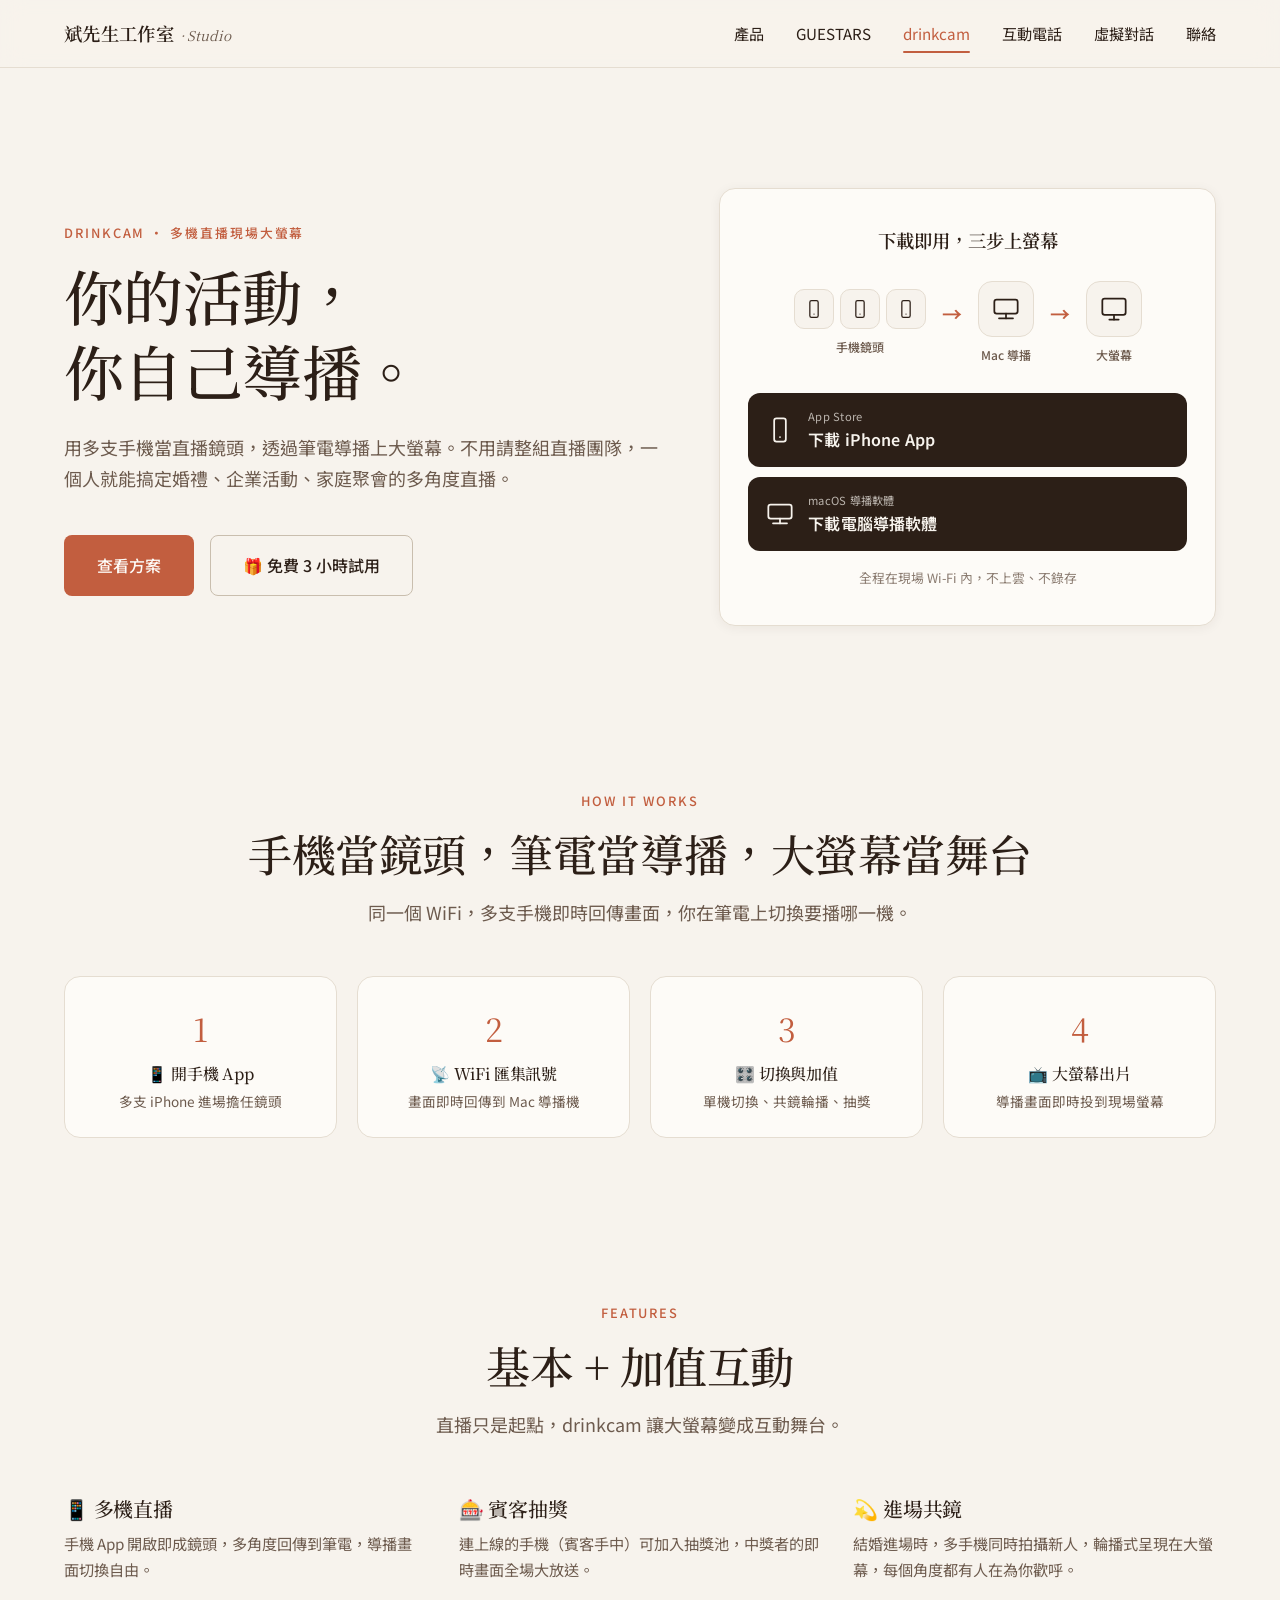
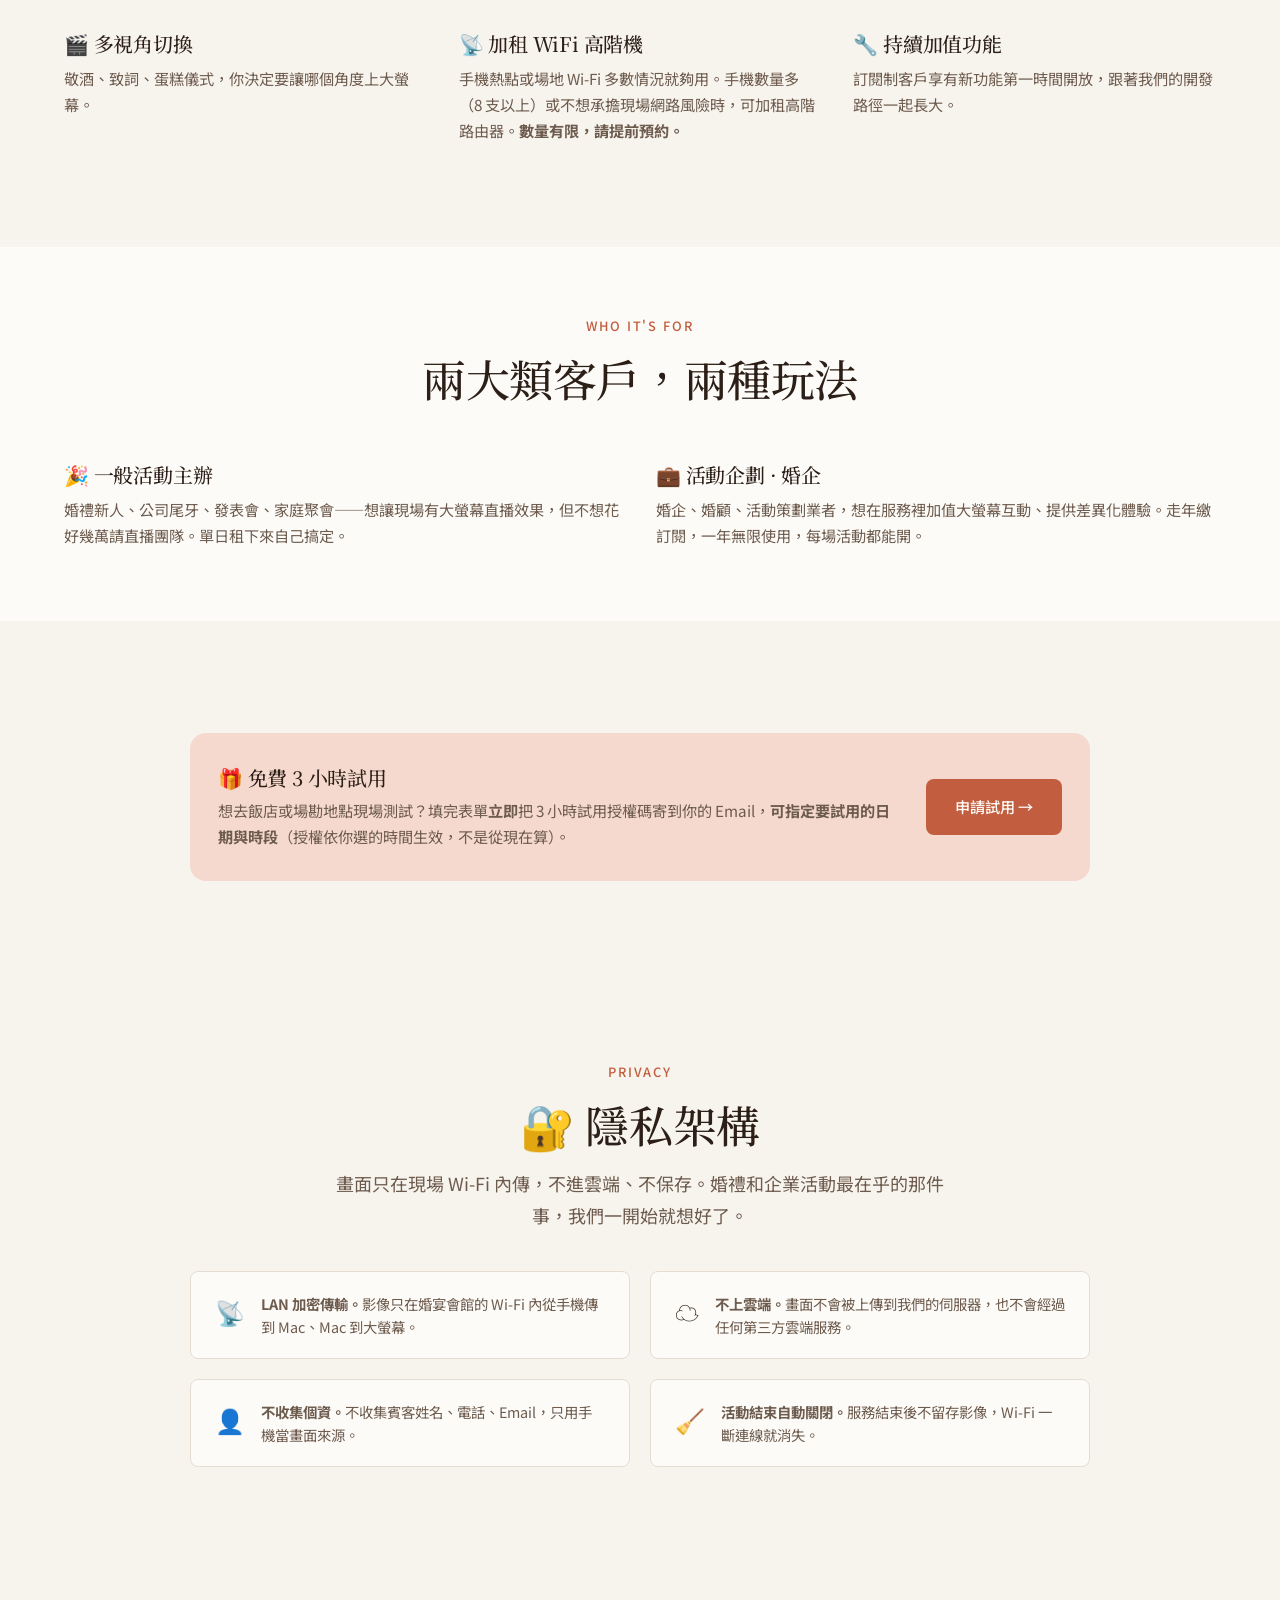
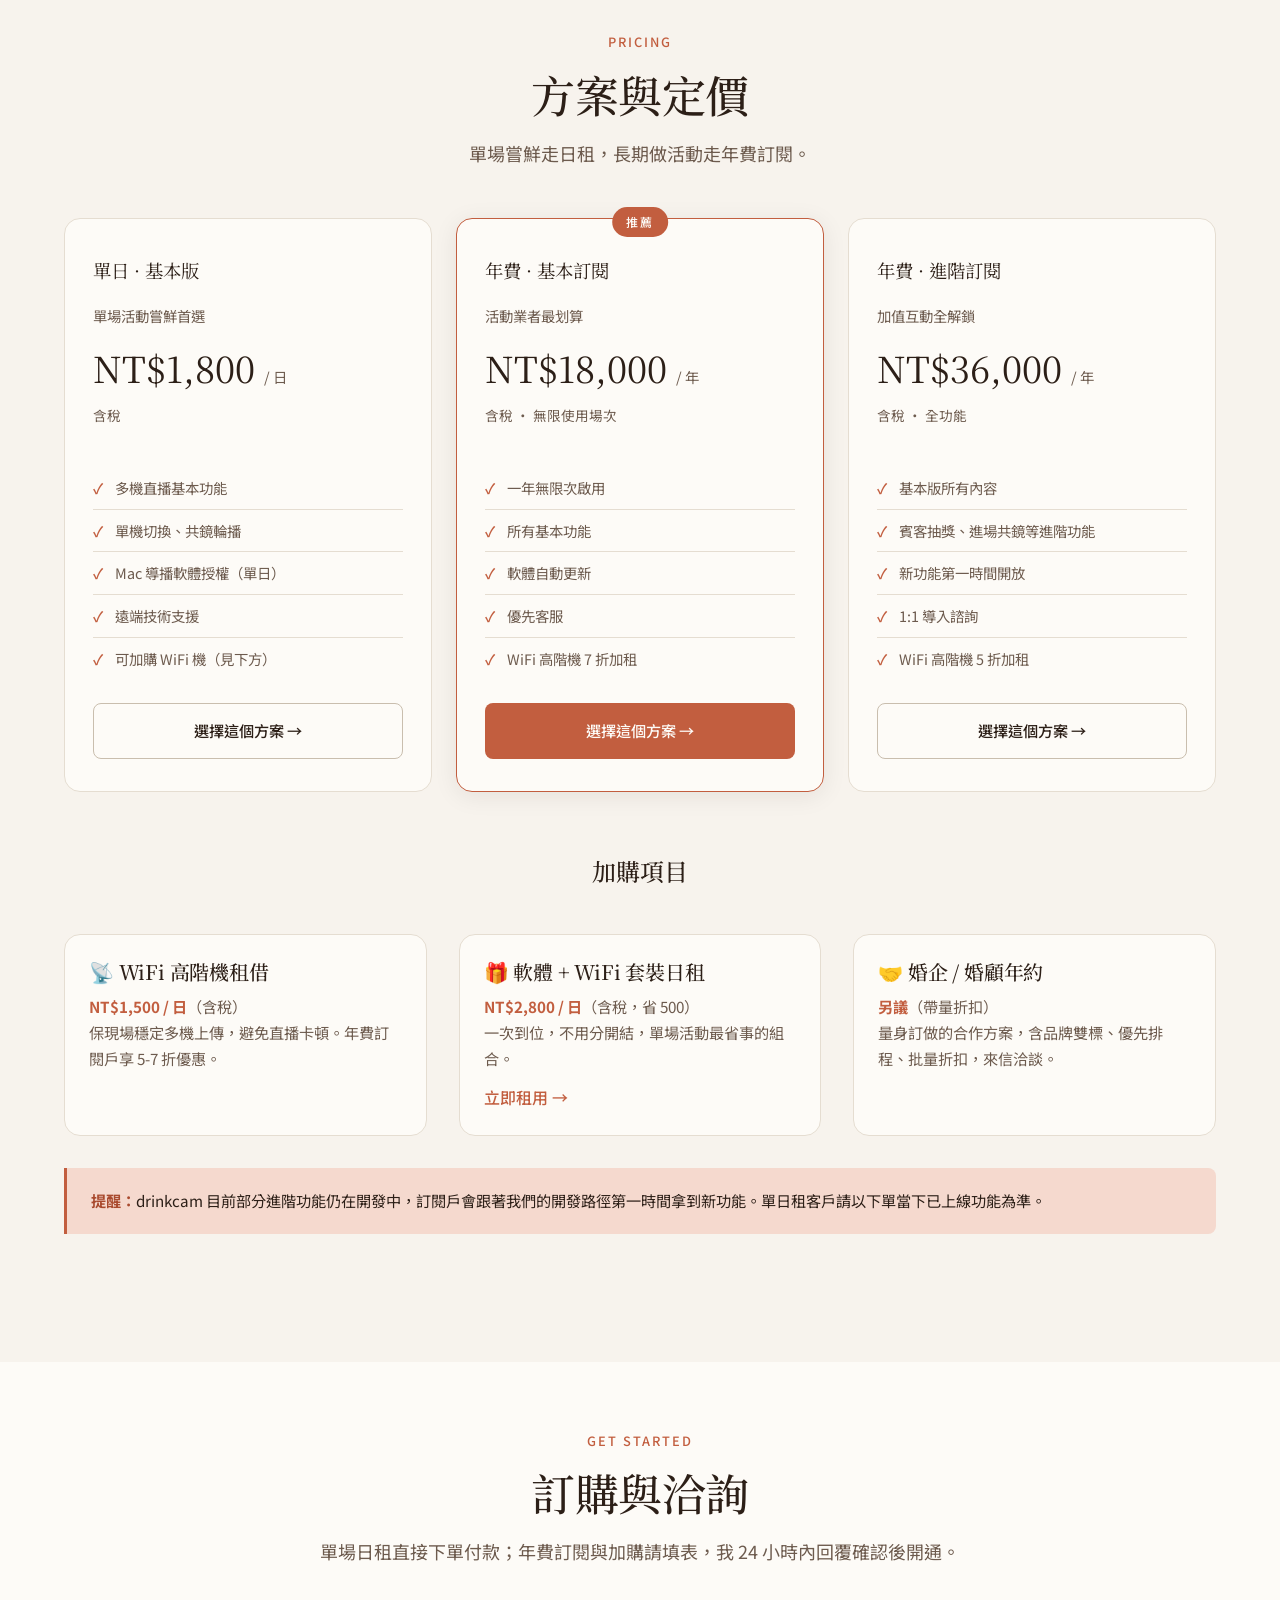
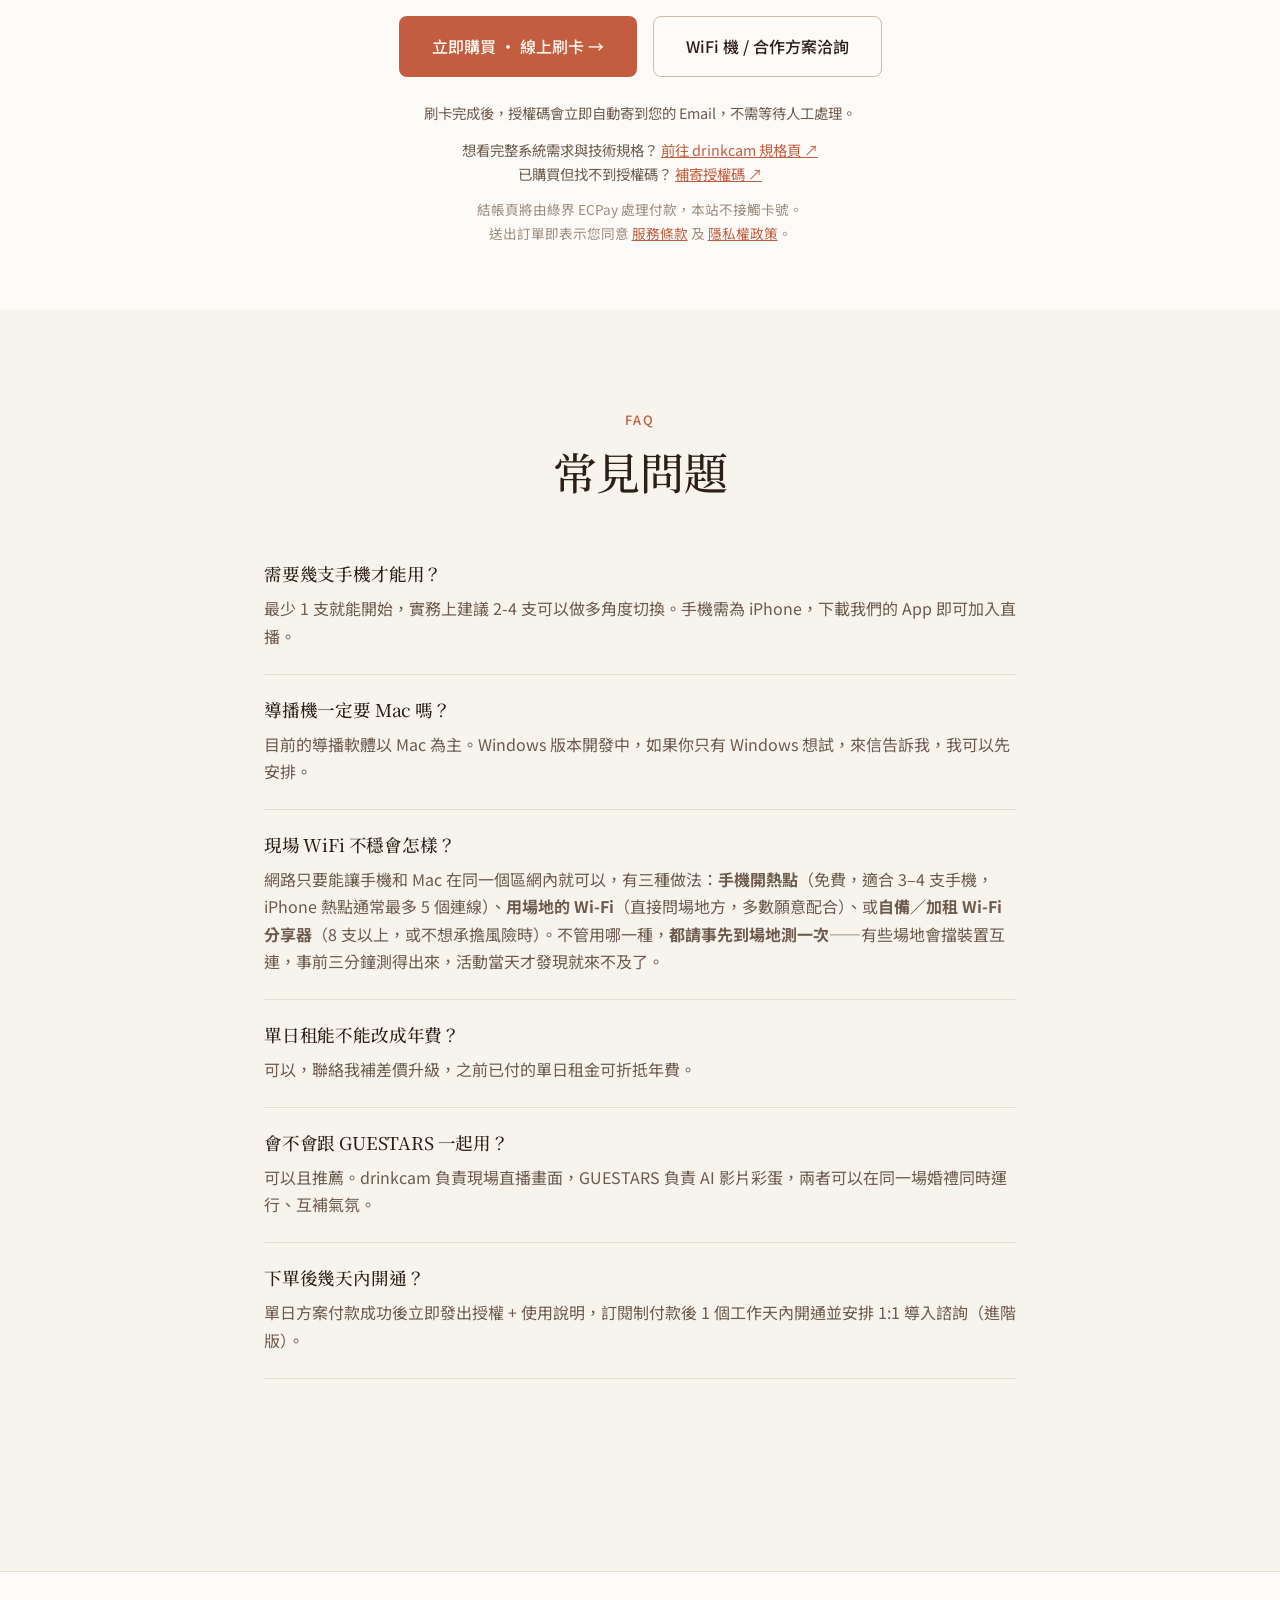
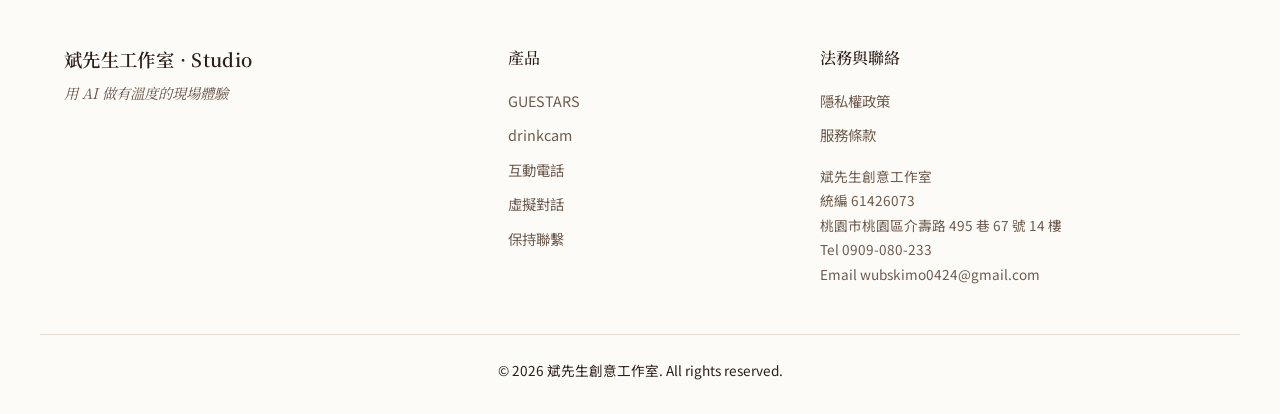
==== drinkcam.html @ 6b82c7c1 "drinkcam 加上回連 guestars.app 規格頁，llms.txt 加交叉指向 依雙方確認的差異化分工（tw=品牌與案例、app=規格與成交）完成互連： - drinkcam 頁加上「前往" ====
<!DOCTYPE html>
<html lang="zh-Hant">
<head>
  <meta charset="UTF-8">
  <meta name="viewport" content="width=device-width, initial-scale=1.0">
  <title>drinkcam — 多機直播現場大螢幕｜斌先生工作室</title>
  <meta name="description" content="drinkcam。用手機多鏡頭直播上大螢幕，不再需要昂貴的直播團隊，還能加值賓客互動。">
  <link rel="preconnect" href="https://fonts.googleapis.com">
  <link rel="preconnect" href="https://fonts.gstatic.com" crossorigin>
  <link href="https://fonts.googleapis.com/css2?family=Noto+Serif+TC:wght@500;600;700&family=Noto+Sans+TC:wght@400;500;600&family=Playfair+Display:ital,wght@0,500;0,700;1,500&family=Inter:wght@400;500;600&display=swap" rel="stylesheet">
  <link rel="stylesheet" href="styles.css">
  <style>
    /* Hero with diagram */
    .hero-with-media {
      display: grid;
      grid-template-columns: 1.1fr 0.9fr;
      gap: 48px;
      align-items: center;
    }
    /* Download card */
    .download-card {
      background: var(--surface);
      border-radius: var(--radius);
      padding: 36px 28px;
      border: 1px solid var(--border);
      box-shadow: var(--shadow-soft);
    }
    .download-card-title {
      font-family: var(--font-serif);
      font-size: 1.15rem;
      font-weight: 600;
      color: var(--text-primary);
      text-align: center;
      margin-bottom: 24px;
    }
    /* Flow diagram */
    .flow-diagram {
      display: flex;
      align-items: center;
      justify-content: center;
      gap: 12px;
      margin-bottom: 28px;
      flex-wrap: wrap;
    }
    .flow-step {
      display: flex;
      flex-direction: column;
      align-items: center;
      gap: 8px;
    }
    .flow-icon {
      width: 56px;
      height: 56px;
      border-radius: 14px;
      display: flex;
      align-items: center;
      justify-content: center;
      background: var(--bg);
      border: 1.5px solid var(--border);
    }
    .flow-icon svg {
      width: 28px;
      height: 28px;
      stroke: var(--text-primary);
      fill: none;
      stroke-width: 1.5;
      stroke-linecap: round;
      stroke-linejoin: round;
    }
    .flow-label {
      font-size: 0.75rem;
      color: var(--text-secondary);
      font-weight: 500;
    }
    .flow-phones {
      display: flex;
      gap: 6px;
    }
    .flow-phones .flow-icon {
      width: 40px;
      height: 40px;
      border-radius: 10px;
    }
    .flow-phones .flow-icon svg {
      width: 20px;
      height: 20px;
    }
    .flow-connector {
      color: var(--accent);
      font-size: 1.25rem;
      font-weight: 600;
      margin: 0 4px;
      align-self: flex-start;
      margin-top: 16px;
    }
    /* Download buttons */
    .download-buttons {
      display: flex;
      flex-direction: column;
      gap: 10px;
      margin-bottom: 16px;
    }
    .download-btn {
      display: flex;
      align-items: center;
      gap: 14px;
      padding: 14px 18px;
      border-radius: 12px;
      background: var(--text-primary);
      color: var(--bg);
      text-decoration: none;
      transition: opacity 0.2s;
    }
    .download-btn:hover { opacity: 0.88; }
    .download-btn svg {
      width: 28px;
      height: 28px;
      flex-shrink: 0;
      stroke: var(--bg);
      fill: none;
      stroke-width: 1.5;
      stroke-linecap: round;
      stroke-linejoin: round;
    }
    .download-btn-text {
      display: flex;
      flex-direction: column;
    }
    .download-sub {
      font-size: 0.7rem;
      opacity: 0.7;
      letter-spacing: 0.02em;
    }
    .download-main {
      font-size: 1rem;
      font-weight: 600;
      letter-spacing: 0.01em;
    }
    .download-note {
      text-align: center;
      color: var(--text-secondary);
      font-size: 0.8rem;
      margin: 0;
      opacity: 0.8;
    }
    /* Trial CTA */
    .trial-cta {
      background: var(--accent-soft);
      border-radius: var(--radius);
      padding: 32px 28px;
      display: grid;
      grid-template-columns: 1fr auto;
      gap: 24px;
      align-items: center;
      margin: 48px auto;
      max-width: 900px;
    }
    .trial-cta h3 { margin-bottom: 8px; font-size: 1.25rem; }
    .trial-cta p { color: var(--text-secondary); font-size: 0.95rem; }
    /* Privacy grid */
    .privacy-grid {
      display: grid;
      grid-template-columns: repeat(2, 1fr);
      gap: 20px;
      margin-top: 40px;
      max-width: 900px;
      margin-left: auto;
      margin-right: auto;
    }
    .privacy-item {
      display: flex;
      gap: 16px;
      background: var(--surface);
      padding: 20px 24px;
      border-radius: var(--radius-sm);
      border: 1px solid var(--border);
      align-items: flex-start;
    }
    .privacy-icon { font-size: 1.5rem; }
    .privacy-item p { color: var(--text-secondary); font-size: 0.9rem; margin: 0; line-height: 1.6; }
    @media (max-width: 900px) {
      .hero-with-media { grid-template-columns: 1fr; gap: 32px; }
      .trial-cta { grid-template-columns: 1fr; text-align: center; }
      .privacy-grid { grid-template-columns: 1fr; }
    }
  </style>

  <script type="application/ld+json">
{
  "@context": "https://schema.org",
  "@graph": [
    {
      "@type": "Product",
      "name": "drinkcam 多機直播導播系統",
      "description": "用多支手機當直播鏡頭，透過筆電導播上大螢幕。不需直播團隊，一人即可完成婚禮、企業活動的多角度直播。提供免費試用。",
      "category": "活動直播設備租借",
      "brand": {
        "@id": "https://guestars.tw/#org"
      },
      "url": "https://guestars.tw/drinkcam",
      "offers": {
        "@type": "AggregateOffer",
        "priceCurrency": "TWD",
        "lowPrice": "1800",
        "highPrice": "36000",
        "offerCount": 4,
        "offers": [
          {
            "@type": "Offer",
            "name": "單日 · 基本版",
            "price": "1800",
            "priceCurrency": "TWD",
            "availability": "https://schema.org/InStock",
            "url": "https://guestars.app/drinkcam/buy?plan=day",
            "description": "單場活動軟體授權"
          },
          {
            "@type": "Offer",
            "name": "單日套裝（含 WiFi 機）",
            "price": "2800",
            "priceCurrency": "TWD",
            "availability": "https://schema.org/InStock",
            "url": "https://guestars.app/drinkcam/buy?plan=bundle",
            "description": "軟體加高階 WiFi 路由器"
          },
          {
            "@type": "Offer",
            "name": "年費 · 基本訂閱",
            "price": "18000",
            "priceCurrency": "TWD",
            "availability": "https://schema.org/InStock",
            "url": "https://guestars.app/drinkcam/buy?plan=year",
            "description": "一年無限次啟用"
          },
          {
            "@type": "Offer",
            "name": "年費 · 進階訂閱",
            "price": "36000",
            "priceCurrency": "TWD",
            "availability": "https://schema.org/InStock",
            "url": "https://guestars.app/drinkcam/buy?plan=year-pro",
            "description": "含賓客抽獎等進階互動"
          }
        ]
      }
    },
    {
      "@type": "FAQPage",
      "mainEntity": [
        {
          "@type": "Question",
          "name": "需要幾支手機才能用？",
          "acceptedAnswer": {
            "@type": "Answer",
            "text": "最少 1 支就能開始，實務上建議 2-4 支可以做多角度切換。手機需為 iPhone，下載我們的 App 即可加入直播。"
          }
        },
        {
          "@type": "Question",
          "name": "導播機一定要 Mac 嗎？",
          "acceptedAnswer": {
            "@type": "Answer",
            "text": "目前的導播軟體以 Mac 為主。Windows 版本開發中，如果你只有 Windows 想試，來信告訴我，我可以先安排。"
          }
        },
        {
          "@type": "Question",
          "name": "現場 WiFi 不穩會怎樣？",
          "acceptedAnswer": {
            "@type": "Answer",
            "text": "網路只要能讓手機和 Mac 在同一個區網內就可以，有三種做法：手機開熱點（免費，適合 3–4 支手機，iPhone 熱點通常最多 5 個連線）、用場地的 Wi-Fi（直接問場地方，多數願意配合）、或自備／加租 Wi-Fi 分享器（8 支以上，或不想承擔風險時）。不管用哪一種，都請事先到場地測一次——有些場地會擋裝置互連，事前三分鐘測得出來，活動當天才發現就來不及了。"
          }
        },
        {
          "@type": "Question",
          "name": "單日租能不能改成年費？",
          "acceptedAnswer": {
            "@type": "Answer",
            "text": "可以，聯絡我補差價升級，之前已付的單日租金可折抵年費。"
          }
        },
        {
          "@type": "Question",
          "name": "會不會跟 GUESTARS 一起用？",
          "acceptedAnswer": {
            "@type": "Answer",
            "text": "可以且推薦。drinkcam 負責現場直播畫面，GUESTARS 負責 AI 影片彩蛋，兩者可以在同一場婚禮同時運行、互補氣氛。"
          }
        },
        {
          "@type": "Question",
          "name": "下單後幾天內開通？",
          "acceptedAnswer": {
            "@type": "Answer",
            "text": "單日方案付款成功後立即發出授權 + 使用說明，訂閱制付款後 1 個工作天內開通並安排 1:1 導入諮詢（進階版）。"
          }
        }
      ]
    },
    {
      "@type": "BreadcrumbList",
      "itemListElement": [
        {
          "@type": "ListItem",
          "position": 1,
          "name": "首頁",
          "item": "https://guestars.tw"
        },
        {
          "@type": "ListItem",
          "position": 2,
          "name": "drinkcam 多機直播導播系統",
          "item": "https://guestars.tw/drinkcam"
        }
      ]
    }
  ]
}
  </script>
</head>
<body>

  <header class="site-header">
    <nav>
      <a href="/" class="brand">
        <span class="brand-name">斌先生工作室</span>
        <span class="brand-sub">· Studio</span>
      </a>
      <div class="nav-links">
        <a href="/#products">產品</a>
        <a href="/guestars">GUESTARS</a>
        <a href="/drinkcam" class="active">drinkcam</a>
        <a href="/phone">互動電話</a>
        <a href="/virtualchar">虛擬對話</a>
        <a href="/#contact">聯絡</a>
      </div>
      <button class="nav-toggle" aria-label="選單" onclick="this.classList.toggle('active');this.previousElementSibling.classList.toggle('open')">
        <span></span><span></span><span></span>
      </button>
    </nav>
  </header>

  <main>

    <!-- Hero with diagram -->
    <section class="hero">
      <div class="container">
        <div class="hero-with-media">
          <div>
            <p class="eyebrow">drinkcam · 多機直播現場大螢幕</p>
            <h1>你的活動，<br>你自己導播。</h1>
            <p class="lead">用多支手機當直播鏡頭，透過筆電導播上大螢幕。不用請整組直播團隊，一個人就能搞定婚禮、企業活動、家庭聚會的多角度直播。</p>
            <div class="cta-group">
              <a href="#pricing" class="btn btn-primary btn-lg">查看方案</a>
              <a href="#trial" class="btn btn-ghost btn-lg">🎁 免費 3 小時試用</a>
            </div>
          </div>
          <div class="download-card">
            <p class="download-card-title">下載即用，三步上螢幕</p>

            <div class="flow-diagram">
              <div class="flow-step">
                <div class="flow-phones">
                  <div class="flow-icon">
                    <svg viewBox="0 0 24 24"><rect x="7" y="2" width="10" height="20" rx="2"/><line x1="12" y1="18" x2="12" y2="18.01"/></svg>
                  </div>
                  <div class="flow-icon">
                    <svg viewBox="0 0 24 24"><rect x="7" y="2" width="10" height="20" rx="2"/><line x1="12" y1="18" x2="12" y2="18.01"/></svg>
                  </div>
                  <div class="flow-icon">
                    <svg viewBox="0 0 24 24"><rect x="7" y="2" width="10" height="20" rx="2"/><line x1="12" y1="18" x2="12" y2="18.01"/></svg>
                  </div>
                </div>
                <span class="flow-label">手機鏡頭</span>
              </div>

              <span class="flow-connector">&#8594;</span>

              <div class="flow-step">
                <div class="flow-icon">
                  <svg viewBox="0 0 24 24"><rect x="2" y="4" width="20" height="12" rx="2"/><line x1="6" y1="20" x2="18" y2="20"/><line x1="12" y1="16" x2="12" y2="20"/></svg>
                </div>
                <span class="flow-label">Mac 導播</span>
              </div>

              <span class="flow-connector">&#8594;</span>

              <div class="flow-step">
                <div class="flow-icon">
                  <svg viewBox="0 0 24 24"><rect x="2" y="3" width="20" height="14" rx="2"/><polyline points="8 21 16 21"/><line x1="12" y1="17" x2="12" y2="21"/></svg>
                </div>
                <span class="flow-label">大螢幕</span>
              </div>
            </div>

            <div class="download-buttons">
              <a href="https://apps.apple.com/tw/app/drinkcam/id6775170201" class="download-btn" target="_blank" rel="noopener">
                <svg viewBox="0 0 24 24"><rect x="7" y="2" width="10" height="20" rx="2"/><line x1="12" y1="18" x2="12" y2="18.01"/></svg>
                <div class="download-btn-text">
                  <span class="download-sub">App Store</span>
                  <span class="download-main">下載 iPhone App</span>
                </div>
              </a>
              <a href="https://guestars.app/drinkcam/download" class="download-btn" target="_blank" rel="noopener">
                <svg viewBox="0 0 24 24"><rect x="2" y="4" width="20" height="12" rx="2"/><line x1="6" y1="20" x2="18" y2="20"/><line x1="12" y1="16" x2="12" y2="20"/></svg>
                <div class="download-btn-text">
                  <span class="download-sub">macOS 導播軟體</span>
                  <span class="download-main">下載電腦導播軟體</span>
                </div>
              </a>
            </div>

            <p class="download-note">全程在現場 Wi-Fi 內，不上雲、不錄存</p>
          </div>
        </div>
      </div>
    </section>

    <!-- How it works -->
    <section id="how" class="tight">
      <div class="container">
        <div class="section-header">
          <p class="eyebrow">How it works</p>
          <h2>手機當鏡頭，筆電當導播，大螢幕當舞台</h2>
          <p class="lead">同一個 WiFi，多支手機即時回傳畫面，你在筆電上切換要播哪一機。</p>
        </div>

        <div class="steps">
          <div class="step">
            <span class="step-num">1</span>
            <h4>📱 開手機 App</h4>
            <p>多支 iPhone 進場擔任鏡頭</p>
          </div>
          <div class="step">
            <span class="step-num">2</span>
            <h4>📡 WiFi 匯集訊號</h4>
            <p>畫面即時回傳到 Mac 導播機</p>
          </div>
          <div class="step">
            <span class="step-num">3</span>
            <h4>🎛️ 切換與加值</h4>
            <p>單機切換、共鏡輪播、抽獎</p>
          </div>
          <div class="step">
            <span class="step-num">4</span>
            <h4>📺 大螢幕出片</h4>
            <p>導播畫面即時投到現場螢幕</p>
          </div>
        </div>
      </div>
    </section>

    <!-- Features -->
    <section>
      <div class="container">
        <div class="section-header">
          <p class="eyebrow">Features</p>
          <h2>基本 + 加值互動</h2>
          <p class="lead">直播只是起點，drinkcam 讓大螢幕變成互動舞台。</p>
        </div>

        <div class="feature-list">
          <div class="feature">
            <h4>📱 多機直播</h4>
            <p>手機 App 開啟即成鏡頭，多角度回傳到筆電，導播畫面切換自由。</p>
          </div>
          <div class="feature">
            <h4>🎰 賓客抽獎</h4>
            <p>連上線的手機（賓客手中）可加入抽獎池，中獎者的即時畫面全場大放送。</p>
          </div>
          <div class="feature">
            <h4>💫 進場共鏡</h4>
            <p>結婚進場時，多手機同時拍攝新人，輪播式呈現在大螢幕，每個角度都有人在為你歡呼。</p>
          </div>
          <div class="feature">
            <h4>🎬 多視角切換</h4>
            <p>敬酒、致詞、蛋糕儀式，你決定要讓哪個角度上大螢幕。</p>
          </div>
          <div class="feature">
            <h4>📡 加租 WiFi 高階機</h4>
            <p>手機熱點或場地 Wi-Fi 多數情況就夠用。手機數量多（8 支以上）或不想承擔現場網路風險時，可加租高階路由器。<strong>數量有限，請提前預約。</strong></p>
          </div>
          <div class="feature">
            <h4>🔧 持續加值功能</h4>
            <p>訂閱制客戶享有新功能第一時間開放，跟著我們的開發路徑一起長大。</p>
          </div>
        </div>
      </div>
    </section>

    <!-- Who it's for -->
    <section class="tight" style="background:var(--surface);">
      <div class="container">
        <div class="section-header">
          <p class="eyebrow">Who it's for</p>
          <h2>兩大類客戶，兩種玩法</h2>
        </div>

        <div class="feature-list" style="grid-template-columns:repeat(2, 1fr);">
          <div class="feature">
            <h4>🎉 一般活動主辦</h4>
            <p>婚禮新人、公司尾牙、發表會、家庭聚會——想讓現場有大螢幕直播效果，但不想花好幾萬請直播團隊。單日租下來自己搞定。</p>
          </div>
          <div class="feature">
            <h4>💼 活動企劃 · 婚企</h4>
            <p>婚企、婚顧、活動策劃業者，想在服務裡加值大螢幕互動、提供差異化體驗。走年繳訂閱，一年無限使用，每場活動都能開。</p>
          </div>
        </div>
      </div>
    </section>

    <!-- Trial CTA -->
    <section id="trial" class="tight">
      <div class="container">
        <div class="trial-cta">
          <div>
            <h3>🎁 免費 3 小時試用</h3>
            <p>想去飯店或場勘地點現場測試？填完表單<strong>立即</strong>把 3 小時試用授權碼寄到你的 Email，<strong>可指定要試用的日期與時段</strong>（授權依你選的時間生效，不是從現在算）。</p>
          </div>
          <a href="https://guestars.app/drinkcam/trial" class="btn btn-primary">申請試用 →</a>
        </div>
      </div>
    </section>

    <!-- Privacy architecture -->
    <section class="tight">
      <div class="container">
        <div class="section-header">
          <p class="eyebrow">Privacy</p>
          <h2>🔐 隱私架構</h2>
          <p class="lead">畫面只在現場 Wi-Fi 內傳，不進雲端、不保存。婚禮和企業活動最在乎的那件事，我們一開始就想好了。</p>
        </div>

        <div class="privacy-grid">
          <div class="privacy-item">
            <span class="privacy-icon">📡</span>
            <p><strong>LAN 加密傳輸。</strong>影像只在婚宴會館的 Wi-Fi 內從手機傳到 Mac、Mac 到大螢幕。</p>
          </div>
          <div class="privacy-item">
            <span class="privacy-icon">☁️</span>
            <p><strong>不上雲端。</strong>畫面不會被上傳到我們的伺服器，也不會經過任何第三方雲端服務。</p>
          </div>
          <div class="privacy-item">
            <span class="privacy-icon">👤</span>
            <p><strong>不收集個資。</strong>不收集賓客姓名、電話、Email，只用手機當畫面來源。</p>
          </div>
          <div class="privacy-item">
            <span class="privacy-icon">🧹</span>
            <p><strong>活動結束自動關閉。</strong>服務結束後不留存影像，Wi-Fi 一斷連線就消失。</p>
          </div>
        </div>
      </div>
    </section>

    <!-- Pricing -->
    <section id="pricing">
      <div class="container">
        <div class="section-header">
          <p class="eyebrow">Pricing</p>
          <h2>方案與定價</h2>
          <p class="lead">單場嘗鮮走日租，長期做活動走年費訂閱。</p>
        </div>

        <div class="pricing-plans">

          <div class="pricing-plan">
            <p class="plan-name">單日 · 基本版</p>
            <p class="plan-desc">單場活動嘗鮮首選</p>
            <p class="plan-price">NT$1,800 <small>/ 日</small></p>
            <p class="plan-unit">含稅</p>
            <ul class="plan-features">
              <li>多機直播基本功能</li>
              <li>單機切換、共鏡輪播</li>
              <li>Mac 導播軟體授權（單日）</li>
              <li>遠端技術支援</li>
              <li>可加購 WiFi 機（見下方）</li>
            </ul>
            <a href="https://guestars.app/drinkcam/buy?plan=day" class="btn btn-ghost">選擇這個方案 →</a>
          </div>

          <div class="pricing-plan recommended">
            <p class="plan-name">年費 · 基本訂閱</p>
            <p class="plan-desc">活動業者最划算</p>
            <p class="plan-price">NT$18,000 <small>/ 年</small></p>
            <p class="plan-unit">含稅 · 無限使用場次</p>
            <ul class="plan-features">
              <li>一年無限次啟用</li>
              <li>所有基本功能</li>
              <li>軟體自動更新</li>
              <li>優先客服</li>
              <li>WiFi 高階機 7 折加租</li>
            </ul>
            <a href="https://guestars.app/drinkcam/buy?plan=year" class="btn btn-primary">選擇這個方案 →</a>
          </div>

          <div class="pricing-plan">
            <p class="plan-name">年費 · 進階訂閱</p>
            <p class="plan-desc">加值互動全解鎖</p>
            <p class="plan-price">NT$36,000 <small>/ 年</small></p>
            <p class="plan-unit">含稅 · 全功能</p>
            <ul class="plan-features">
              <li>基本版所有內容</li>
              <li>賓客抽獎、進場共鏡等進階功能</li>
              <li>新功能第一時間開放</li>
              <li>1:1 導入諮詢</li>
              <li>WiFi 高階機 5 折加租</li>
            </ul>
            <a href="https://guestars.app/drinkcam/buy?plan=year-pro" class="btn btn-ghost">選擇這個方案 →</a>
          </div>

        </div>

        <!-- Add-ons -->
        <div style="margin-top:64px;">
          <h3 style="text-align:center; margin-bottom:32px;">加購項目</h3>
          <div class="feature-list">
            <div class="feature" style="background:var(--surface); padding:24px; border-radius:var(--radius); border:1px solid var(--border);">
              <h4>📡 WiFi 高階機租借</h4>
              <p><strong style="color:var(--accent);">NT$1,500 / 日</strong>（含稅）<br>
              保現場穩定多機上傳，避免直播卡頓。年費訂閱戶享 5-7 折優惠。</p>
            </div>
            <div class="feature" style="background:var(--surface); padding:24px; border-radius:var(--radius); border:1px solid var(--border);">
              <h4>🎁 軟體 + WiFi 套裝日租</h4>
              <p><strong style="color:var(--accent);">NT$2,800 / 日</strong>（含稅，省 500）<br>
              一次到位，不用分開結，單場活動最省事的組合。</p>
              <a href="https://guestars.app/drinkcam/buy?plan=bundle" class="card-link" style="margin-top:12px;">立即租用 →</a>
            </div>
            <div class="feature" style="background:var(--surface); padding:24px; border-radius:var(--radius); border:1px solid var(--border);">
              <h4>🤝 婚企 / 婚顧年約</h4>
              <p><strong style="color:var(--accent);">另議</strong>（帶量折扣）<br>
              量身訂做的合作方案，含品牌雙標、優先排程、批量折扣，來信洽談。</p>
            </div>
          </div>
        </div>

        <div class="callout">
          <strong>提醒：</strong>drinkcam 目前部分進階功能仍在開發中，訂閱戶會跟著我們的開發路徑第一時間拿到新功能。單日租客戶請以下單當下已上線功能為準。
        </div>
      </div>
    </section>

    <!-- Order -->
    <section id="order" class="tight" style="background:var(--surface);">
      <div class="container">
        <div class="section-header">
          <p class="eyebrow">Get Started</p>
          <h2>訂購與洽詢</h2>
          <p class="lead">單場日租直接下單付款；年費訂閱與加購請填表，我 24 小時內回覆確認後開通。</p>
        </div>

        <!-- 前往結帳頁（填資料與付款於 guestars.app 完成，同網域處理金流） -->
        <div style="text-align:center; margin-top:48px;">
          <div class="cta-group" style="justify-content:center; margin-top:0;">
            <a href="https://guestars.app/drinkcam/buy" class="btn btn-primary btn-lg">
              立即購買 · 線上刷卡 →
            </a>
            <a href="/#contact" class="btn btn-ghost btn-lg">WiFi 機 / 合作方案洽詢</a>
          </div>
          <p style="font-size:0.9rem; color:var(--text-secondary); margin-top:24px;">
            刷卡完成後，授權碼會立即自動寄到您的 Email，不需等待人工處理。
          </p>
          <p style="font-size:0.9rem; color:var(--text-secondary); margin-top:12px;">
            想看完整系統需求與技術規格？
            <a href="https://guestars.app/drinkcam" style="color:var(--accent);">前往 drinkcam 規格頁 ↗</a><br>
            已購買但找不到授權碼？
            <a href="https://guestars.app/drinkcam/my-license" style="color:var(--accent);">補寄授權碼 ↗</a>
          </p>
          <p style="font-size:0.85rem; color:var(--text-muted); margin-top:12px;">
            結帳頁將由綠界 ECPay 處理付款，本站不接觸卡號。<br>
            送出訂單即表示您同意
            <a href="/terms" style="color:var(--accent);">服務條款</a> 及
            <a href="/privacy" style="color:var(--accent);">隱私權政策</a>。
          </p>
        </div>
      </div>
    </section>

    <!-- FAQ -->
    <section>
      <div class="container-narrow">
        <div class="section-header">
          <p class="eyebrow">FAQ</p>
          <h2>常見問題</h2>
        </div>

        <div class="faq-list">
          <div class="faq-item">
            <h4>需要幾支手機才能用？</h4>
            <p>最少 1 支就能開始，實務上建議 2-4 支可以做多角度切換。手機需為 iPhone，下載我們的 App 即可加入直播。</p>
          </div>
          <div class="faq-item">
            <h4>導播機一定要 Mac 嗎？</h4>
            <p>目前的導播軟體以 Mac 為主。Windows 版本開發中，如果你只有 Windows 想試，來信告訴我，我可以先安排。</p>
          </div>
          <div class="faq-item">
            <h4>現場 WiFi 不穩會怎樣？</h4>
            <p>網路只要能讓手機和 Mac 在同一個區網內就可以，有三種做法：<strong>手機開熱點</strong>（免費，適合 3–4 支手機，iPhone 熱點通常最多 5 個連線）、<strong>用場地的 Wi-Fi</strong>（直接問場地方，多數願意配合）、或<strong>自備／加租 Wi-Fi 分享器</strong>（8 支以上，或不想承擔風險時）。不管用哪一種，<strong>都請事先到場地測一次</strong>——有些場地會擋裝置互連，事前三分鐘測得出來，活動當天才發現就來不及了。</p>
          </div>
          <div class="faq-item">
            <h4>單日租能不能改成年費？</h4>
            <p>可以，聯絡我補差價升級，之前已付的單日租金可折抵年費。</p>
          </div>
          <div class="faq-item">
            <h4>會不會跟 GUESTARS 一起用？</h4>
            <p>可以且推薦。drinkcam 負責現場直播畫面，GUESTARS 負責 AI 影片彩蛋，兩者可以在同一場婚禮同時運行、互補氣氛。</p>
          </div>
          <div class="faq-item">
            <h4>下單後幾天內開通？</h4>
            <p>單日方案付款成功後立即發出授權 + 使用說明，訂閱制付款後 1 個工作天內開通並安排 1:1 導入諮詢（進階版）。</p>
          </div>
        </div>
      </div>
    </section>

  </main>

  <footer class="site-footer">
    <div class="container footer-grid">
      <div class="footer-brand">
        <p class="brand-name">斌先生工作室 · Studio</p>
        <p class="tagline">用 AI 做有溫度的現場體驗</p>
      </div>
      <div class="footer-products">
        <p class="footer-heading">產品</p>
        <a href="/guestars">GUESTARS</a>
        <a href="/drinkcam">drinkcam</a>
        <a href="/phone">互動電話</a>
        <a href="/virtualchar">虛擬對話</a>
        <a href="/#contact">保持聯繫</a>
      </div>
      <div class="footer-legal">
        <p class="footer-heading">法務與聯絡</p>
        <a href="/privacy">隱私權政策</a>
        <a href="/terms">服務條款</a>
        <address class="contact-info">
          斌先生創意工作室<br>
          統編 61426073<br>
          桃園市桃園區介壽路 495 巷 67 號 14 樓<br>
          Tel 0909-080-233<br>
          Email wubskimo0424@gmail.com
        </address>
      </div>
    </div>
    <div class="container footer-bottom">
      <p>© 2026 斌先生創意工作室. All rights reserved.</p>
    </div>
  </footer>

</body>
</html>
---- styles.css ----
/* ==========================================================================
   斌先生工作室 · Studio — Design System
   Claude 米色暖橘 × 文青職人
   ========================================================================== */

:root {
  /* Colors */
  --bg: #F7F3ED;
  --surface: #FDFBF7;
  --text-primary: #2C1F17;
  --text-secondary: #6D5B4E;
  --text-muted: #9B8A7C;
  --accent: #C25E3F;
  --accent-hover: #A94A2E;
  --accent-soft: #F5D9CE;
  --border: #E5DDD1;
  --border-strong: #C9BEAE;
  --success: #6B8B4D;

  /* GUESTARS 品牌沿用色 (子頁點綴用) */
  --gs-navy: #1C1725;
  --gs-coral: #C4819A;
  --gs-gold: #C9A87C;
  --gs-cream: #F5F0EB;

  /* Shadows */
  --shadow-soft: 0 2px 12px rgba(44, 31, 23, 0.06);
  --shadow-med: 0 4px 24px rgba(44, 31, 23, 0.08);
  --shadow-strong: 0 8px 32px rgba(44, 31, 23, 0.12);

  /* Typography */
  --font-serif: "Noto Serif TC", "Playfair Display", "EB Garamond", Georgia, serif;
  --font-sans: "Noto Sans TC", "Inter", -apple-system, BlinkMacSystemFont, "Segoe UI", sans-serif;
  --font-mono: "JetBrains Mono", "Fira Code", ui-monospace, monospace;

  /* Layout */
  --container-max: 1200px;
  --container-narrow: 800px;
  --section-py: 96px;
  --radius-sm: 8px;
  --radius: 16px;
  --radius-lg: 24px;
}

/* Reset */
*, *::before, *::after { box-sizing: border-box; margin: 0; padding: 0; }
html { scroll-behavior: smooth; scroll-padding-top: 80px; }
body {
  font-family: var(--font-sans);
  background: var(--bg);
  color: var(--text-primary);
  line-height: 1.7;
  -webkit-font-smoothing: antialiased;
  -moz-osx-font-smoothing: grayscale;
}
img, video { max-width: 100%; height: auto; display: block; }

/* Container */
.container {
  max-width: var(--container-max);
  margin: 0 auto;
  padding: 0 24px;
}
.container-narrow {
  max-width: var(--container-narrow);
  margin: 0 auto;
  padding: 0 24px;
}

/* Typography */
h1, h2, h3, h4, h5 {
  font-family: var(--font-serif);
  font-weight: 500;
  line-height: 1.25;
  color: var(--text-primary);
  letter-spacing: -0.01em;
}
h1 { font-size: clamp(2.25rem, 5vw, 3.75rem); }
h2 { font-size: clamp(1.75rem, 3.5vw, 2.75rem); }
h3 { font-size: 1.5rem; }
h4 { font-size: 1.25rem; }
h5 { font-size: 1.05rem; }

p, li { color: var(--text-primary); }
p + p { margin-top: 12px; }

.eyebrow {
  display: inline-block;
  font-size: 0.8rem;
  font-weight: 500;
  letter-spacing: 0.15em;
  text-transform: uppercase;
  color: var(--accent);
  margin-bottom: 14px;
}
.lead {
  font-size: 1.125rem;
  color: var(--text-secondary);
  max-width: 640px;
  margin-top: 24px;
  line-height: 1.75;
}
.tagline {
  font-family: var(--font-serif);
  font-style: italic;
  color: var(--text-secondary);
}
.text-muted { color: var(--text-secondary); }
.text-center { text-align: center; }
.text-center .lead { margin-left: auto; margin-right: auto; }

/* Site header */
.site-header {
  background: rgba(247, 243, 237, 0.85);
  backdrop-filter: saturate(180%) blur(12px);
  -webkit-backdrop-filter: saturate(180%) blur(12px);
  border-bottom: 1px solid var(--border);
  position: sticky;
  top: 0;
  z-index: 100;
}
.site-header nav {
  display: flex;
  justify-content: space-between;
  align-items: center;
  padding: 18px 24px;
  max-width: var(--container-max);
  margin: 0 auto;
}
.brand {
  text-decoration: none;
  color: var(--text-primary);
  display: inline-flex;
  align-items: baseline;
  gap: 6px;
}
.brand-name {
  font-family: var(--font-serif);
  font-size: 1.15rem;
  font-weight: 600;
  letter-spacing: 0.02em;
}
.brand-sub {
  font-family: var(--font-serif);
  font-style: italic;
  font-size: 0.85rem;
  color: var(--text-secondary);
}
.nav-links {
  display: flex;
  gap: 32px;
  align-items: center;
}
.nav-links a {
  color: var(--text-primary);
  text-decoration: none;
  font-size: 0.95rem;
  transition: color 0.2s;
  position: relative;
}
.nav-links a:hover { color: var(--accent); }
.nav-links a.active { color: var(--accent); }
.nav-links a.active::after {
  content: "";
  position: absolute;
  bottom: -6px; left: 0; right: 0;
  height: 2px;
  background: var(--accent);
  border-radius: 2px;
}

/* Sections */
section { padding: var(--section-py) 0; }
section.tight { padding: 64px 0; }

/* Hero */
.hero { padding: calc(var(--section-py) + 24px) 0 var(--section-py); }
.hero h1 { max-width: 900px; }

/* Buttons */
.btn {
  display: inline-flex;
  align-items: center;
  justify-content: center;
  gap: 6px;
  padding: 14px 28px;
  border-radius: var(--radius-sm);
  text-decoration: none;
  font-weight: 500;
  transition: all 0.2s;
  font-size: 0.95rem;
  cursor: pointer;
  border: 1px solid transparent;
  font-family: var(--font-sans);
  white-space: nowrap;
}
.btn-primary {
  background: var(--accent);
  color: var(--surface);
}
.btn-primary:hover {
  background: var(--accent-hover);
  transform: translateY(-1px);
}
.btn-ghost {
  background: transparent;
  color: var(--text-primary);
  border-color: var(--border-strong);
}
.btn-ghost:hover {
  border-color: var(--accent);
  color: var(--accent);
}
.btn-lg { padding: 16px 32px; font-size: 1rem; }
.cta-group {
  display: flex;
  gap: 16px;
  margin-top: 40px;
  flex-wrap: wrap;
}

/* Cards / Product grid */
.product-grid {
  display: grid;
  grid-template-columns: repeat(3, 1fr);
  gap: 28px;
  margin-top: 48px;
}
.product-card {
  background: var(--surface);
  padding: 40px 32px;
  border-radius: var(--radius);
  border: 1px solid var(--border);
  box-shadow: var(--shadow-soft);
  transition: transform 0.25s, box-shadow 0.25s;
  display: flex;
  flex-direction: column;
}
.product-card:hover {
  transform: translateY(-3px);
  box-shadow: var(--shadow-med);
}
.tag {
  display: inline-block;
  font-size: 0.75rem;
  color: var(--accent);
  text-transform: uppercase;
  letter-spacing: 0.15em;
  margin-bottom: 14px;
  font-weight: 500;
}
.product-card h3 { margin-bottom: 8px; }
.product-card .tagline { margin-bottom: 16px; font-size: 0.95rem; }
.product-card p.desc {
  color: var(--text-secondary);
  flex-grow: 1;
  margin-bottom: 24px;
  font-size: 0.95rem;
}
.price {
  font-family: var(--font-serif);
  font-size: 1.2rem;
  color: var(--text-primary);
  margin-bottom: 20px;
}
.card-link {
  color: var(--accent);
  text-decoration: none;
  font-weight: 500;
  margin-top: auto;
  display: inline-flex;
  align-items: center;
  gap: 4px;
  transition: gap 0.2s;
}
.card-link:hover { gap: 8px; }
.product-placeholder {
  background: transparent;
  border: 1px dashed var(--border-strong);
}
.product-placeholder h3 { color: var(--text-secondary); }

/* About */
.about-grid {
  display: grid;
  grid-template-columns: 1fr 1.5fr;
  gap: 64px;
  align-items: center;
}
.about-image img {
  border-radius: var(--radius);
  box-shadow: var(--shadow-med);
  aspect-ratio: 4/5;
  object-fit: cover;
  background: var(--border);
}
.about-text p + p { margin-top: 16px; color: var(--text-secondary); line-height: 1.8; }
.about-text > p:first-of-type { color: var(--text-primary); }

/* Who We Serve */
.who-grid {
  display: grid;
  grid-template-columns: repeat(4, 1fr);
  gap: 20px;
  margin-top: 48px;
}
.who-item {
  padding: 24px;
  border-left: 3px solid var(--accent);
  background: var(--surface);
  border-radius: 0 var(--radius-sm) var(--radius-sm) 0;
}
.who-item h4 { margin-bottom: 8px; font-size: 1.05rem; }
.who-item p { color: var(--text-secondary); font-size: 0.9rem; line-height: 1.6; }

/* Contact form */
.contact-form {
  max-width: 640px;
  margin-top: 40px;
}
.form-row { margin-bottom: 24px; }
.form-row label {
  display: block;
  margin-bottom: 8px;
  font-size: 0.9rem;
  color: var(--text-secondary);
  font-weight: 500;
}
.form-row input,
.form-row select,
.form-row textarea {
  width: 100%;
  padding: 12px 16px;
  border: 1px solid var(--border-strong);
  border-radius: var(--radius-sm);
  background: var(--surface);
  font-family: var(--font-sans);
  font-size: 1rem;
  color: var(--text-primary);
  transition: border-color 0.2s, box-shadow 0.2s;
}
.form-row input:focus,
.form-row select:focus,
.form-row textarea:focus {
  outline: none;
  border-color: var(--accent);
  box-shadow: 0 0 0 3px var(--accent-soft);
}
.form-row textarea { resize: vertical; min-height: 120px; }

/* Footer */
.site-footer {
  background: var(--surface);
  border-top: 1px solid var(--border);
  padding: 72px 0 32px;
  margin-top: 96px;
}
.footer-grid {
  display: grid;
  grid-template-columns: 1.5fr 1fr 1.5fr;
  gap: 48px;
  margin-bottom: 48px;
}
.footer-brand .brand-name { font-size: 1.15rem; }
.footer-brand .tagline { margin-top: 6px; font-size: 0.9rem; }
.footer-heading {
  font-family: var(--font-serif);
  font-weight: 500;
  font-size: 1rem;
  color: var(--text-primary);
  margin-bottom: 18px;
}
.site-footer a {
  color: var(--text-secondary);
  text-decoration: none;
  display: block;
  margin-bottom: 10px;
  font-size: 0.9rem;
  transition: color 0.2s;
}
.site-footer a:hover { color: var(--accent); }
.contact-info {
  color: var(--text-secondary);
  font-size: 0.85rem;
  margin-top: 16px;
  line-height: 1.8;
  font-style: normal;
}
.footer-bottom {
  border-top: 1px solid var(--border);
  padding-top: 24px;
  text-align: center;
  color: var(--text-muted);
  font-size: 0.85rem;
}

/* --------------------------------------------------------
   Product page specifics — 定價表、方案、FAQ
   -------------------------------------------------------- */
.section-header { text-align: center; margin-bottom: 40px; }
.section-header p.lead { margin: 16px auto 0; }

.pricing-plans {
  display: grid;
  grid-template-columns: repeat(3, 1fr);
  gap: 24px;
  margin-top: 48px;
}
.pricing-plan {
  background: var(--surface);
  border: 1px solid var(--border);
  border-radius: var(--radius);
  padding: 36px 28px 32px;
  display: flex;
  flex-direction: column;
  transition: transform 0.2s, box-shadow 0.2s;
}
.pricing-plan:hover { box-shadow: var(--shadow-soft); }
.pricing-plan.recommended {
  border-color: var(--accent);
  background: var(--surface);
  position: relative;
  box-shadow: var(--shadow-med);
}
.pricing-plan.recommended::before {
  content: "推薦";
  position: absolute;
  top: -12px;
  left: 50%;
  transform: translateX(-50%);
  background: var(--accent);
  color: var(--surface);
  padding: 5px 14px;
  border-radius: 999px;
  font-size: 0.75rem;
  letter-spacing: 0.15em;
  font-weight: 500;
}
.plan-name {
  font-family: var(--font-serif);
  font-size: 1.15rem;
  color: var(--text-primary);
  margin-bottom: 6px;
}
.plan-desc {
  color: var(--text-secondary);
  font-size: 0.9rem;
  margin-bottom: 20px;
}
.plan-price {
  font-family: var(--font-serif);
  font-size: 2.25rem;
  color: var(--text-primary);
  margin: 0 0 4px;
  line-height: 1.1;
}
.plan-price small {
  font-size: 0.9rem;
  color: var(--text-secondary);
  font-family: var(--font-sans);
  font-weight: normal;
}
.plan-unit { font-size: 0.85rem; color: var(--text-secondary); margin-bottom: 20px; }
.plan-features {
  list-style: none;
  padding: 0;
  margin: 20px 0 24px;
  flex-grow: 1;
}
.plan-features li {
  padding: 10px 0;
  border-bottom: 1px solid var(--border);
  color: var(--text-secondary);
  font-size: 0.9rem;
  padding-left: 22px;
  position: relative;
  line-height: 1.5;
}
.plan-features li:last-child { border-bottom: none; }
.plan-features li::before {
  content: "✓";
  position: absolute;
  left: 0;
  color: var(--accent);
  font-weight: 600;
}

/* FAQ */
.faq-list { margin-top: 40px; }
.faq-item {
  border-bottom: 1px solid var(--border);
  padding: 24px 0;
}
.faq-item h4 { margin-bottom: 10px; color: var(--text-primary); font-size: 1.1rem; }
.faq-item p { color: var(--text-secondary); line-height: 1.7; }

/* Feature list (drinkcam) */
.feature-list {
  display: grid;
  grid-template-columns: repeat(3, 1fr);
  gap: 32px;
  margin-top: 48px;
}
.feature {
  padding: 8px 0;
}
.feature h4 { margin-bottom: 10px; }
.feature p { color: var(--text-secondary); font-size: 0.95rem; }

/* How it works step blocks */
.steps {
  display: grid;
  grid-template-columns: repeat(4, 1fr);
  gap: 20px;
  margin-top: 48px;
}
.step {
  text-align: center;
  padding: 24px 16px;
  background: var(--surface);
  border-radius: var(--radius);
  border: 1px solid var(--border);
}
.step-num {
  font-family: var(--font-serif);
  font-size: 2rem;
  color: var(--accent);
  display: block;
  margin-bottom: 8px;
}
.step h4 { font-size: 1rem; margin-bottom: 6px; }
.step p { font-size: 0.85rem; color: var(--text-secondary); }

/* Note / callout */
.callout {
  background: var(--accent-soft);
  border-left: 3px solid var(--accent);
  padding: 20px 24px;
  border-radius: 0 var(--radius-sm) var(--radius-sm) 0;
  margin: 32px 0;
  color: var(--text-primary);
  font-size: 0.95rem;
}
.callout strong { color: var(--accent-hover); }

/* Legal pages */
.legal-content { padding: 64px 0 96px; }
.legal-content h1 { margin-bottom: 8px; }
.legal-content .updated {
  color: var(--text-muted);
  font-size: 0.9rem;
  margin-bottom: 40px;
}
.legal-content h2 { margin: 40px 0 12px; font-size: 1.35rem; }
.legal-content p { margin-bottom: 12px; color: var(--text-secondary); line-height: 1.85; }
.legal-content ol, .legal-content ul {
  margin: 12px 0 20px 24px;
  color: var(--text-secondary);
}
.legal-content li { margin-bottom: 6px; line-height: 1.75; }

/* Responsive */
/* Hamburger menu button (hidden on desktop) */
.nav-toggle {
  display: none;
  background: none;
  border: none;
  cursor: pointer;
  padding: 8px;
  z-index: 110;
}
.nav-toggle span {
  display: block;
  width: 24px;
  height: 2px;
  background: var(--text-primary);
  margin: 5px 0;
  border-radius: 2px;
  transition: transform 0.3s, opacity 0.3s;
}
.nav-toggle.active span:nth-child(1) { transform: translateY(7px) rotate(45deg); }
.nav-toggle.active span:nth-child(2) { opacity: 0; }
.nav-toggle.active span:nth-child(3) { transform: translateY(-7px) rotate(-45deg); }

@media (max-width: 900px) {
  :root { --section-py: 72px; }
  .about-grid { grid-template-columns: 1fr; gap: 32px; }
  .product-grid { grid-template-columns: 1fr; }
  .who-grid { grid-template-columns: repeat(2, 1fr); }
  .pricing-plans { grid-template-columns: 1fr; }
  .feature-list { grid-template-columns: 1fr; }
  .steps { grid-template-columns: repeat(2, 1fr); }
  .footer-grid { grid-template-columns: 1fr; gap: 32px; }
  .site-header nav { padding: 14px 20px; }

  .nav-toggle { display: block; }
  .nav-links {
    display: none;
    position: absolute;
    top: 100%;
    left: 0;
    right: 0;
    background: var(--surface);
    flex-direction: column;
    gap: 0;
    border-bottom: 1px solid var(--border);
    box-shadow: var(--shadow-med);
  }
  .nav-links.open { display: flex; }
  .nav-links a {
    padding: 16px 24px;
    border-top: 1px solid var(--border);
    font-size: 1rem;
  }
  .nav-links a.active::after { display: none; }
}
@media (max-width: 600px) {
  :root { --section-py: 56px; }
  .who-grid { grid-template-columns: 1fr; }
  .steps { grid-template-columns: 1fr; }
  .cta-group .btn { width: 100%; }
}
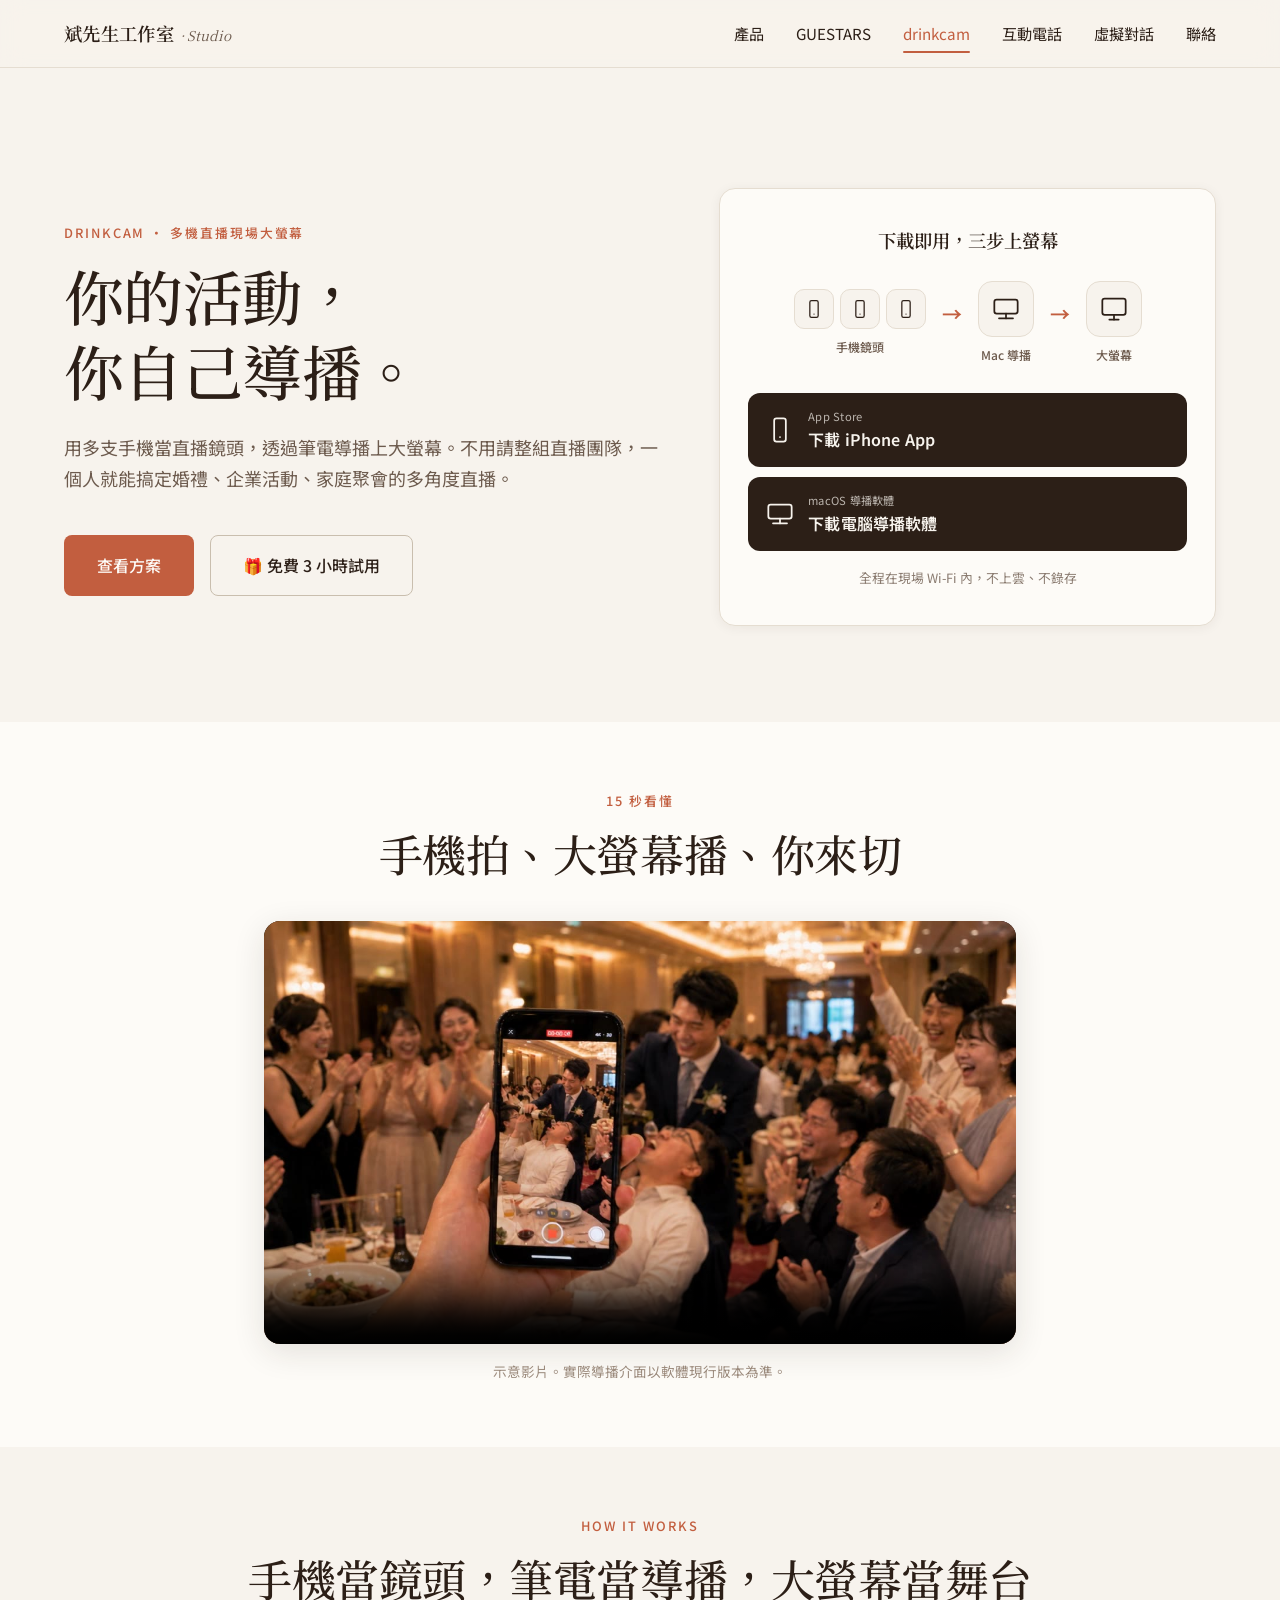
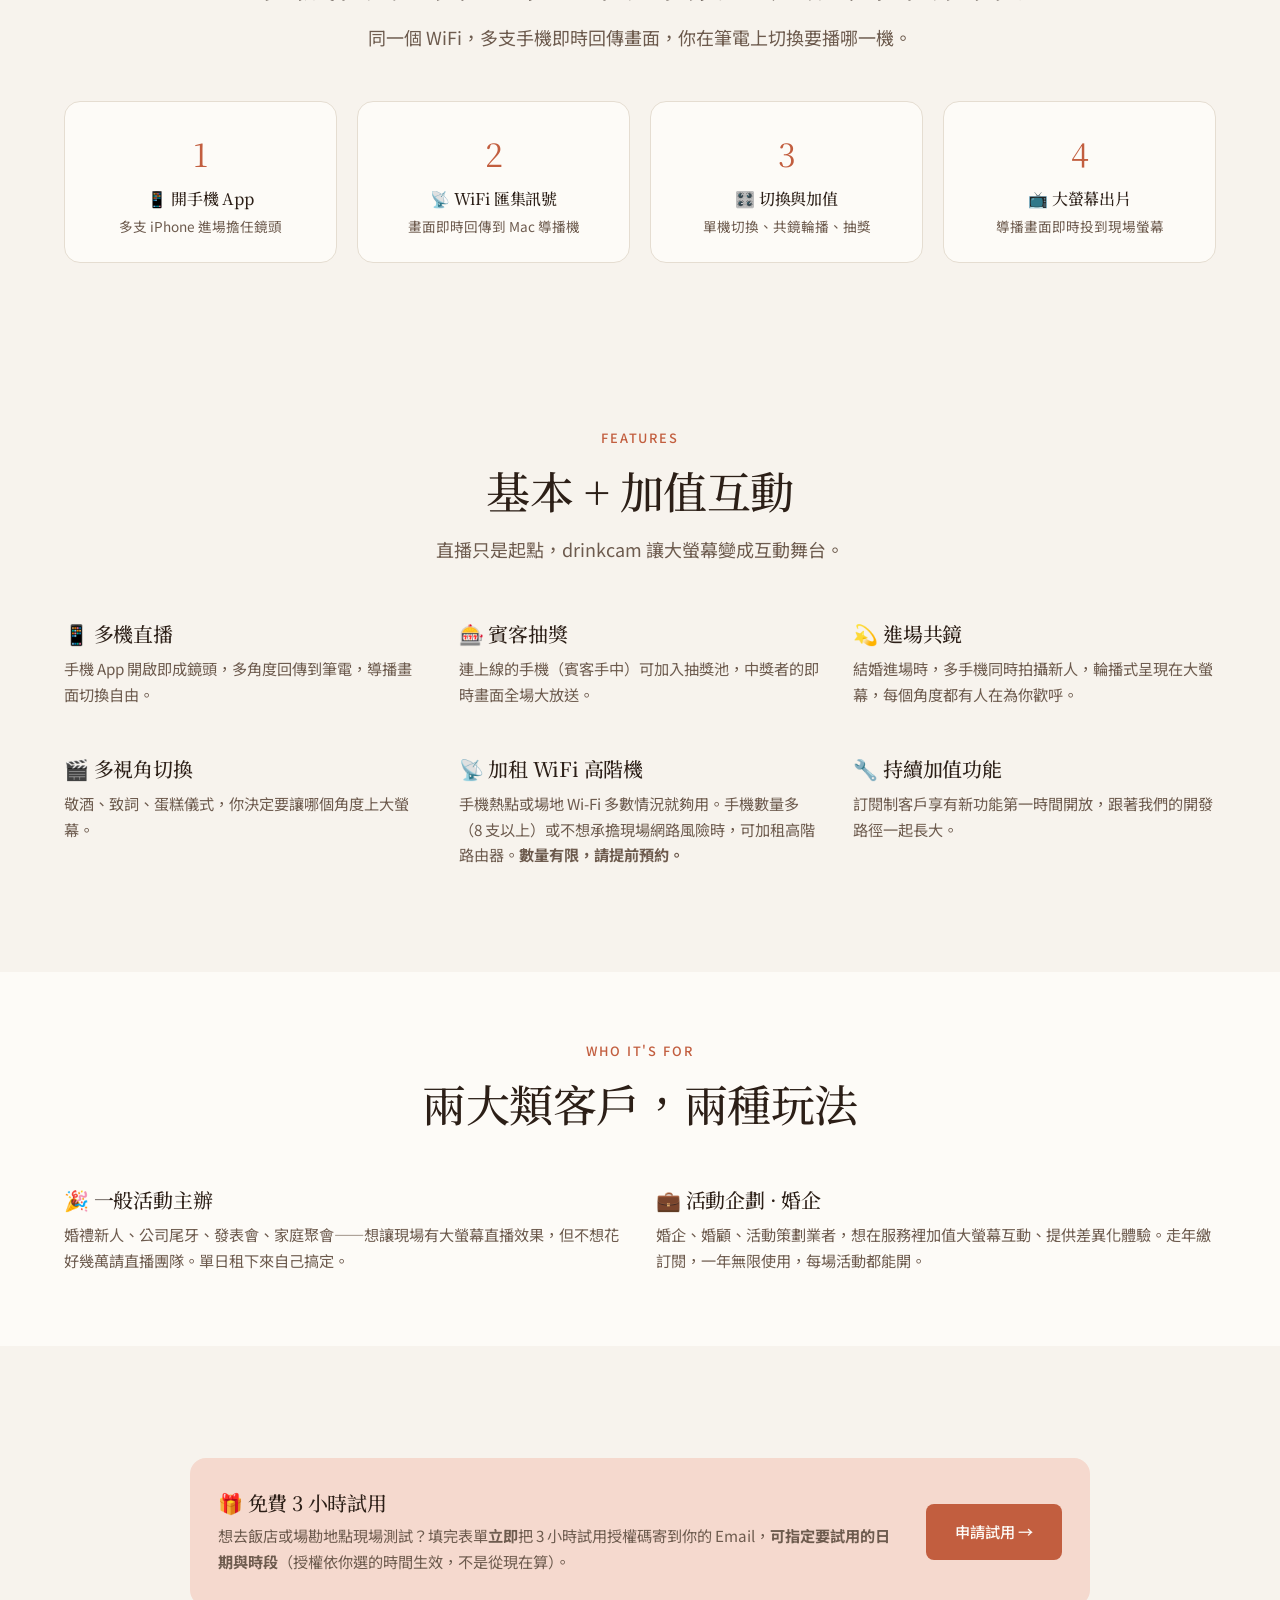
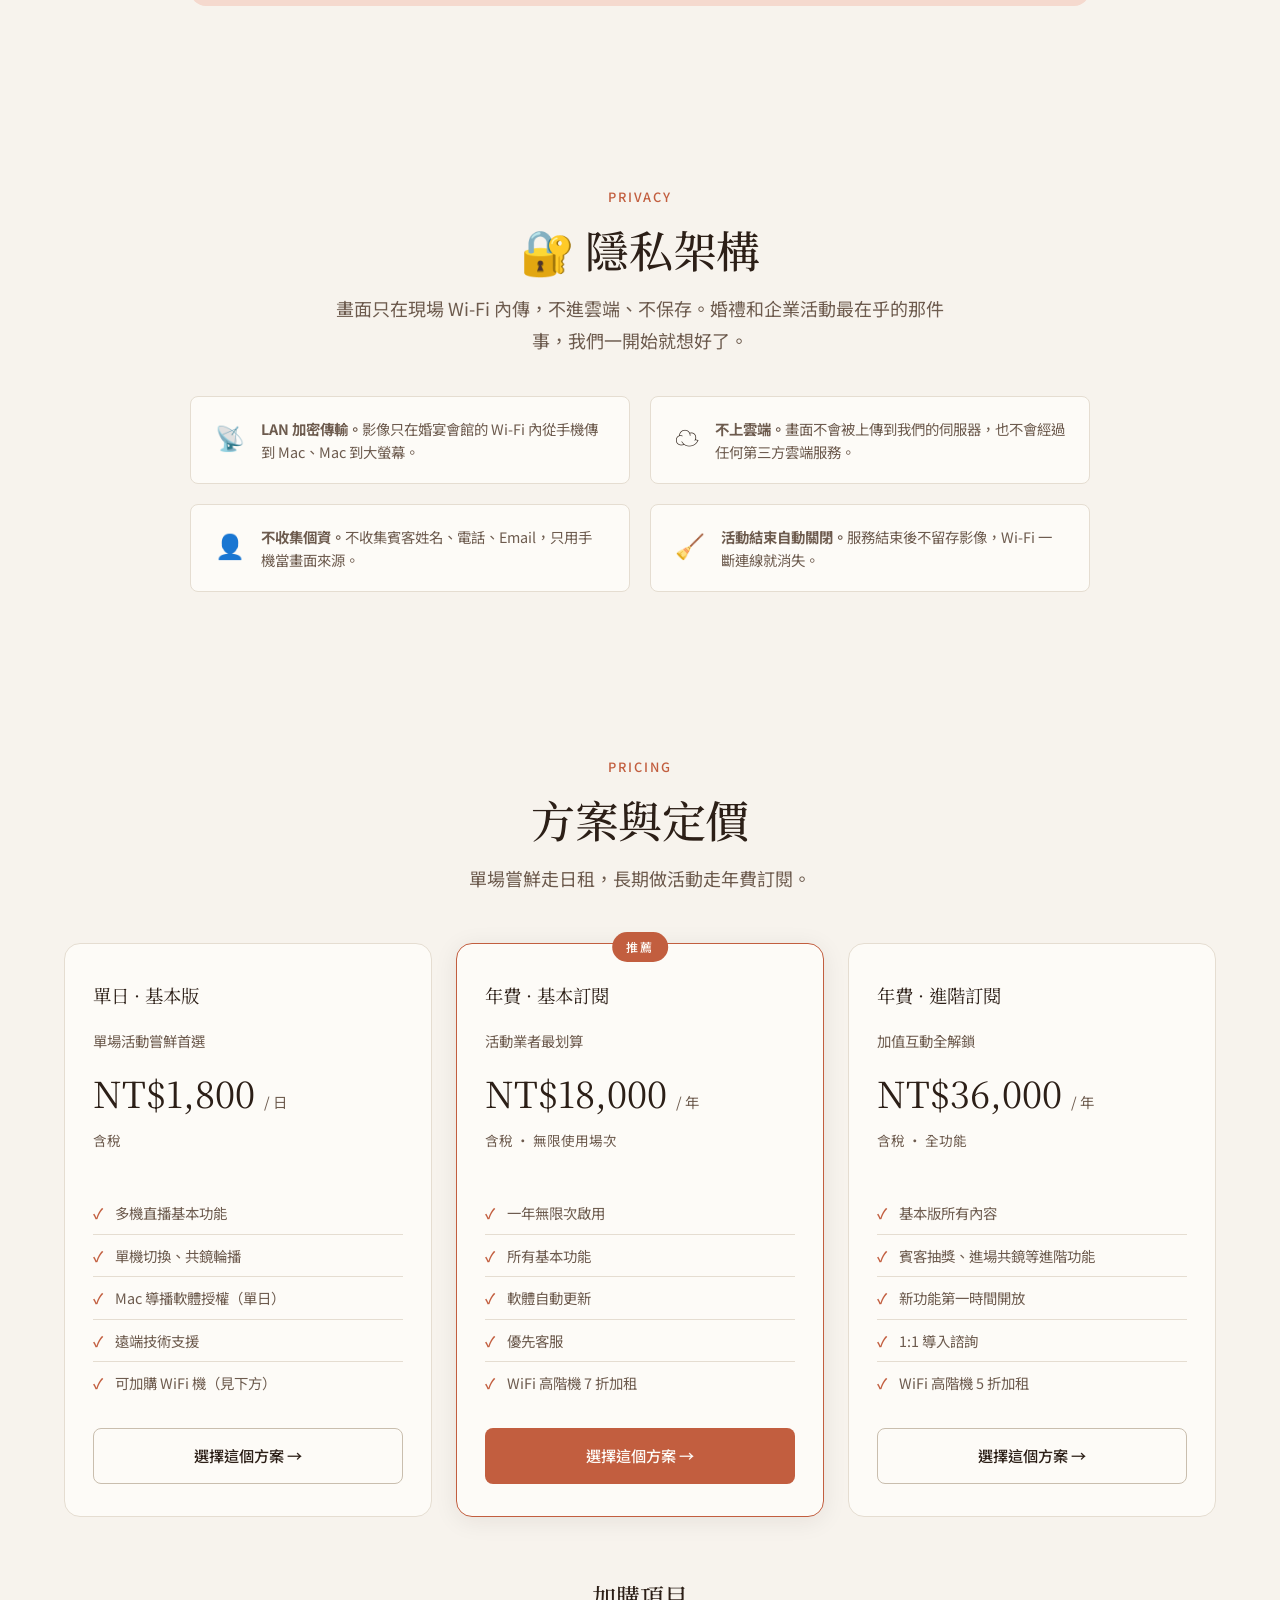
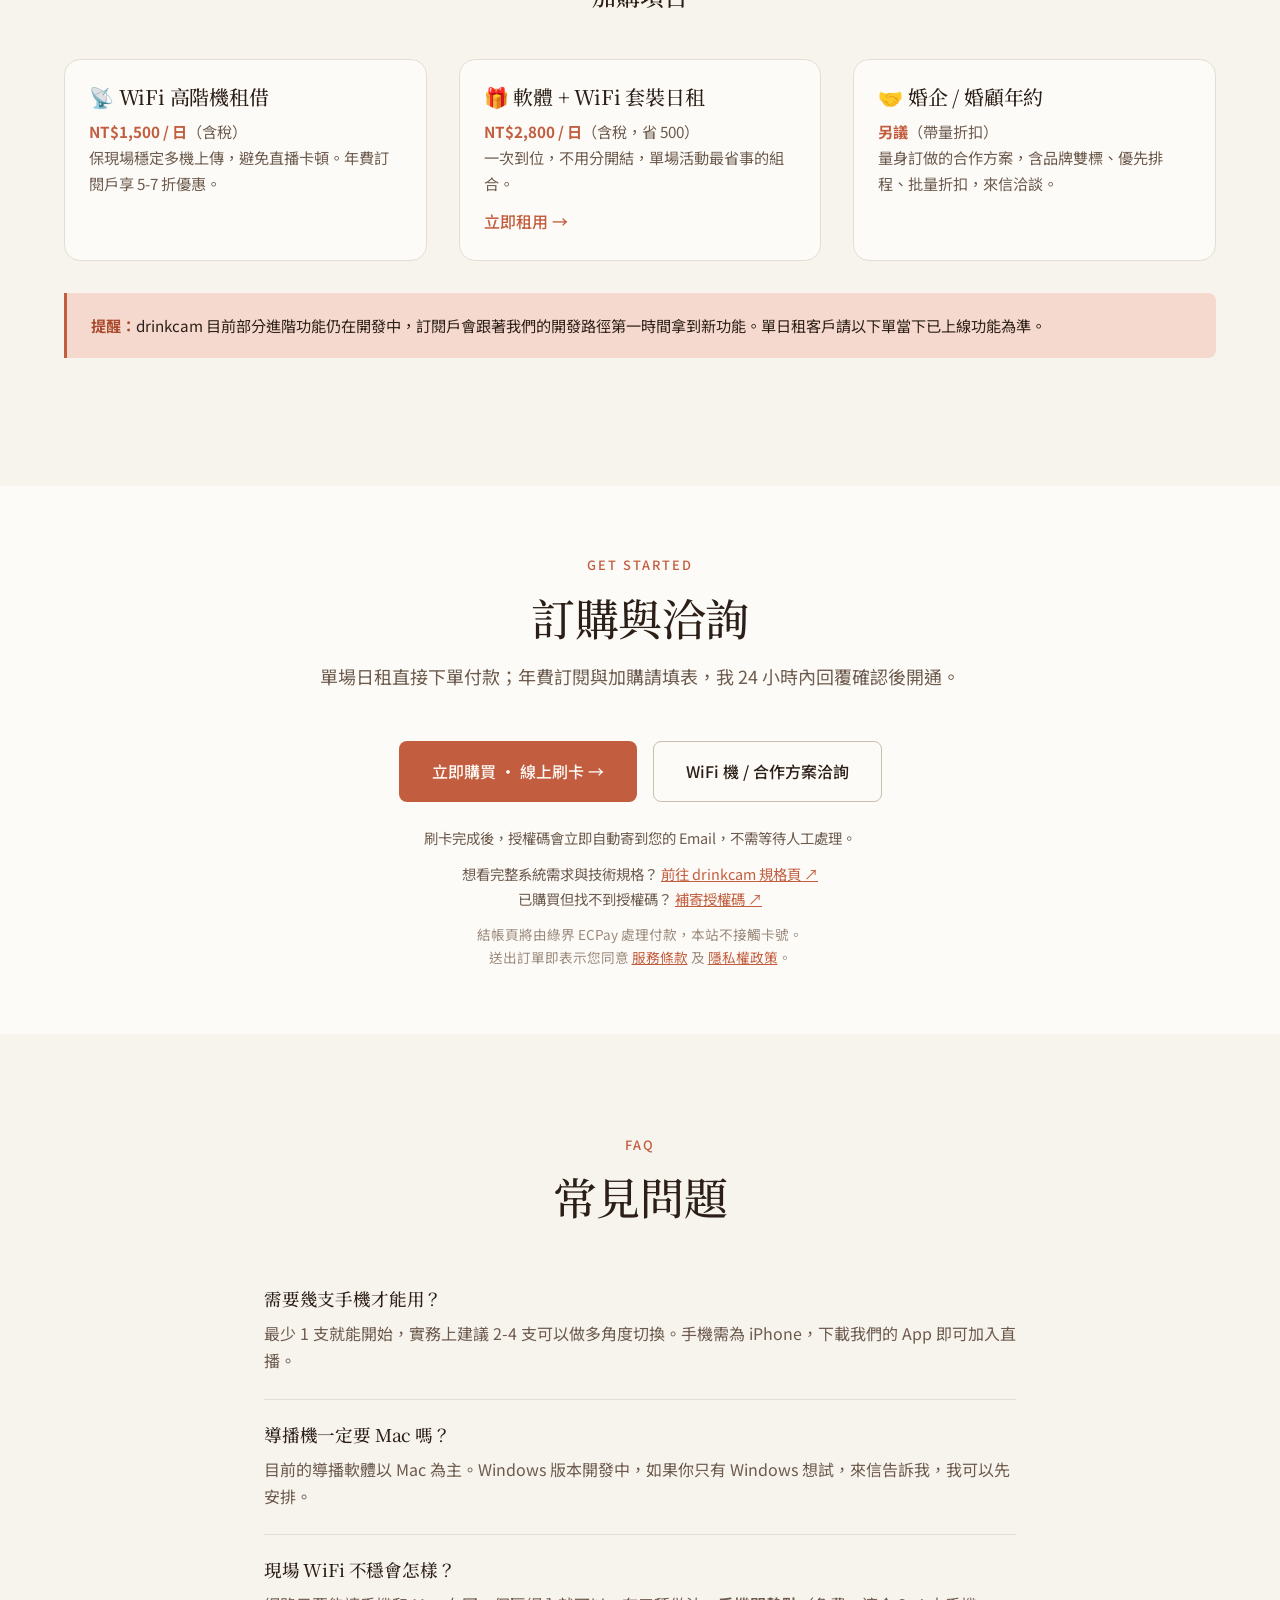
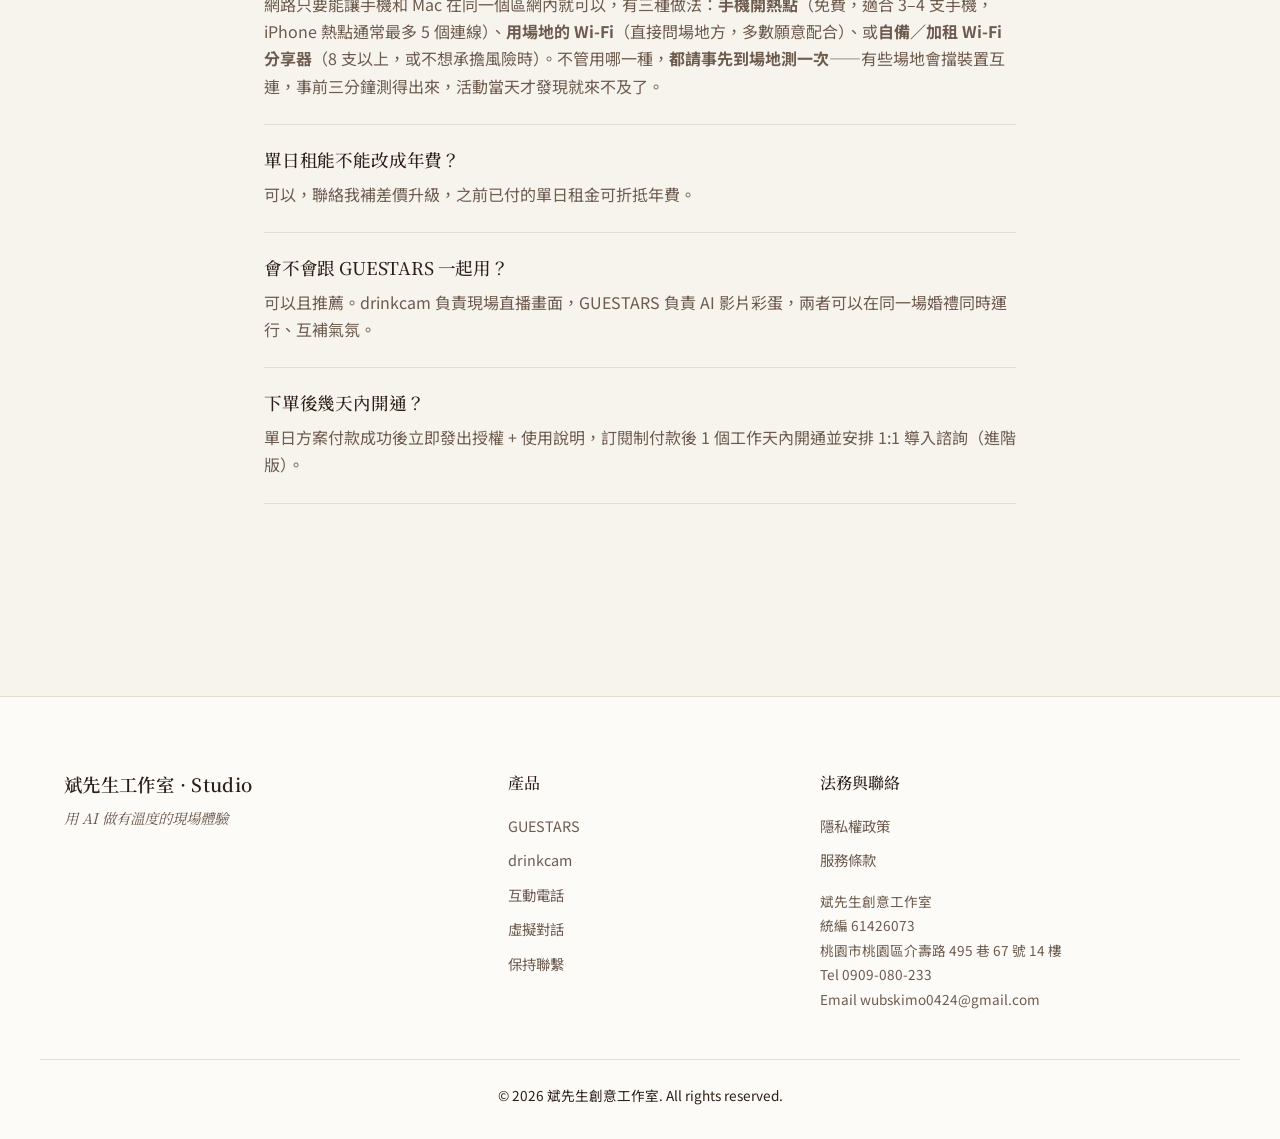
==== commit 34ea6864: "drinkcam 加入 15 秒產品影片與參考視覺 - 新增「15 秒看懂」影片區塊(hero 之後)：手機拍敬酒→上大螢幕→   導播機切換，AI 生成示意片，並註明實際介面以軟體現行版本為準 - " ====
--- a/drinkcam.html
+++ b/drinkcam.html
@@ -5,6 +5,10 @@
   <meta name="viewport" content="width=device-width, initial-scale=1.0">
   <title>drinkcam — 多機直播現場大螢幕｜斌先生工作室</title>
   <meta name="description" content="drinkcam。用手機多鏡頭直播上大螢幕，不再需要昂貴的直播團隊，還能加值賓客互動。">
+  <meta property="og:title" content="drinkcam — 你的活動，你自己導播">
+  <meta property="og:description" content="手機拍、大螢幕播、你來切。15 秒看懂。">
+  <meta property="og:image" content="https://guestars.tw/images/drinkcam-pov.jpg">
+  <meta name="twitter:card" content="summary_large_image">
   <link rel="preconnect" href="https://fonts.googleapis.com">
   <link rel="preconnect" href="https://fonts.gstatic.com" crossorigin>
   <link href="https://fonts.googleapis.com/css2?family=Noto+Serif+TC:wght@500;600;700&family=Noto+Sans+TC:wght@400;500;600&family=Playfair+Display:ital,wght@0,500;0,700;1,500&family=Inter:wght@400;500;600&display=swap" rel="stylesheet">
@@ -416,6 +420,24 @@
       </div>
     </section>
 
+    <!-- 15 秒產品影片 -->
+    <section class="tight" style="background:var(--surface);">
+      <div class="container-narrow">
+        <div class="section-header text-center">
+          <p class="eyebrow">15 秒看懂</p>
+          <h2>手機拍、大螢幕播、你來切</h2>
+        </div>
+        <video controls preload="metadata" playsinline
+          poster="/videos/drinkcam-intro-poster.jpg"
+          style="width:100%; max-width:860px; display:block; margin:40px auto 0; border-radius:var(--radius); box-shadow:var(--shadow-strong); background:#000;">
+          <source src="/videos/drinkcam-intro.mp4" type="video/mp4">
+        </video>
+        <p style="text-align:center; font-size:0.85rem; color:var(--text-muted); margin-top:16px;">
+          示意影片。實際導播介面以軟體現行版本為準。
+        </p>
+      </div>
+    </section>
+
     <!-- How it works -->
     <section id="how" class="tight">
       <div class="container">
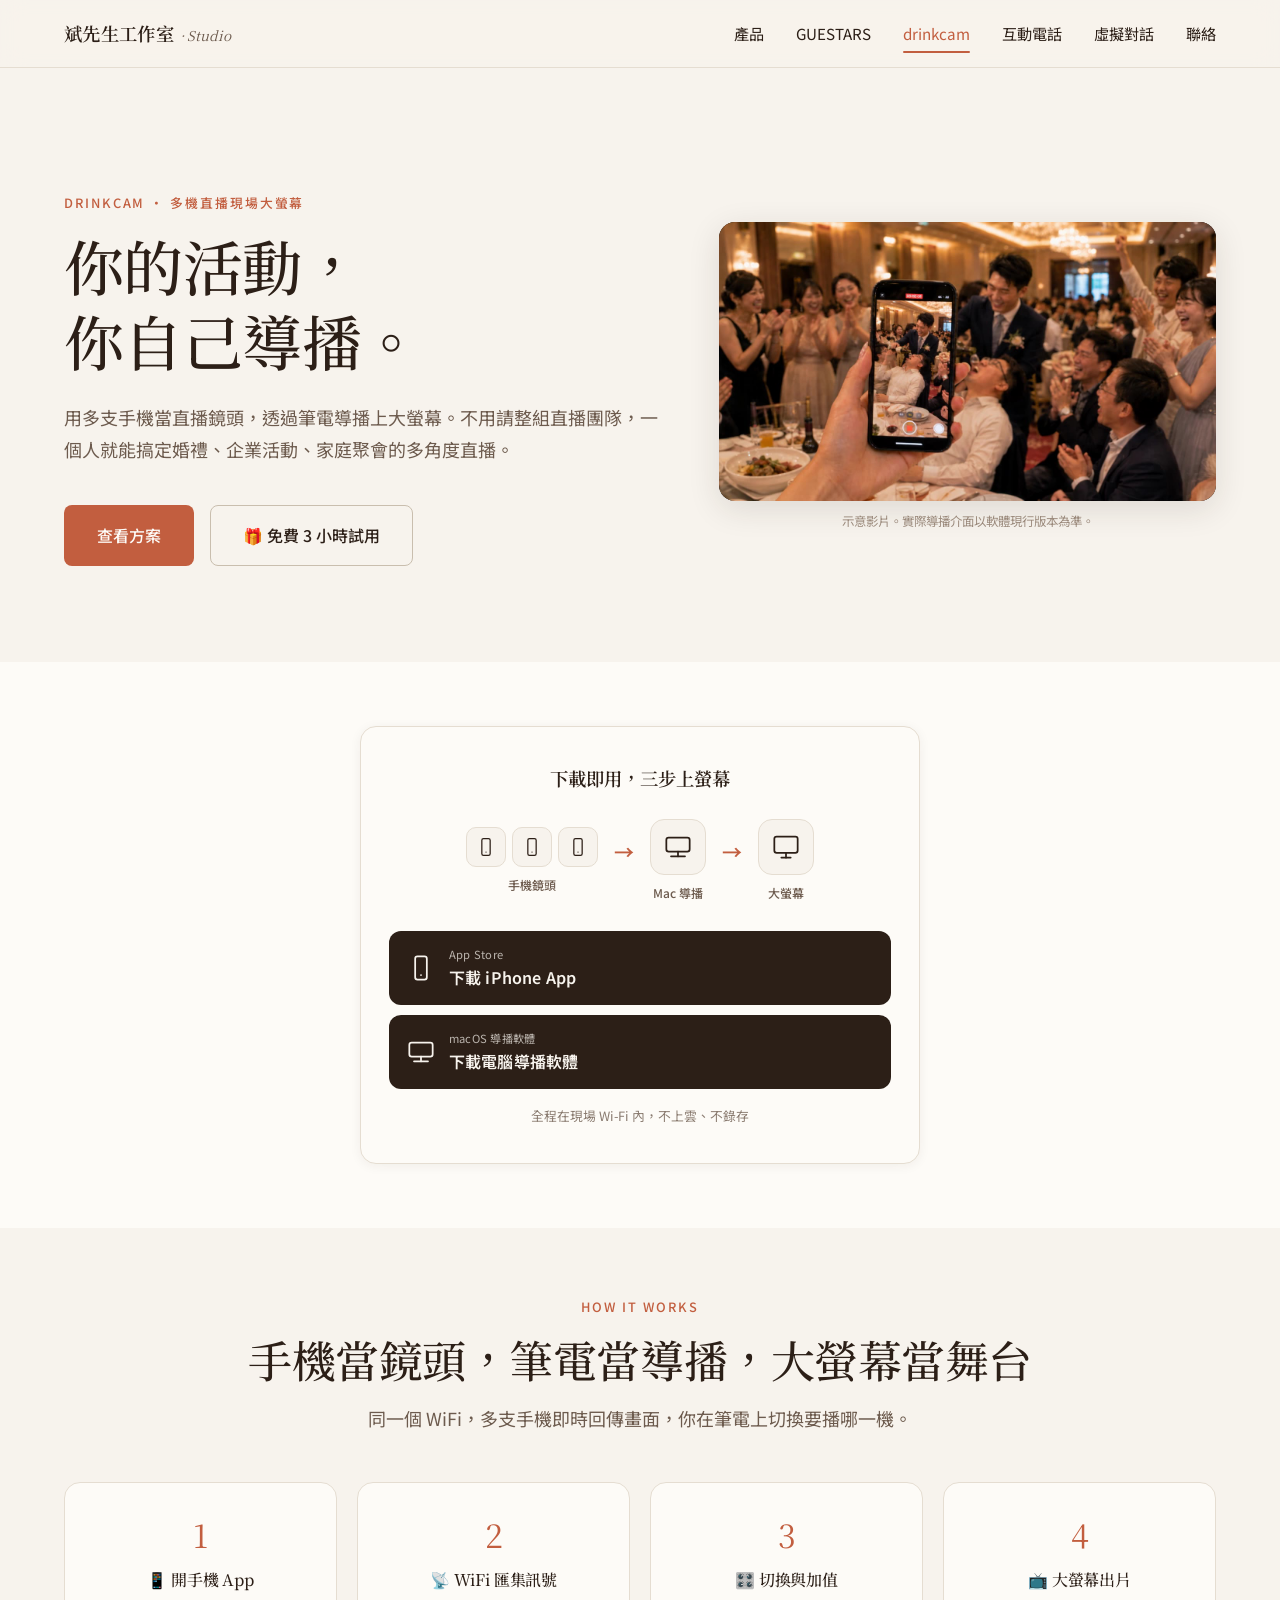
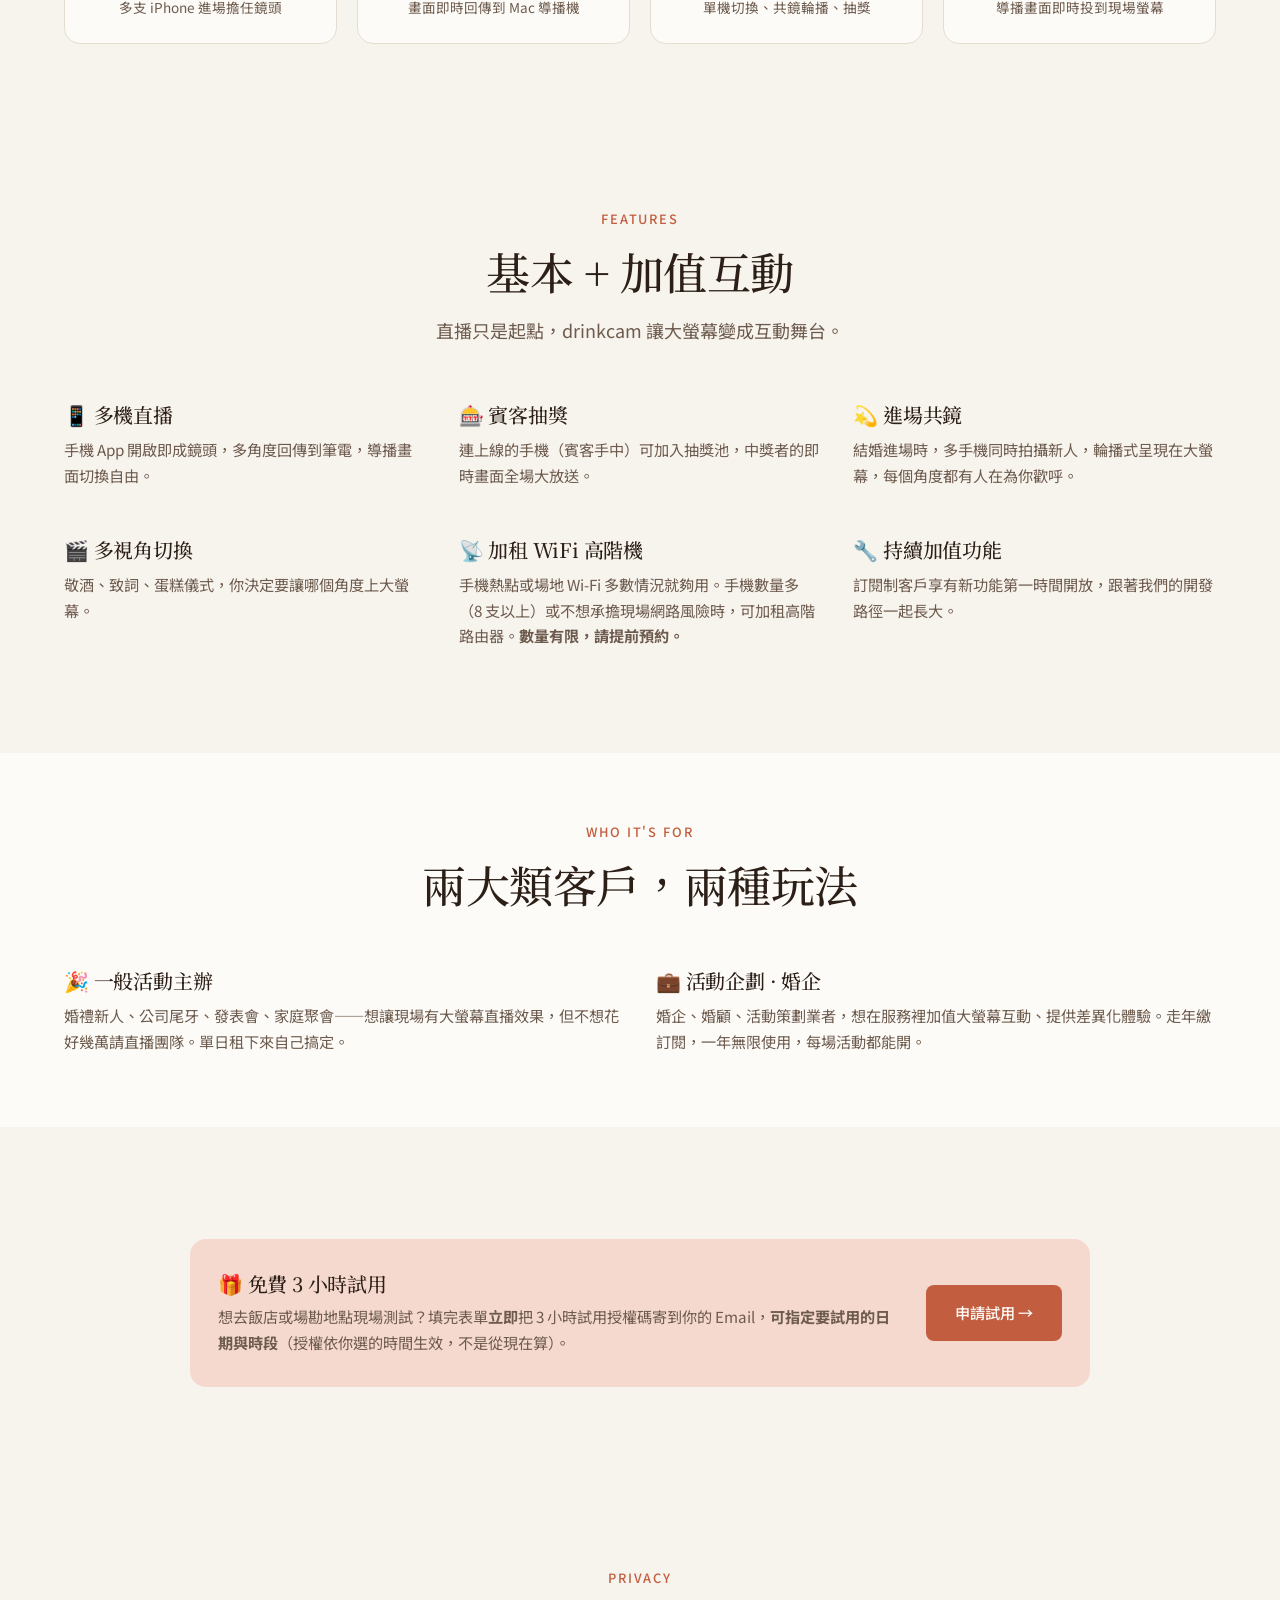
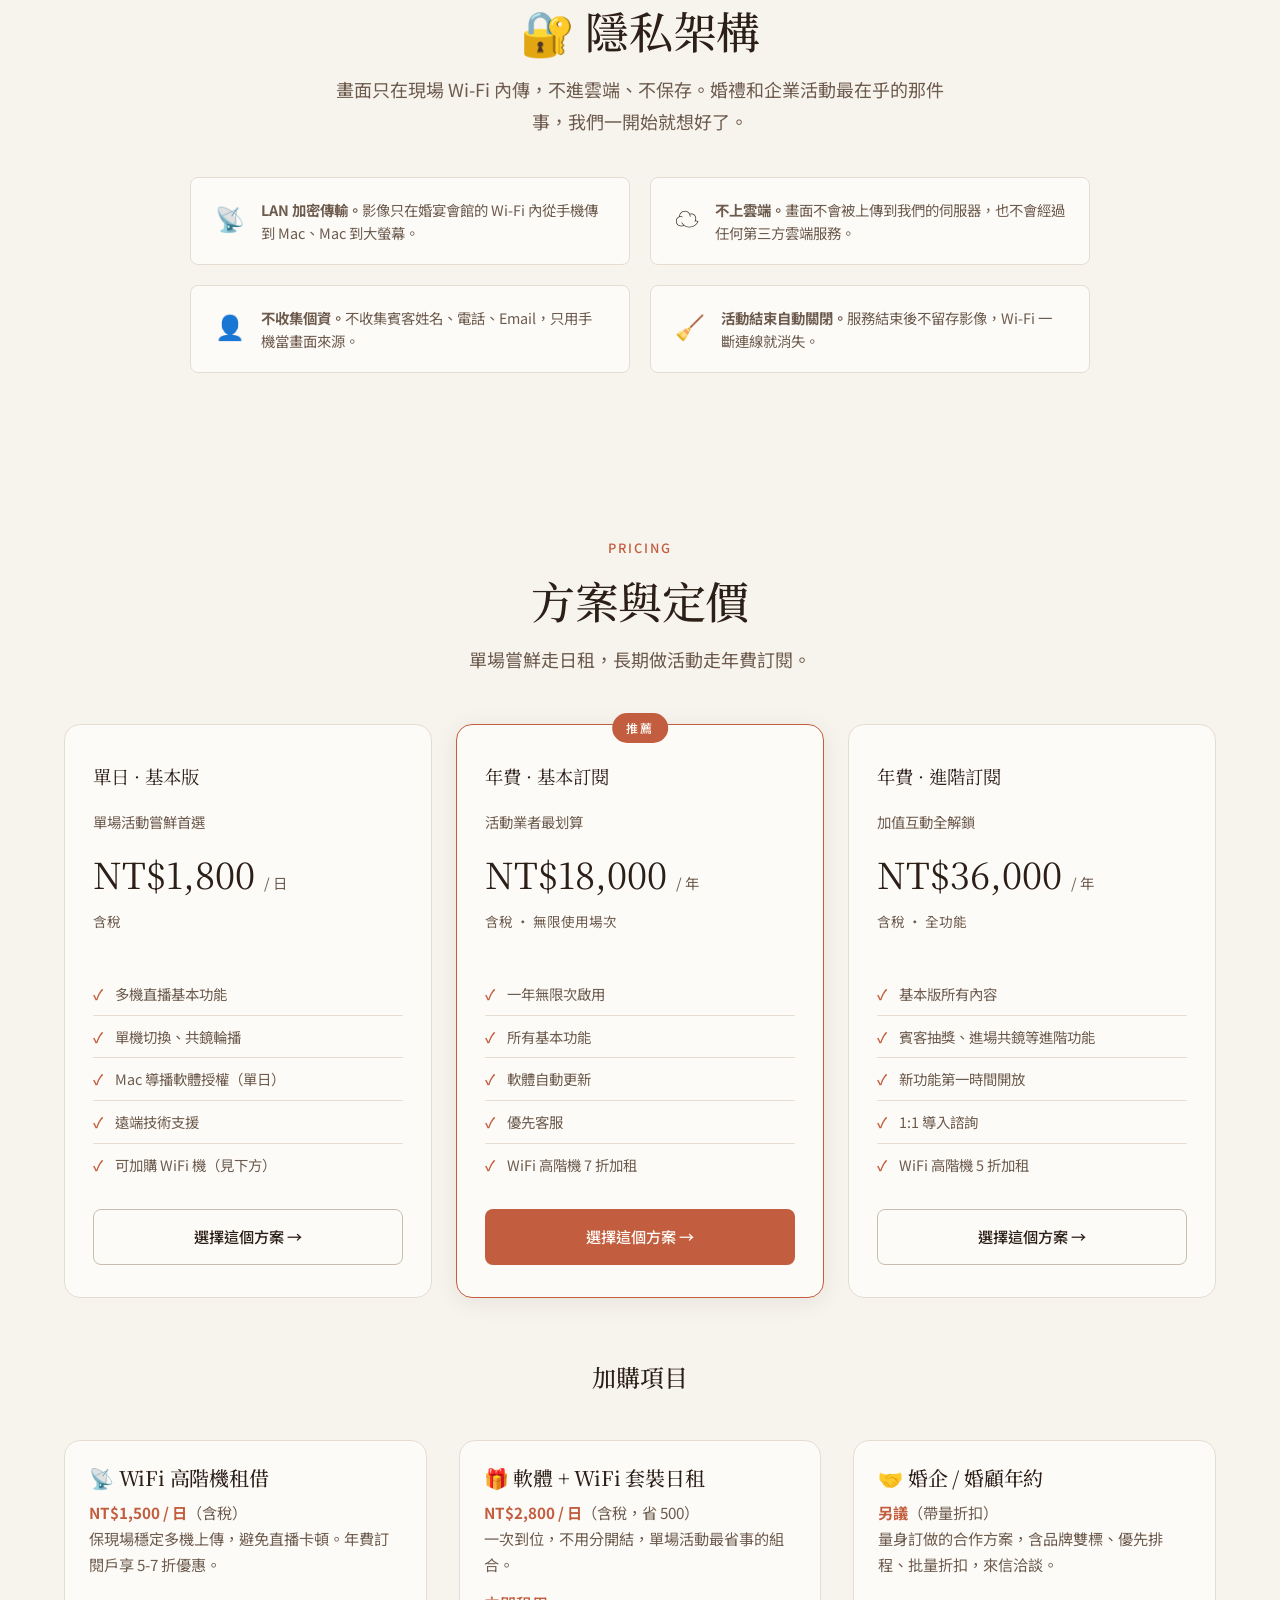
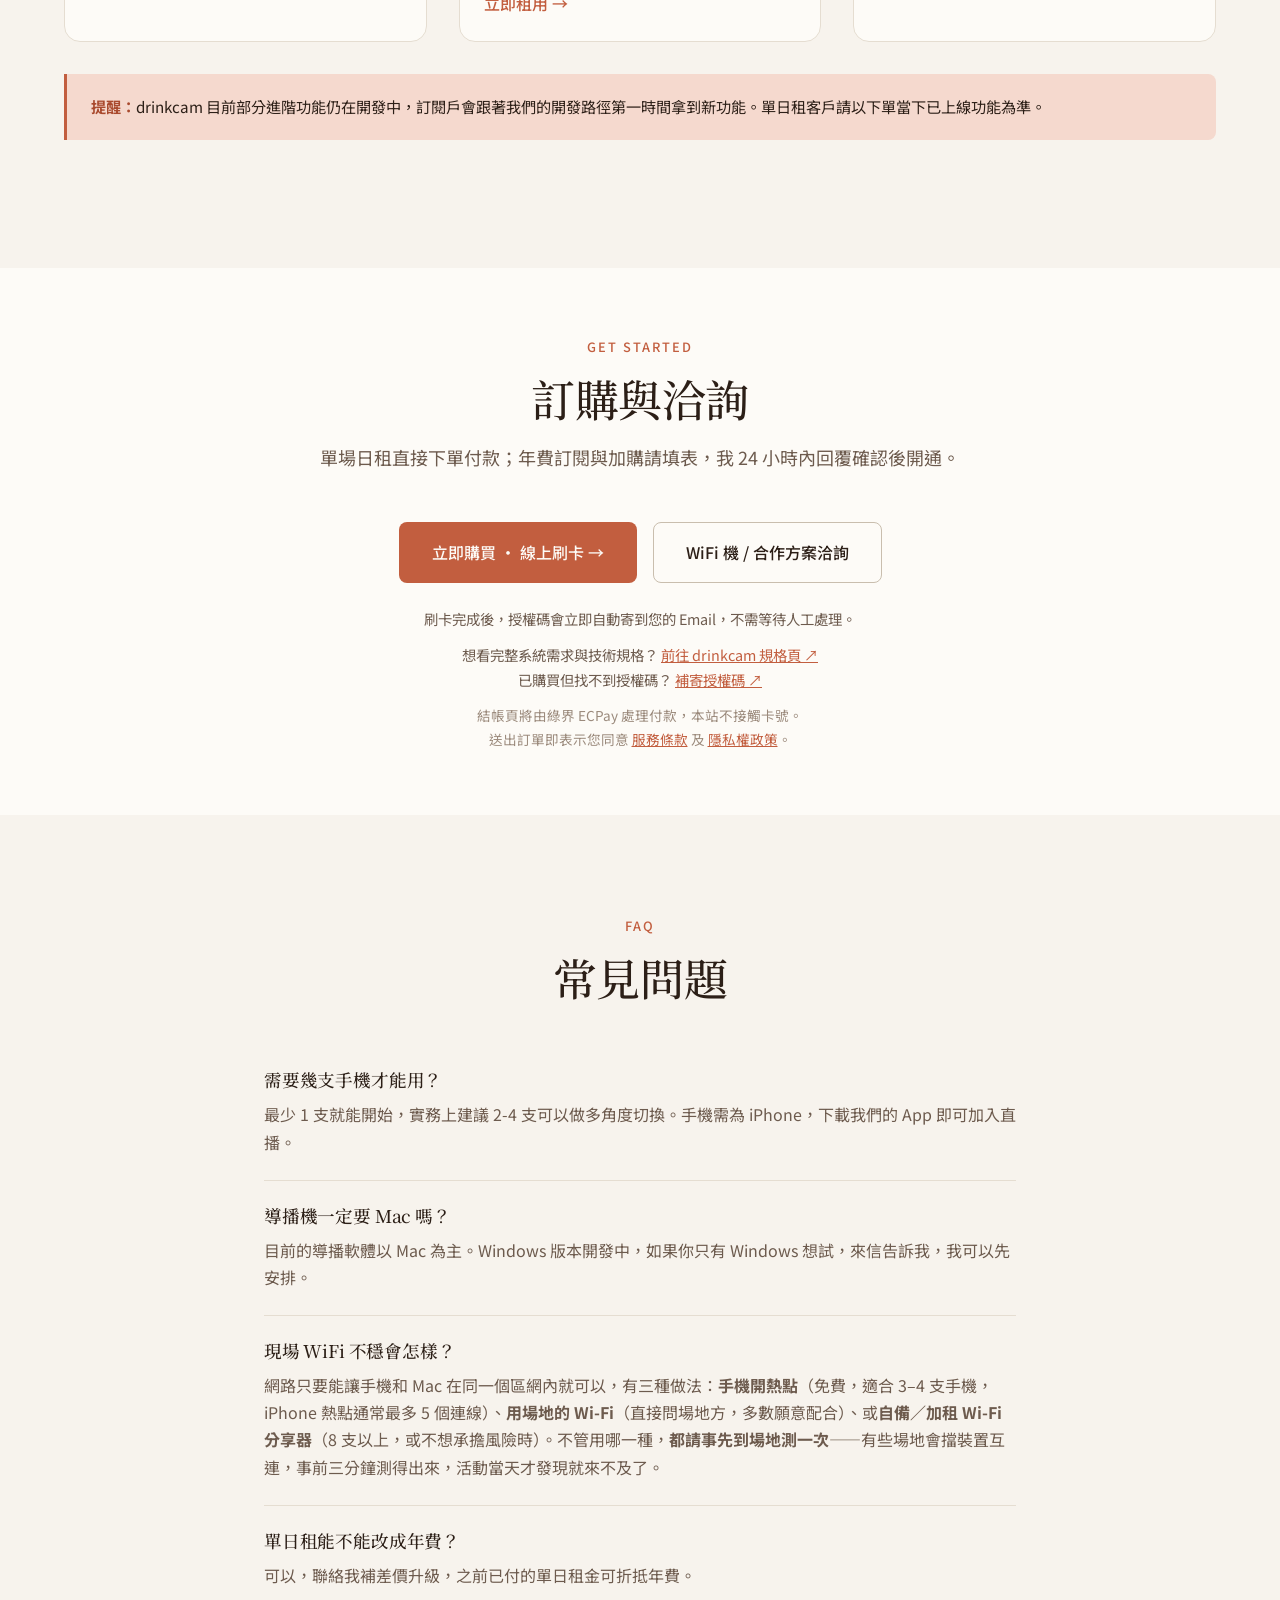
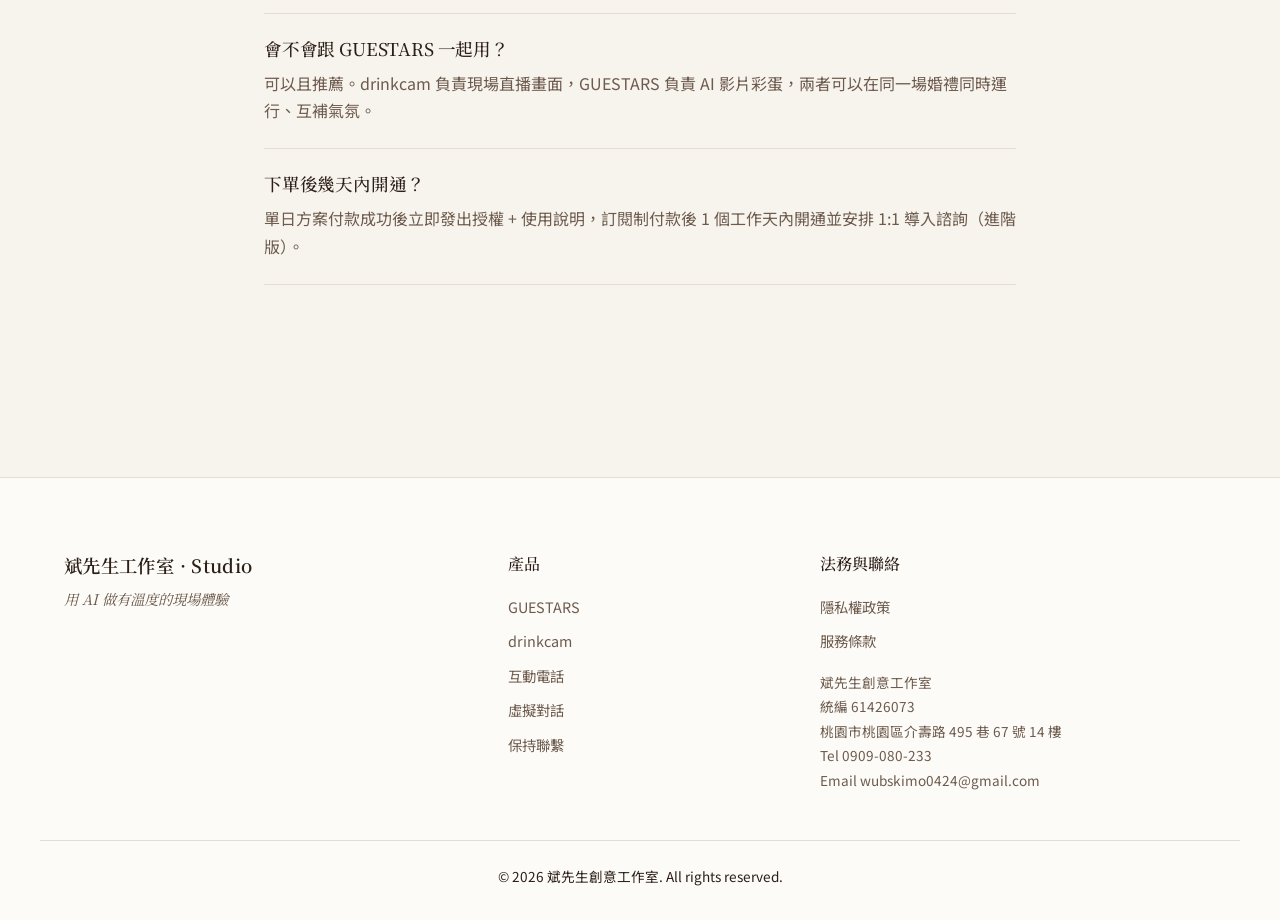
==== commit 777faed5: "drinkcam 影片移至 hero，下載卡移至下方區塊 與 GUESTARS 頁面配置一致：hero 右側為自動靜音循環的產品影片 (訪客一進頁就看到動態畫面)，原 hero 的下載卡(流程圖+下載" ====
--- a/drinkcam.html
+++ b/drinkcam.html
@@ -20,6 +20,20 @@
       grid-template-columns: 1.1fr 0.9fr;
       gap: 48px;
       align-items: center;
+    }
+    .hero-media {
+      border-radius: var(--radius);
+      overflow: hidden;
+      box-shadow: var(--shadow-strong);
+      aspect-ratio: 16/9;
+      background: #000;
+    }
+    .hero-media video { width: 100%; height: 100%; object-fit: cover; display: block; }
+    .hero-media-note {
+      font-size: 0.78rem;
+      color: var(--text-muted);
+      text-align: center;
+      margin-top: 10px;
     }
     /* Download card */
     .download-card {
@@ -359,7 +373,23 @@
               <a href="#trial" class="btn btn-ghost btn-lg">🎁 免費 3 小時試用</a>
             </div>
           </div>
-          <div class="download-card">
+          <div>
+            <div class="hero-media">
+              <video autoplay muted loop playsinline
+                poster="/videos/drinkcam-intro-poster.jpg"
+                src="/videos/drinkcam-intro.mp4">
+              </video>
+            </div>
+            <p class="hero-media-note">示意影片。實際導播介面以軟體現行版本為準。</p>
+          </div>
+        </div>
+      </div>
+    </section>
+
+    <!-- 下載 -->
+    <section class="tight" style="background:var(--surface);">
+      <div class="container-narrow">
+        <div class="download-card" style="max-width:560px; margin:0 auto;">
             <p class="download-card-title">下載即用，三步上螢幕</p>
 
             <div class="flow-diagram">
@@ -415,26 +445,7 @@
             </div>
 
             <p class="download-note">全程在現場 Wi-Fi 內，不上雲、不錄存</p>
-          </div>
-        </div>
-      </div>
-    </section>
-
-    <!-- 15 秒產品影片 -->
-    <section class="tight" style="background:var(--surface);">
-      <div class="container-narrow">
-        <div class="section-header text-center">
-          <p class="eyebrow">15 秒看懂</p>
-          <h2>手機拍、大螢幕播、你來切</h2>
-        </div>
-        <video controls preload="metadata" playsinline
-          poster="/videos/drinkcam-intro-poster.jpg"
-          style="width:100%; max-width:860px; display:block; margin:40px auto 0; border-radius:var(--radius); box-shadow:var(--shadow-strong); background:#000;">
-          <source src="/videos/drinkcam-intro.mp4" type="video/mp4">
-        </video>
-        <p style="text-align:center; font-size:0.85rem; color:var(--text-muted); margin-top:16px;">
-          示意影片。實際導播介面以軟體現行版本為準。
-        </p>
+        </div>
       </div>
     </section>
 
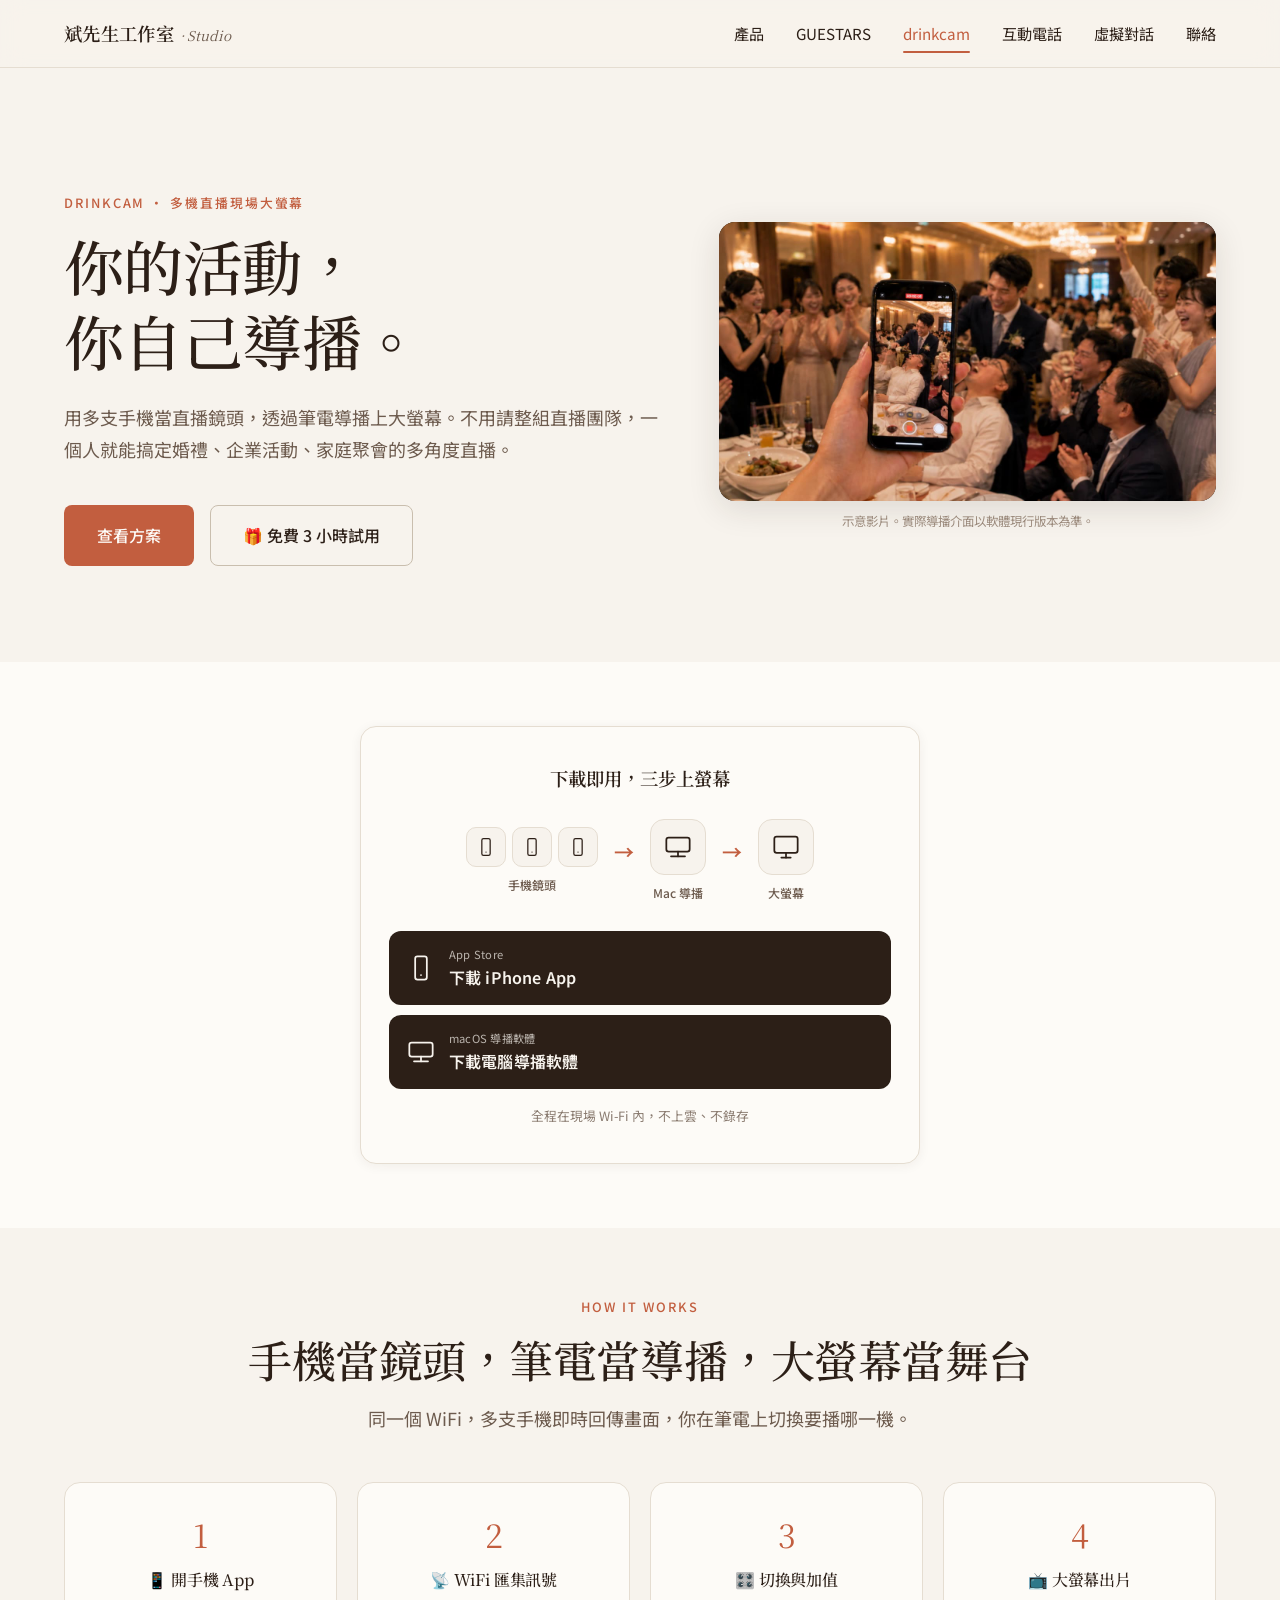
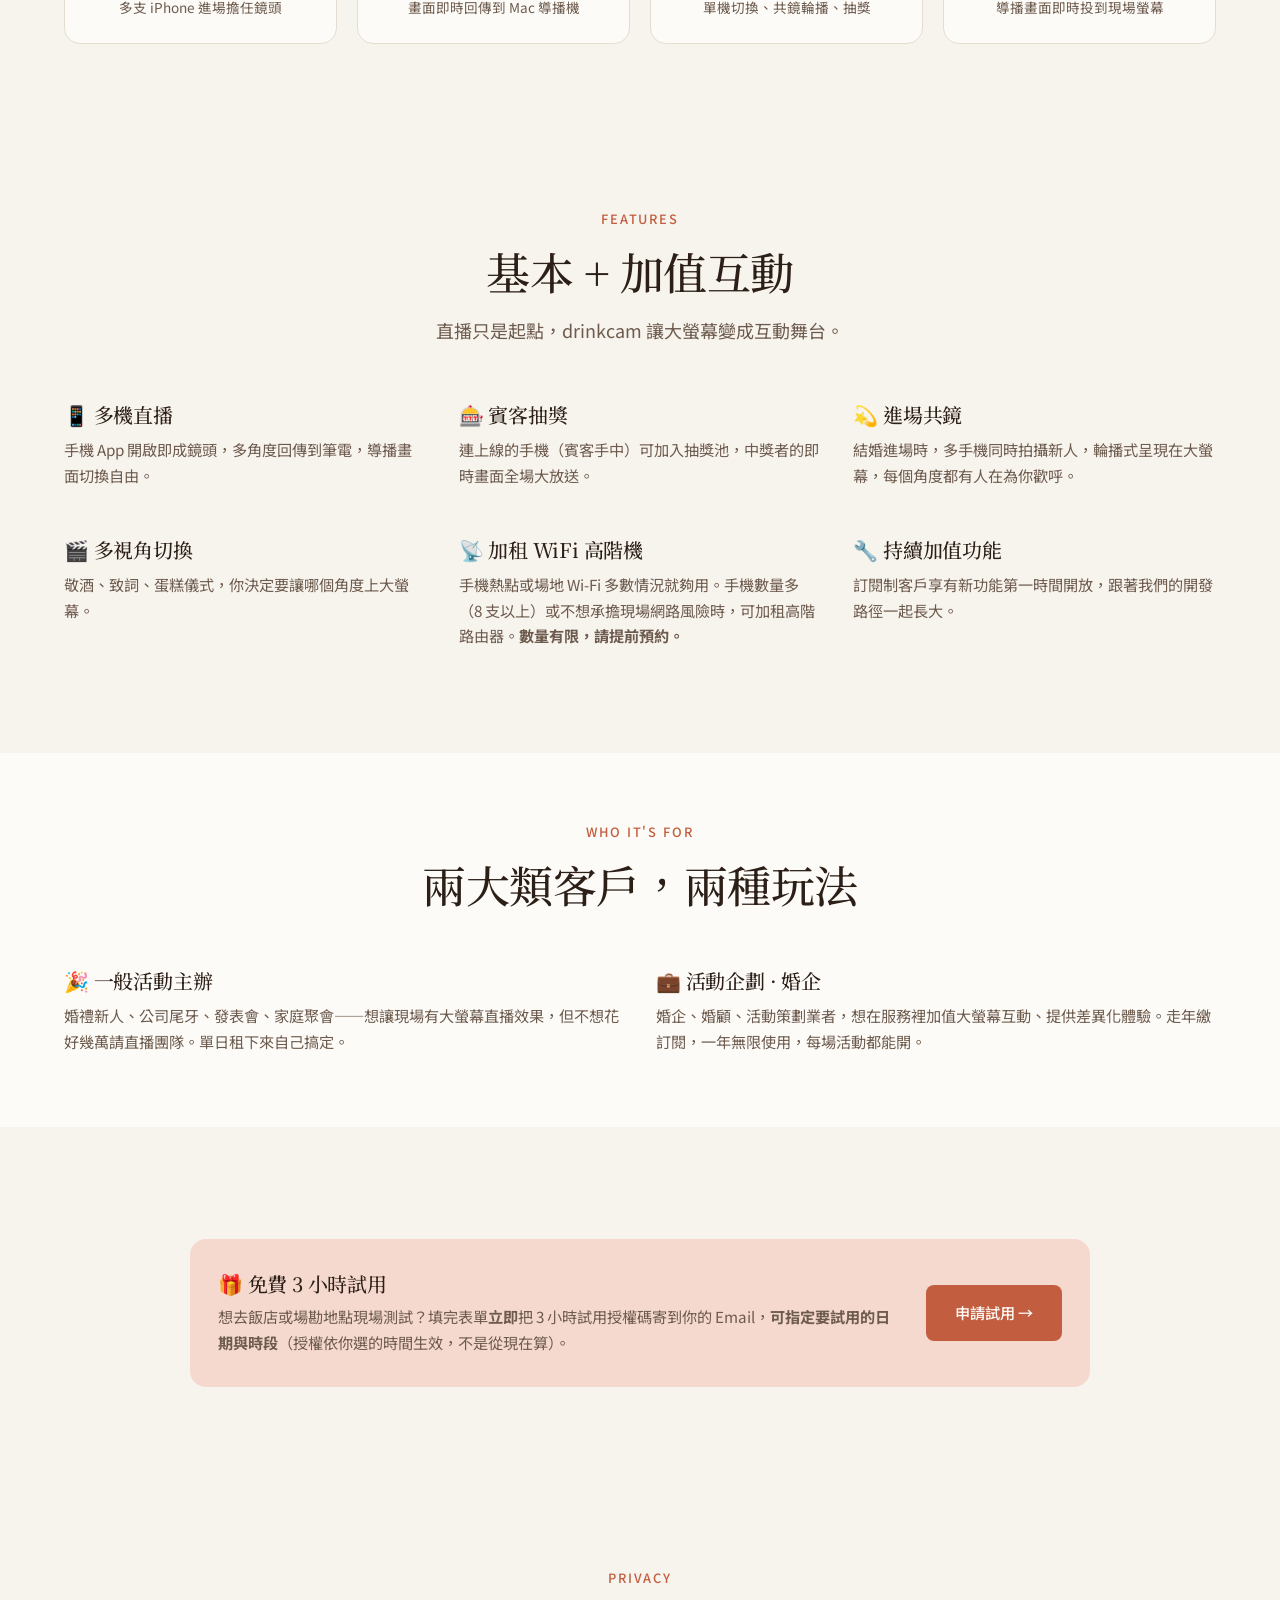
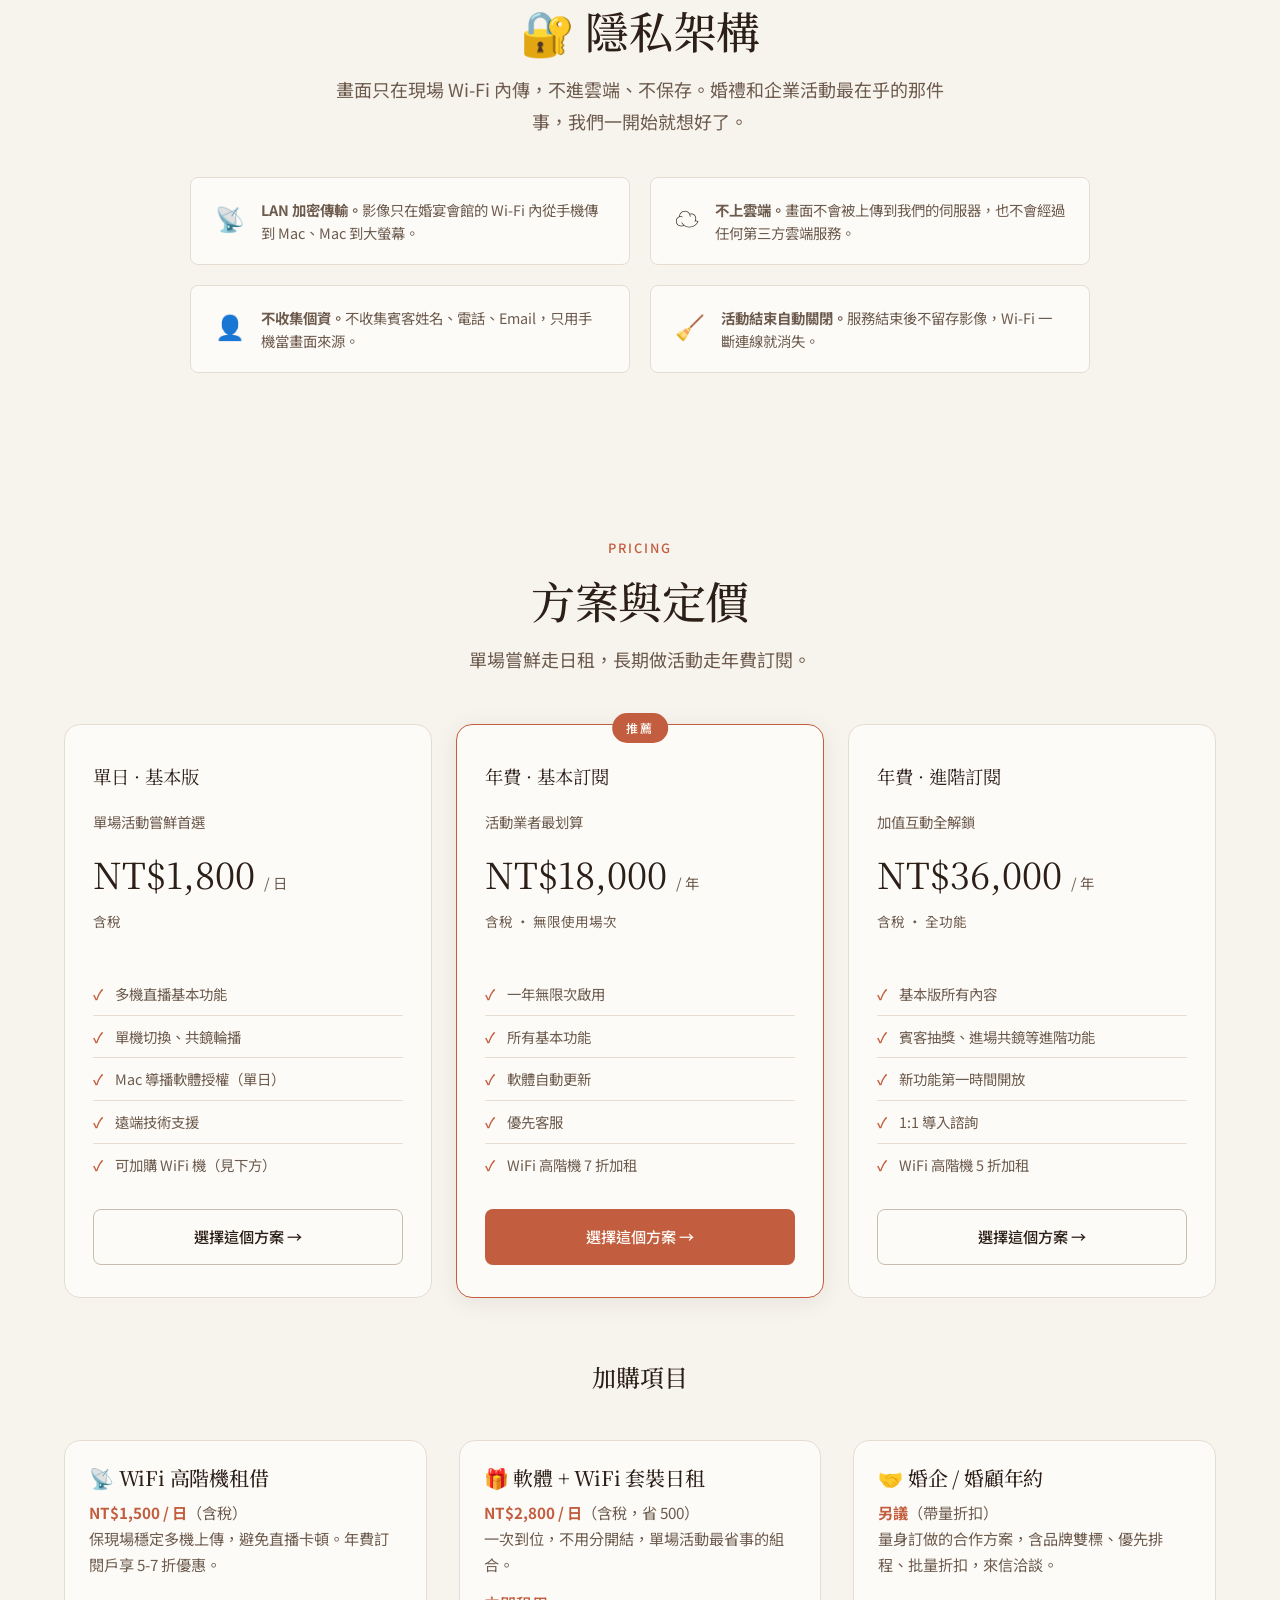
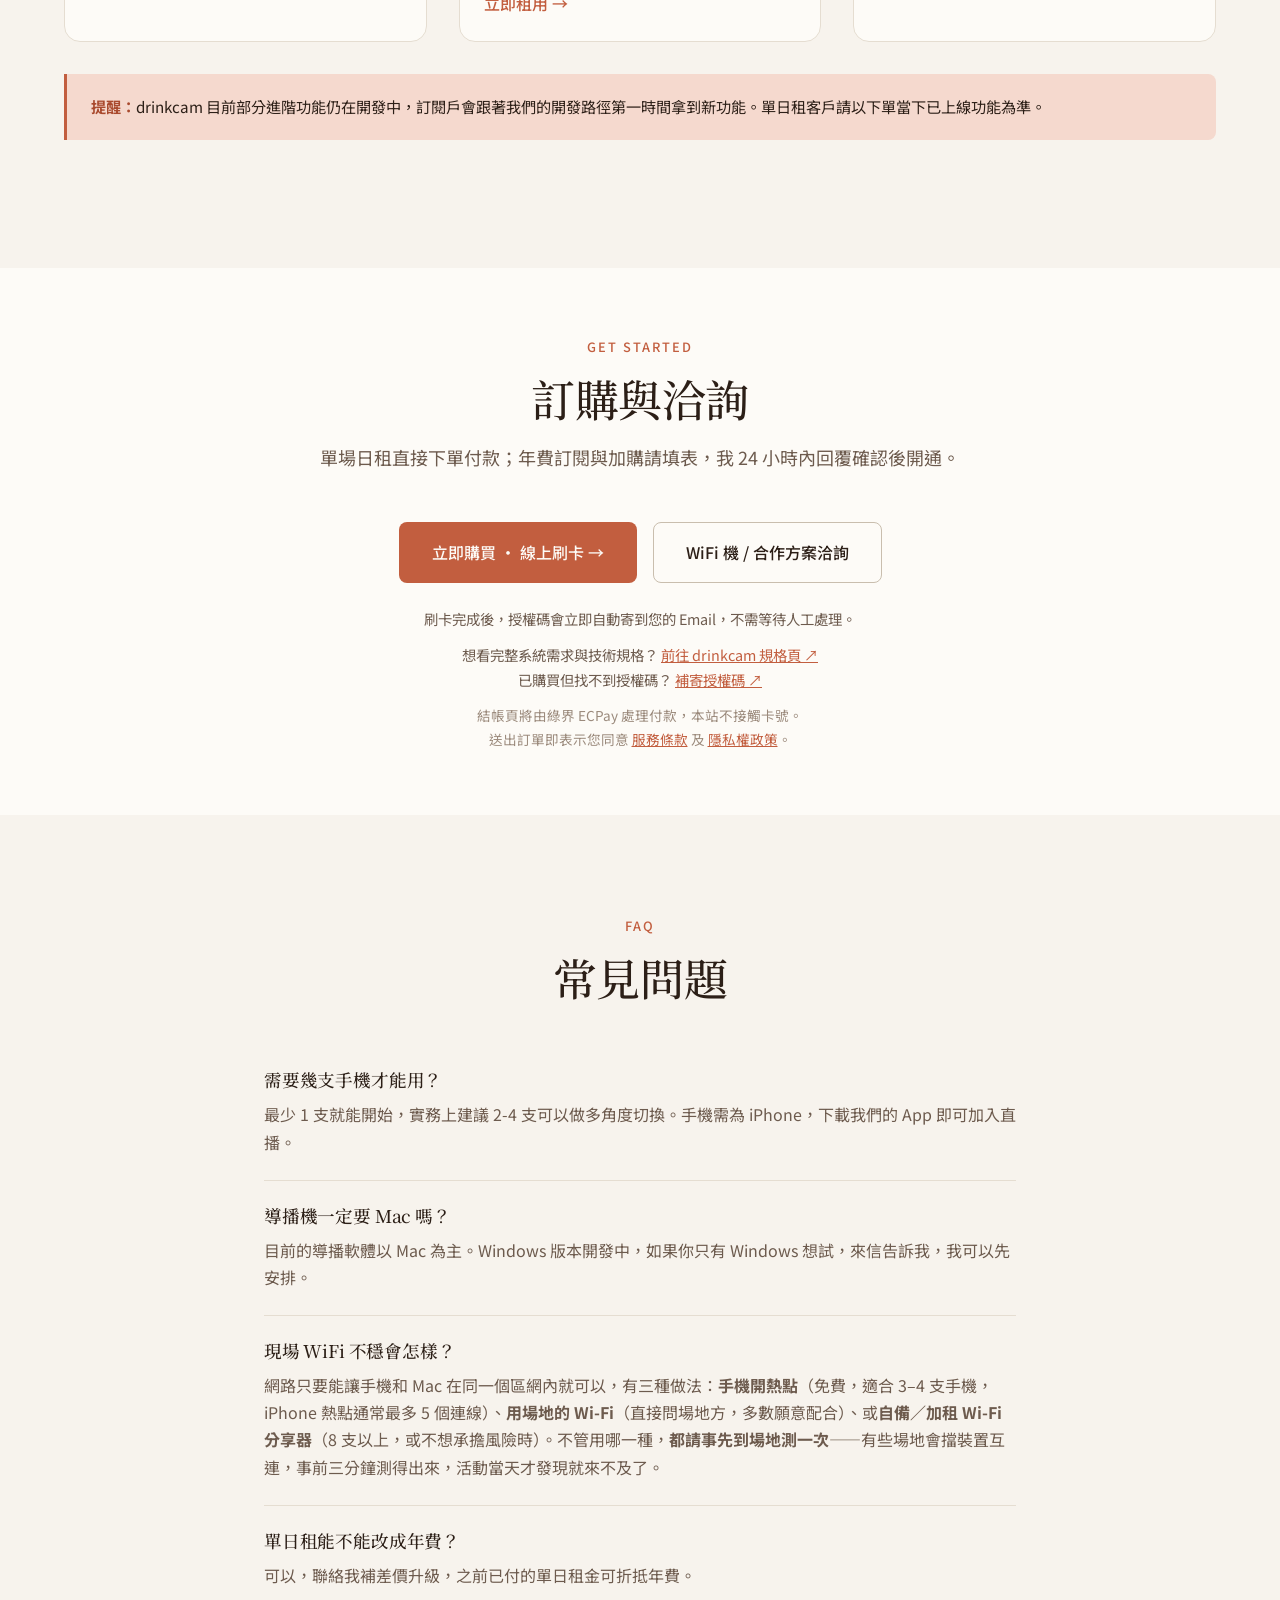
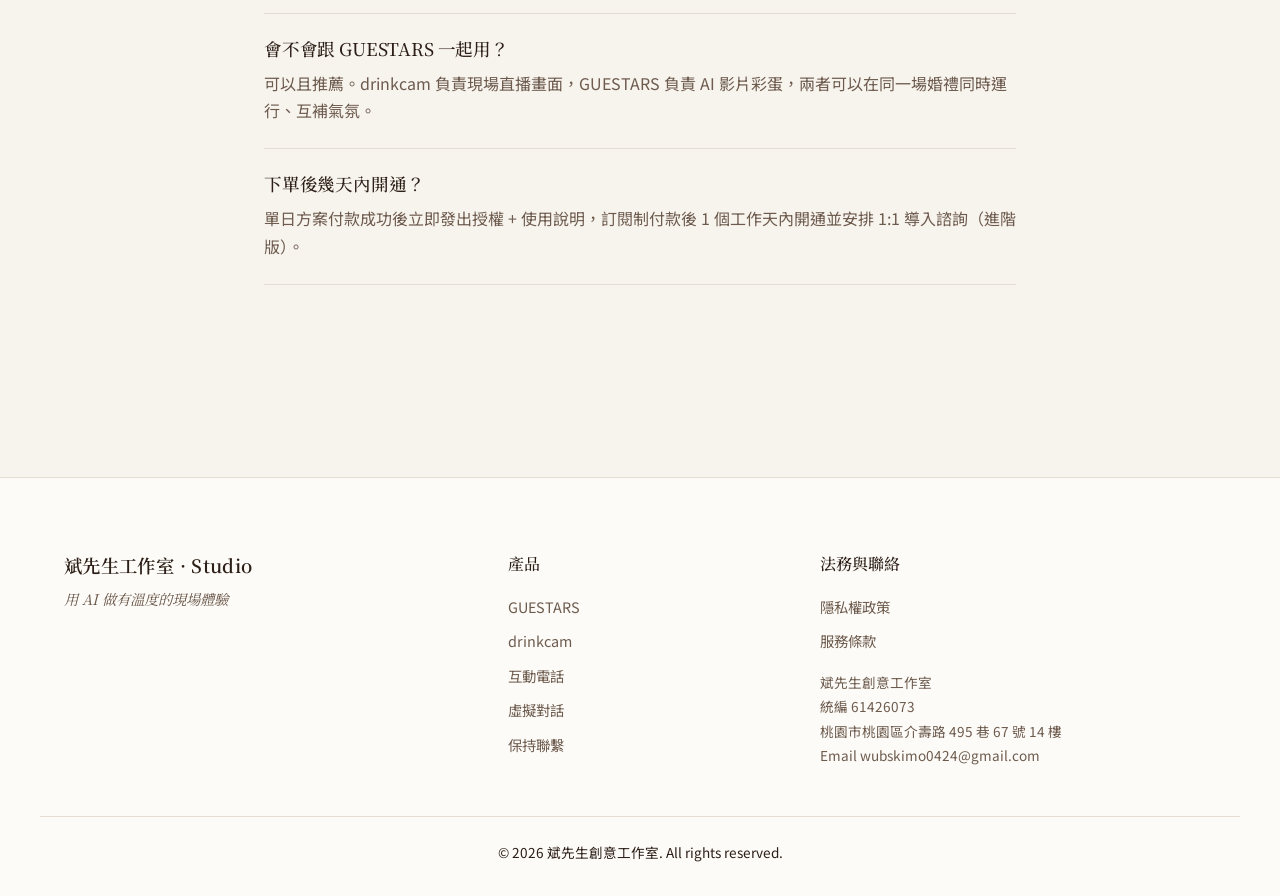
==== commit 22b543fd: "全站移除電話號碼 綠界審查已通過，電話號碼公開後接到大量廣告電話， 自頁尾、隱私/條款頁、ecpay-review、結構化資料(Organization telephone) 與 llms.txt 全" ====
--- a/drinkcam.html
+++ b/drinkcam.html
@@ -769,7 +769,6 @@
           斌先生創意工作室<br>
           統編 61426073<br>
           桃園市桃園區介壽路 495 巷 67 號 14 樓<br>
-          Tel 0909-080-233<br>
           Email wubskimo0424@gmail.com
         </address>
       </div>
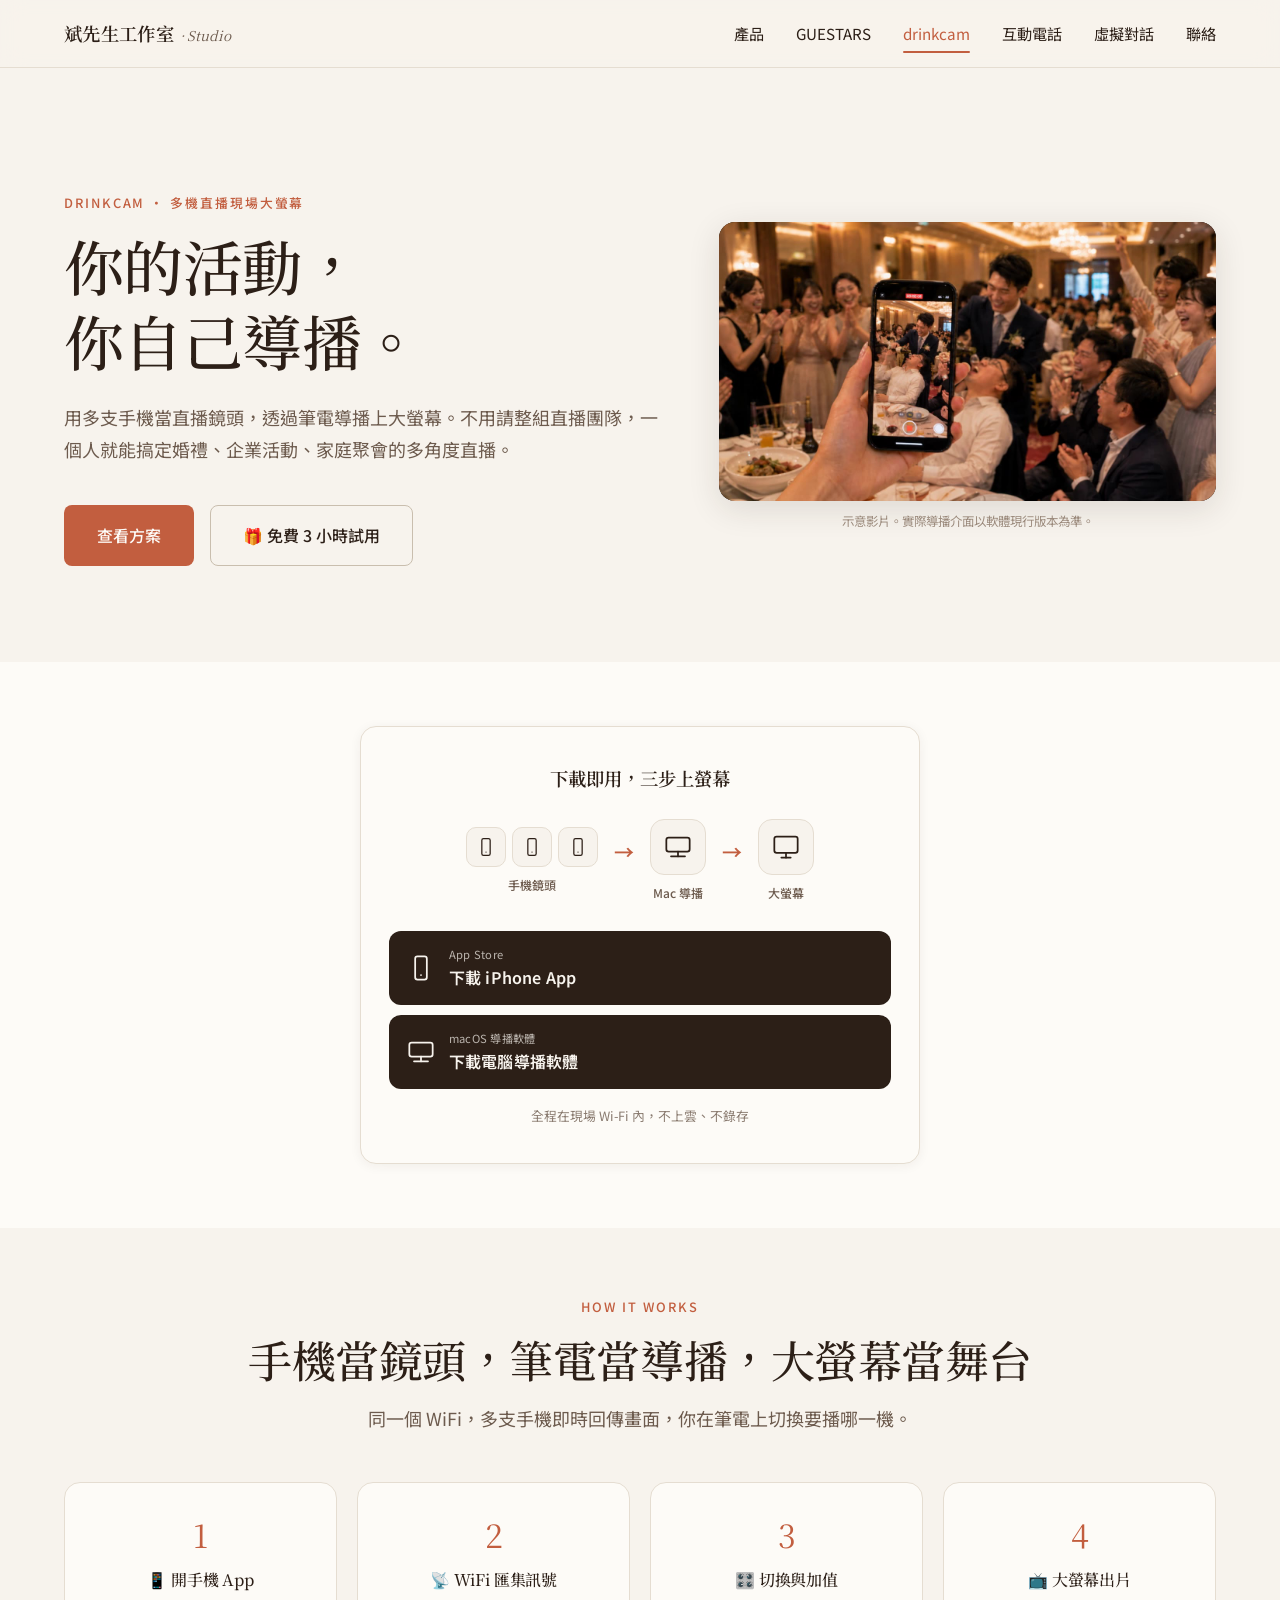
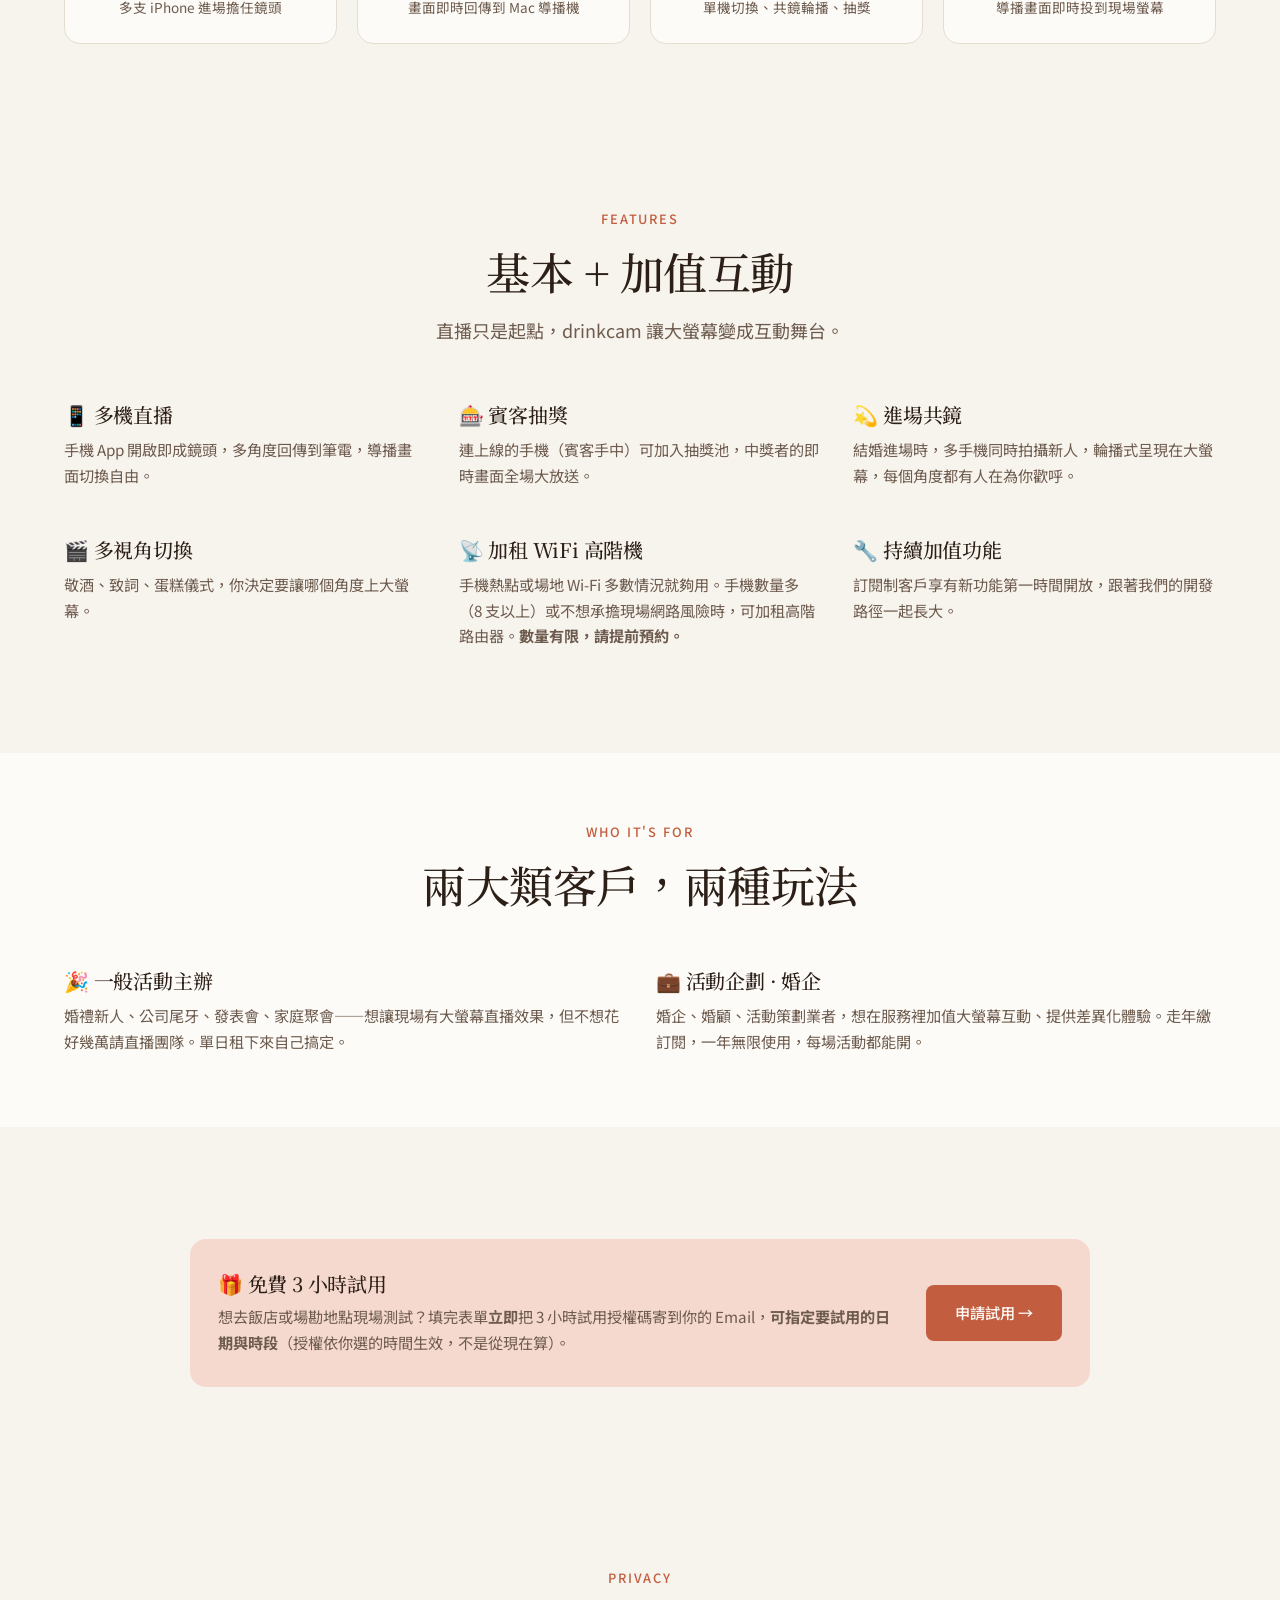
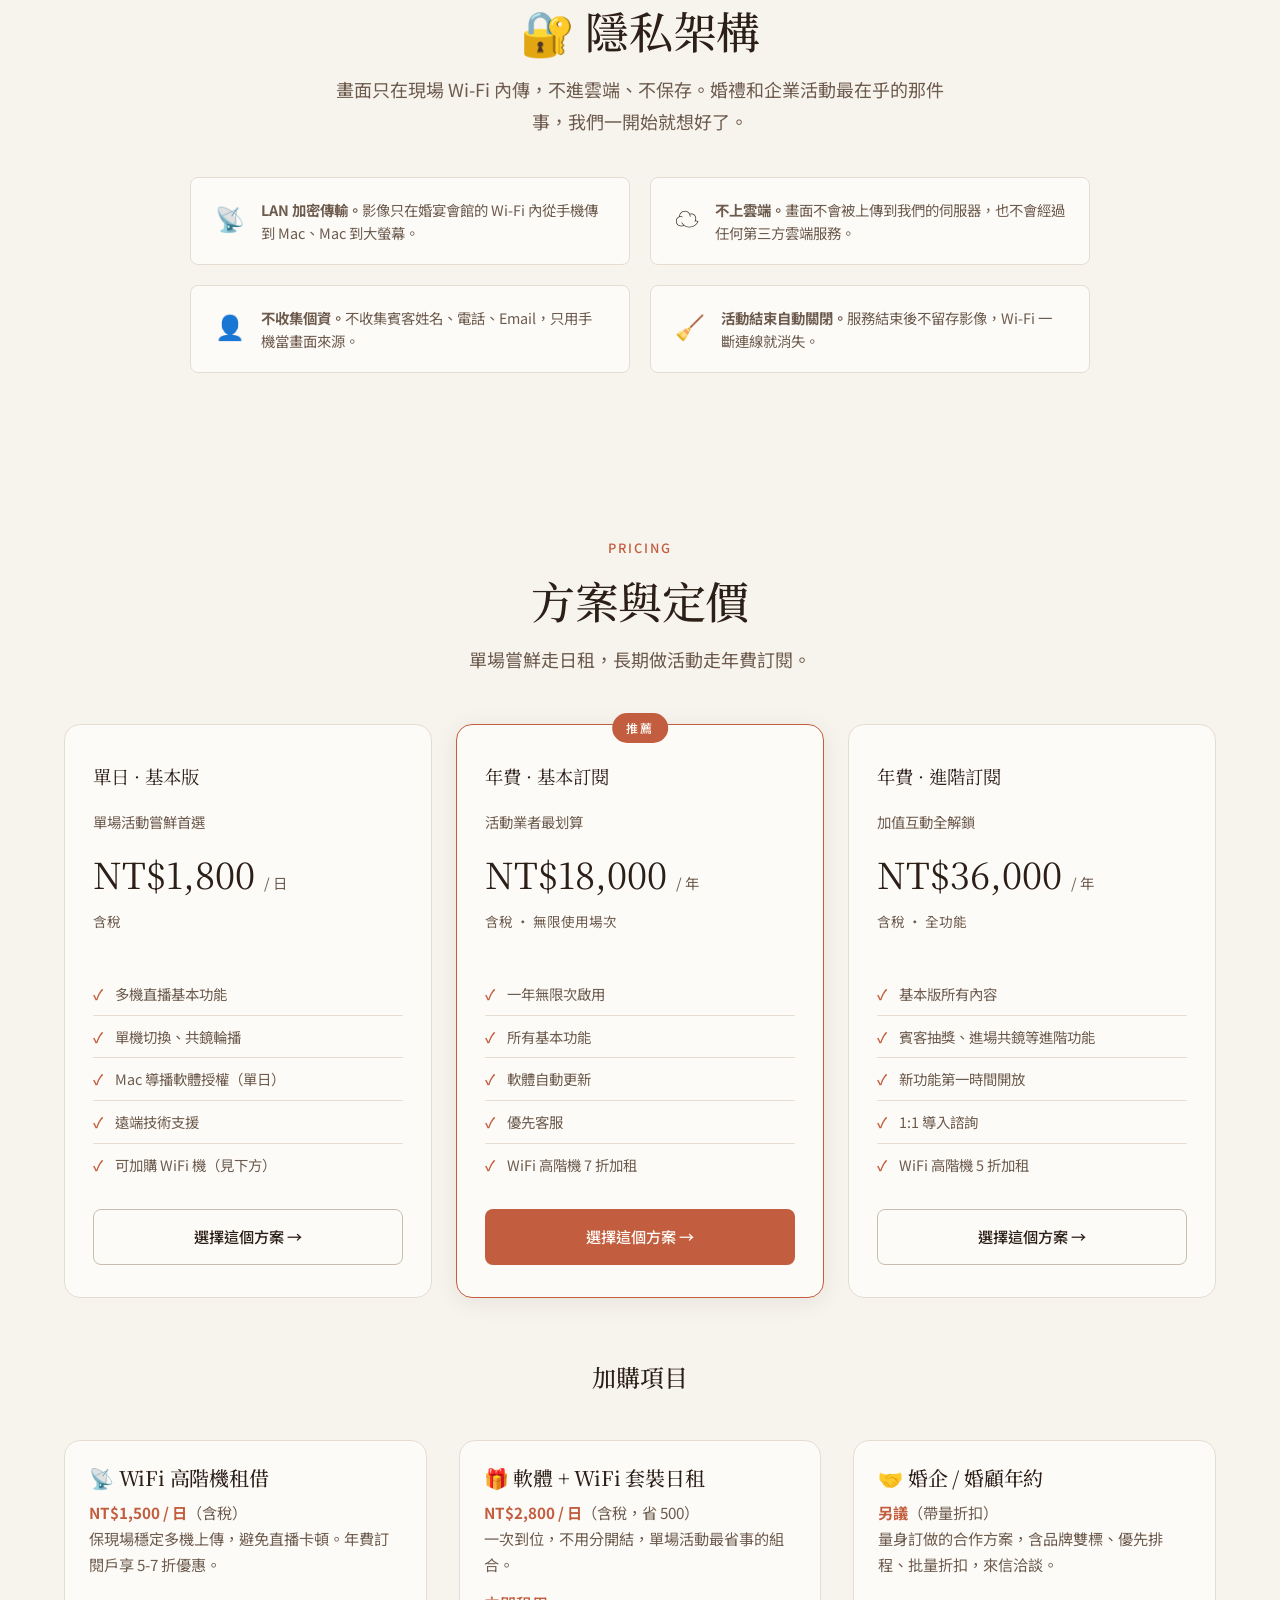
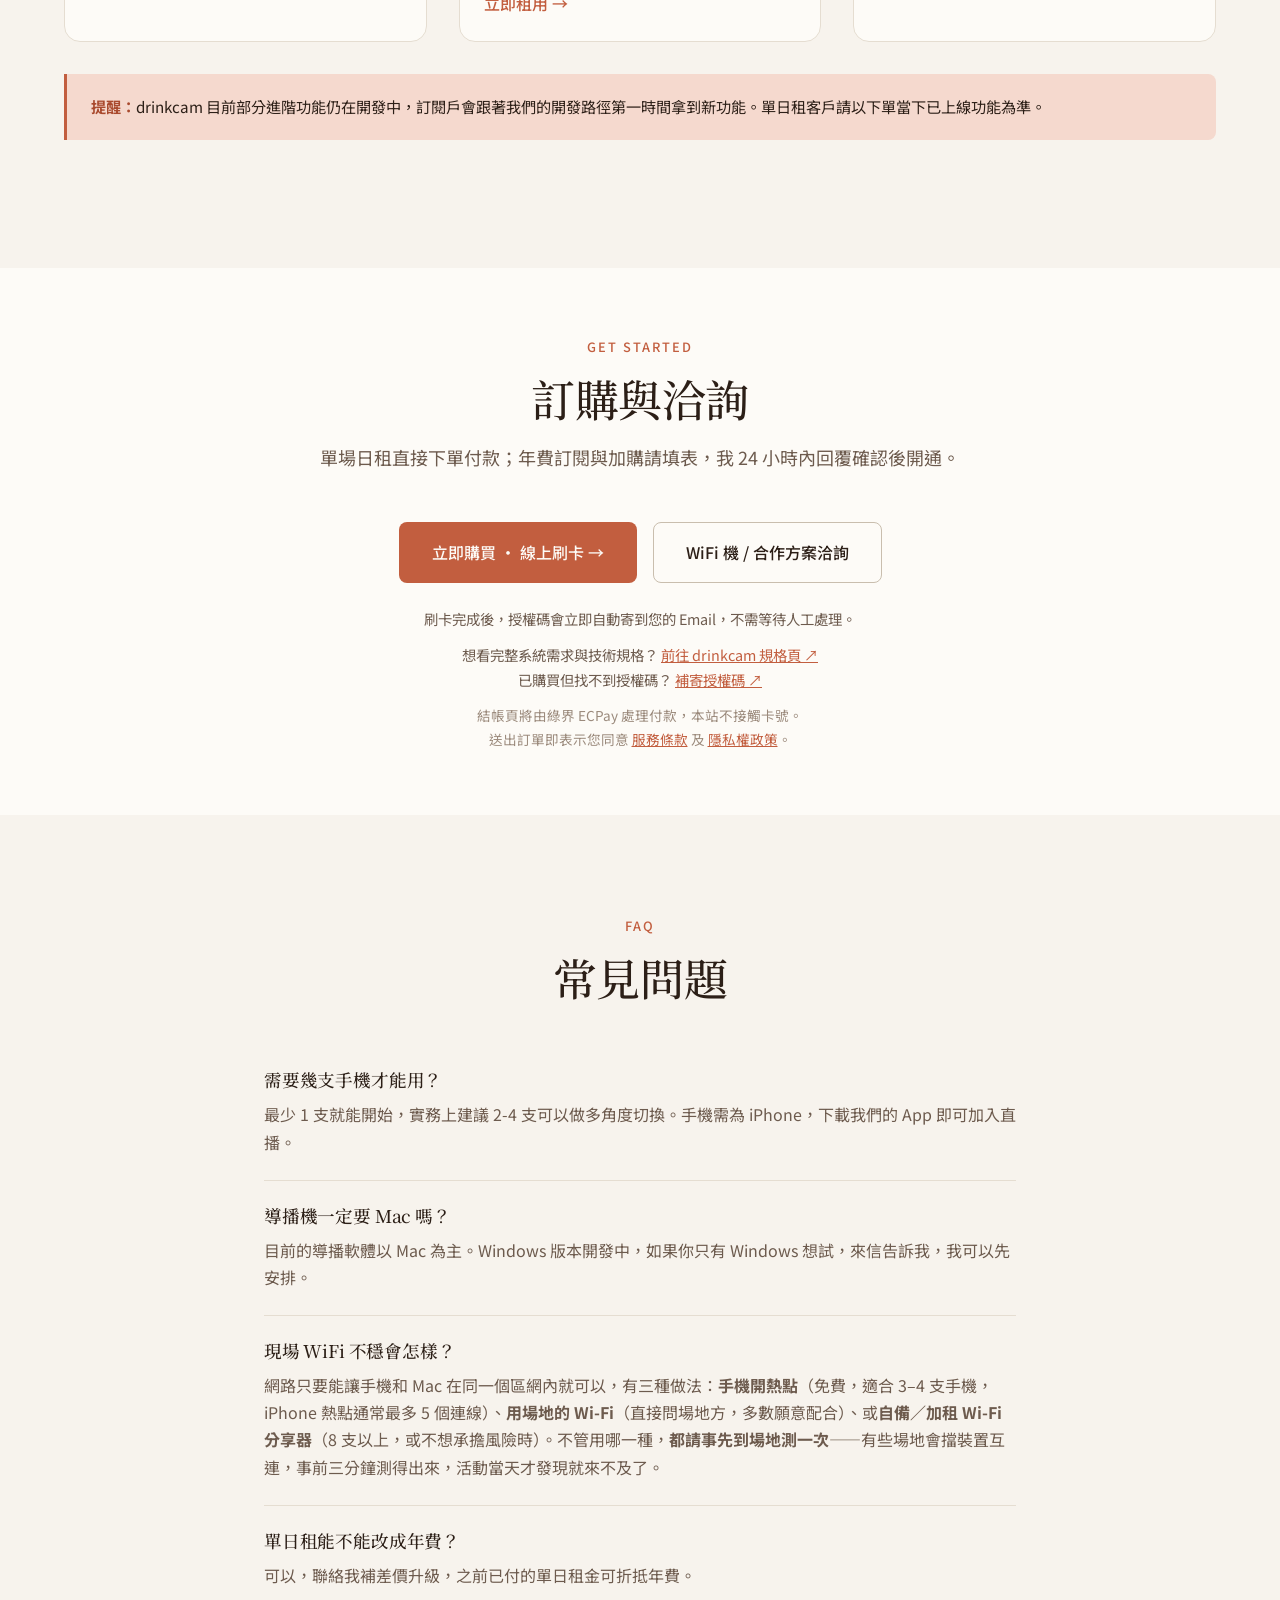
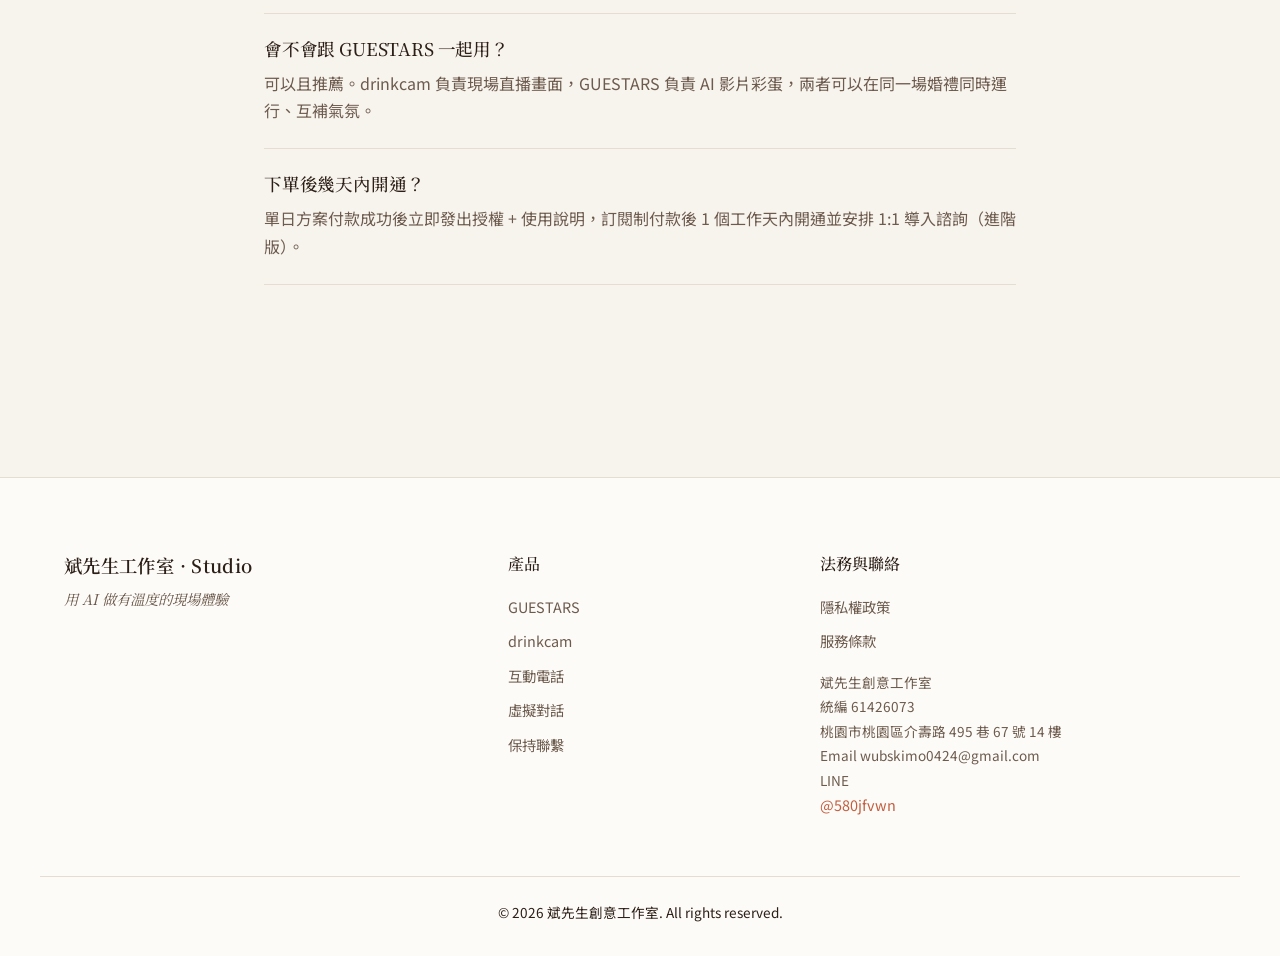
==== commit 033196ed: "全站加入 LINE 官方帳號 (@580jfvwn) - 七個頁面頁尾聯絡資訊加 LINE 連結 - 首頁聯絡區加綠色「加入 LINE 好友」按鈕(LINE 品牌色) - llms.txt 公司資訊補" ====
--- a/drinkcam.html
+++ b/drinkcam.html
@@ -769,7 +769,8 @@
           斌先生創意工作室<br>
           統編 61426073<br>
           桃園市桃園區介壽路 495 巷 67 號 14 樓<br>
-          Email wubskimo0424@gmail.com
+          Email wubskimo0424@gmail.com<br>
+          LINE <a href="https://line.me/R/ti/p/@580jfvwn" target="_blank" rel="noopener" style="color:var(--accent);">@580jfvwn</a>
         </address>
       </div>
     </div>
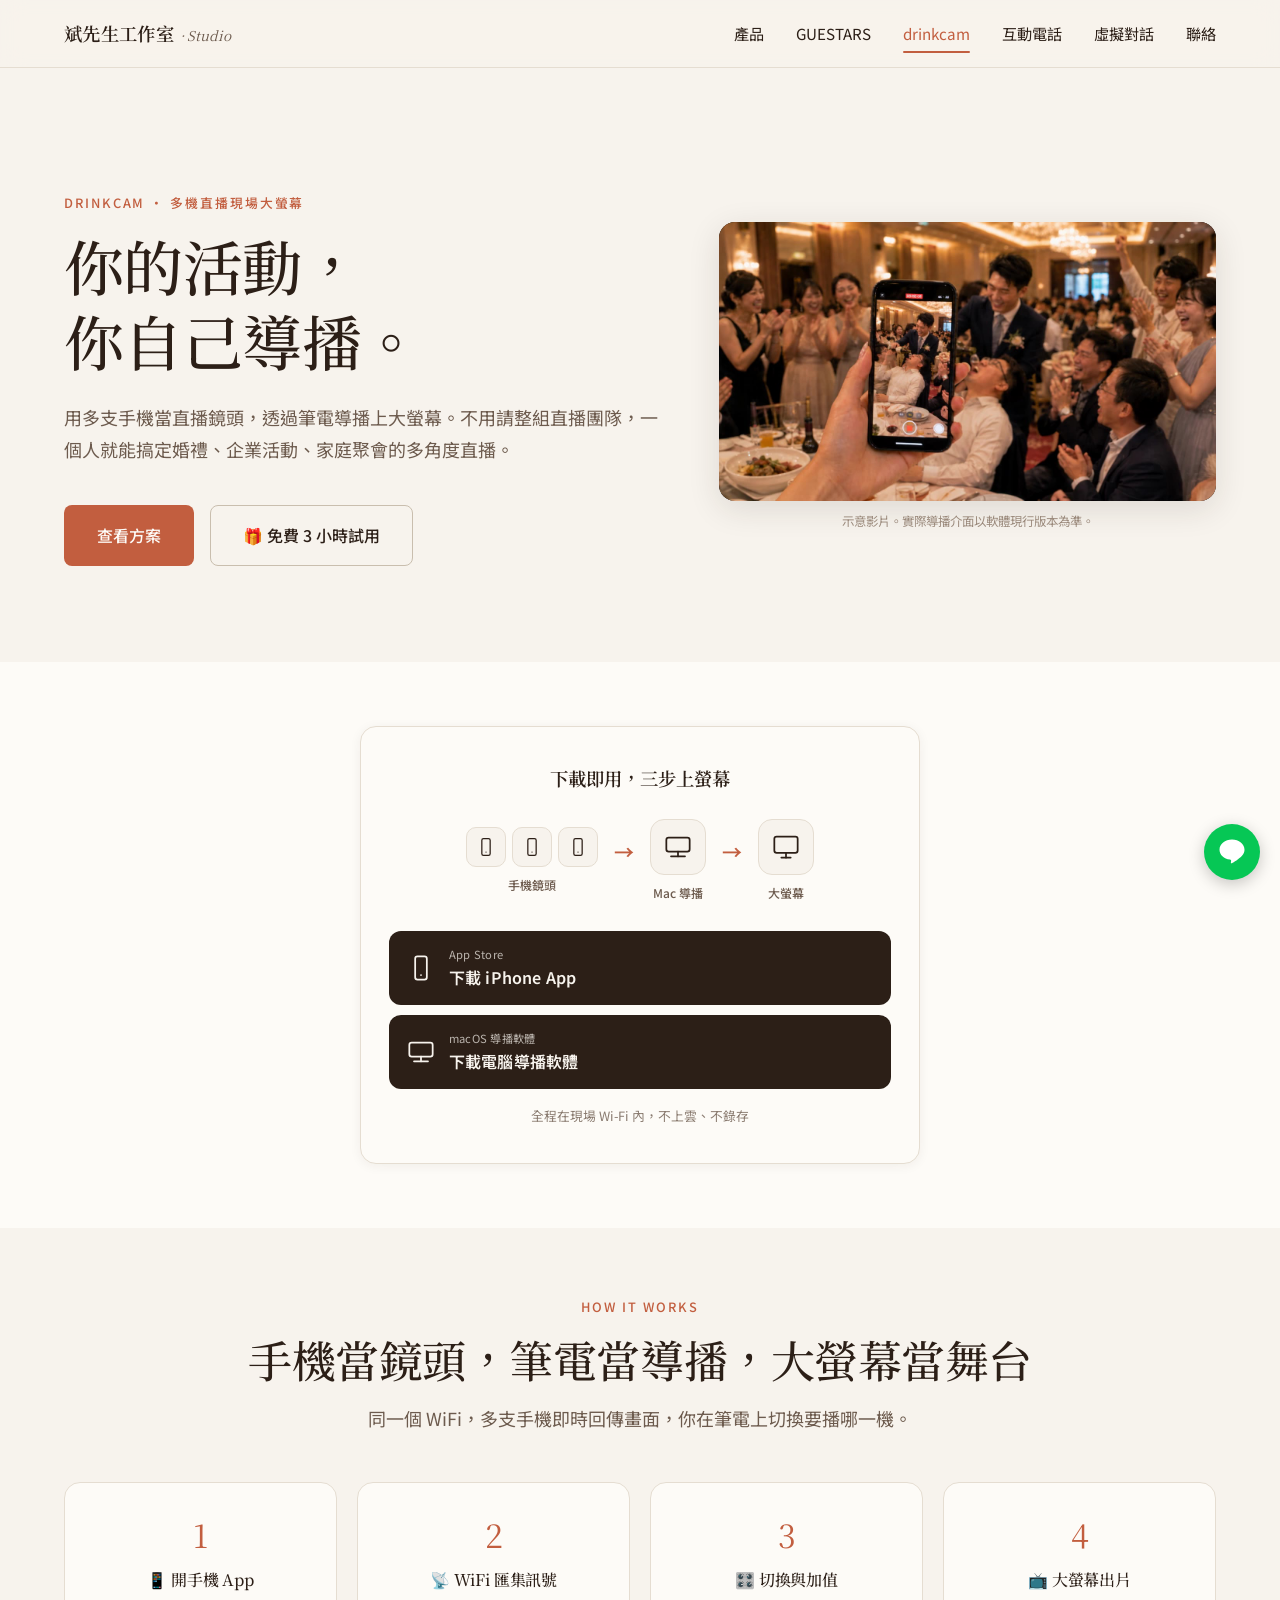
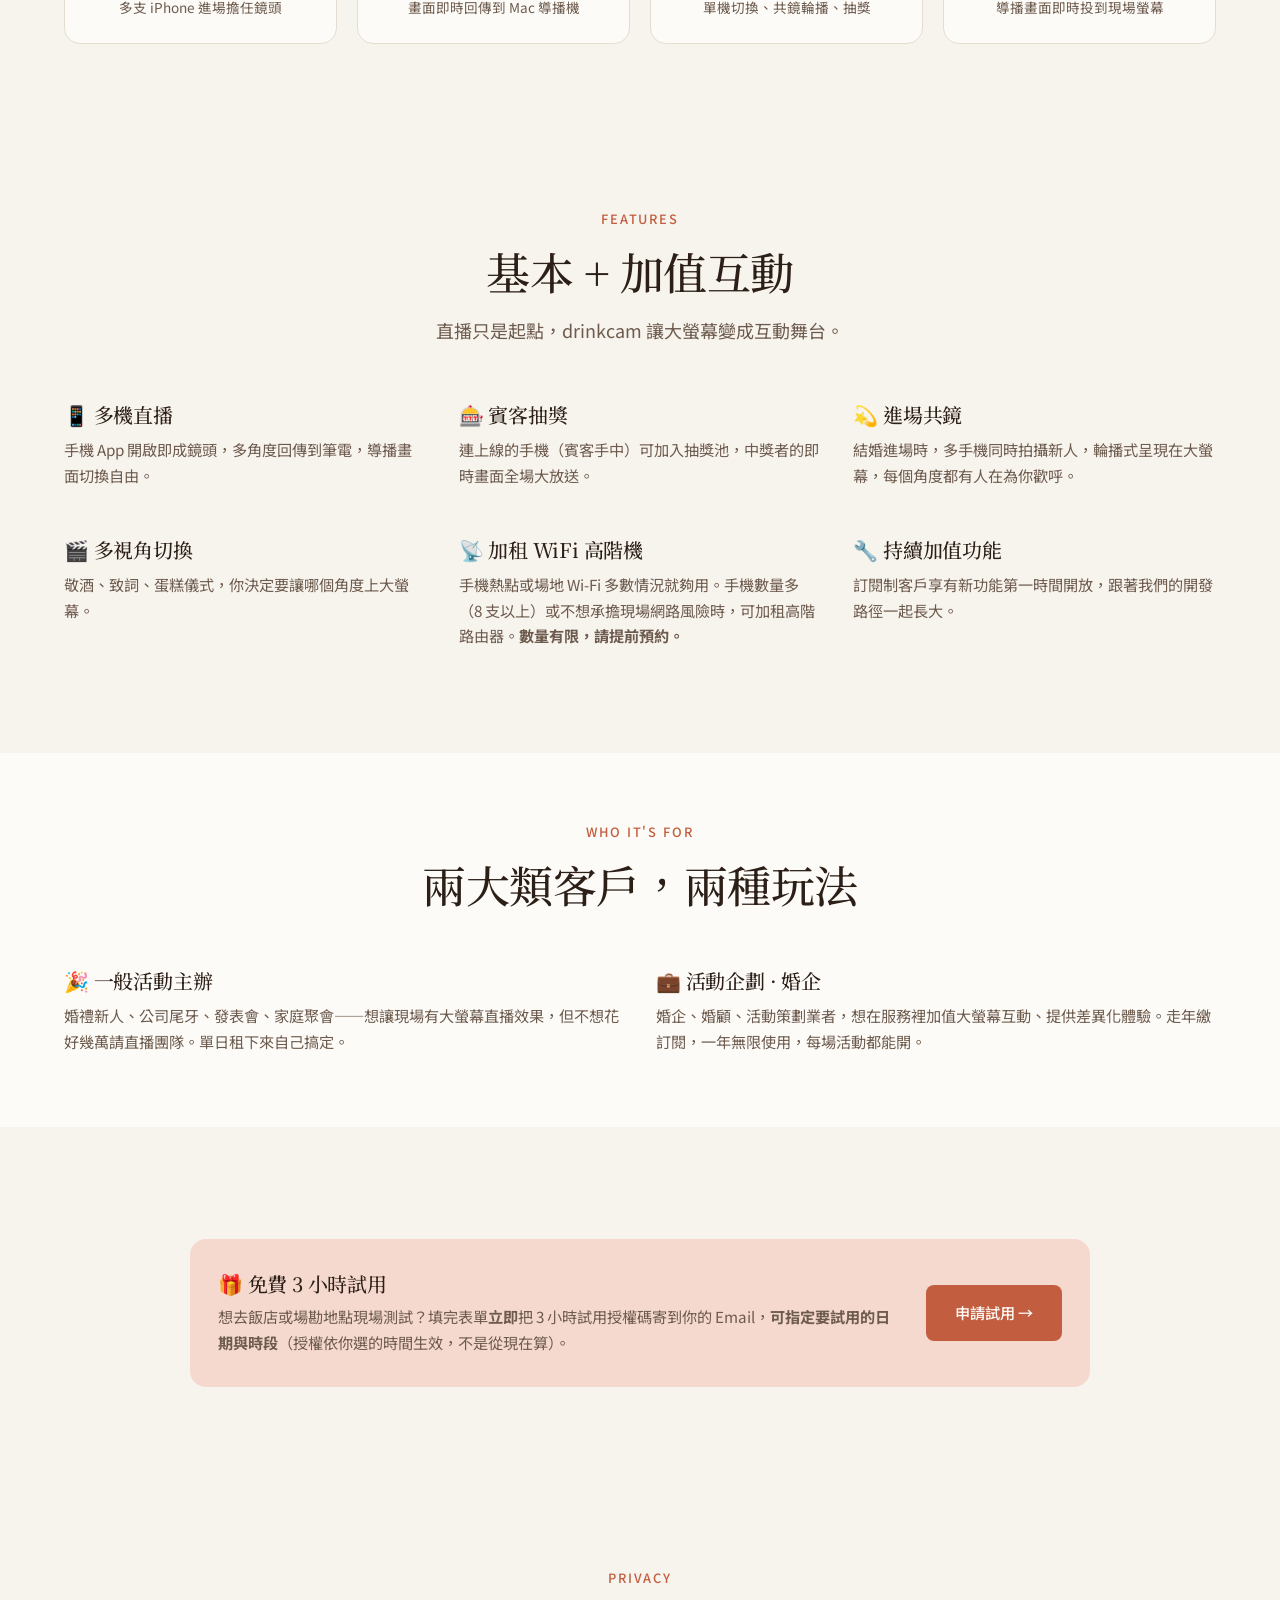
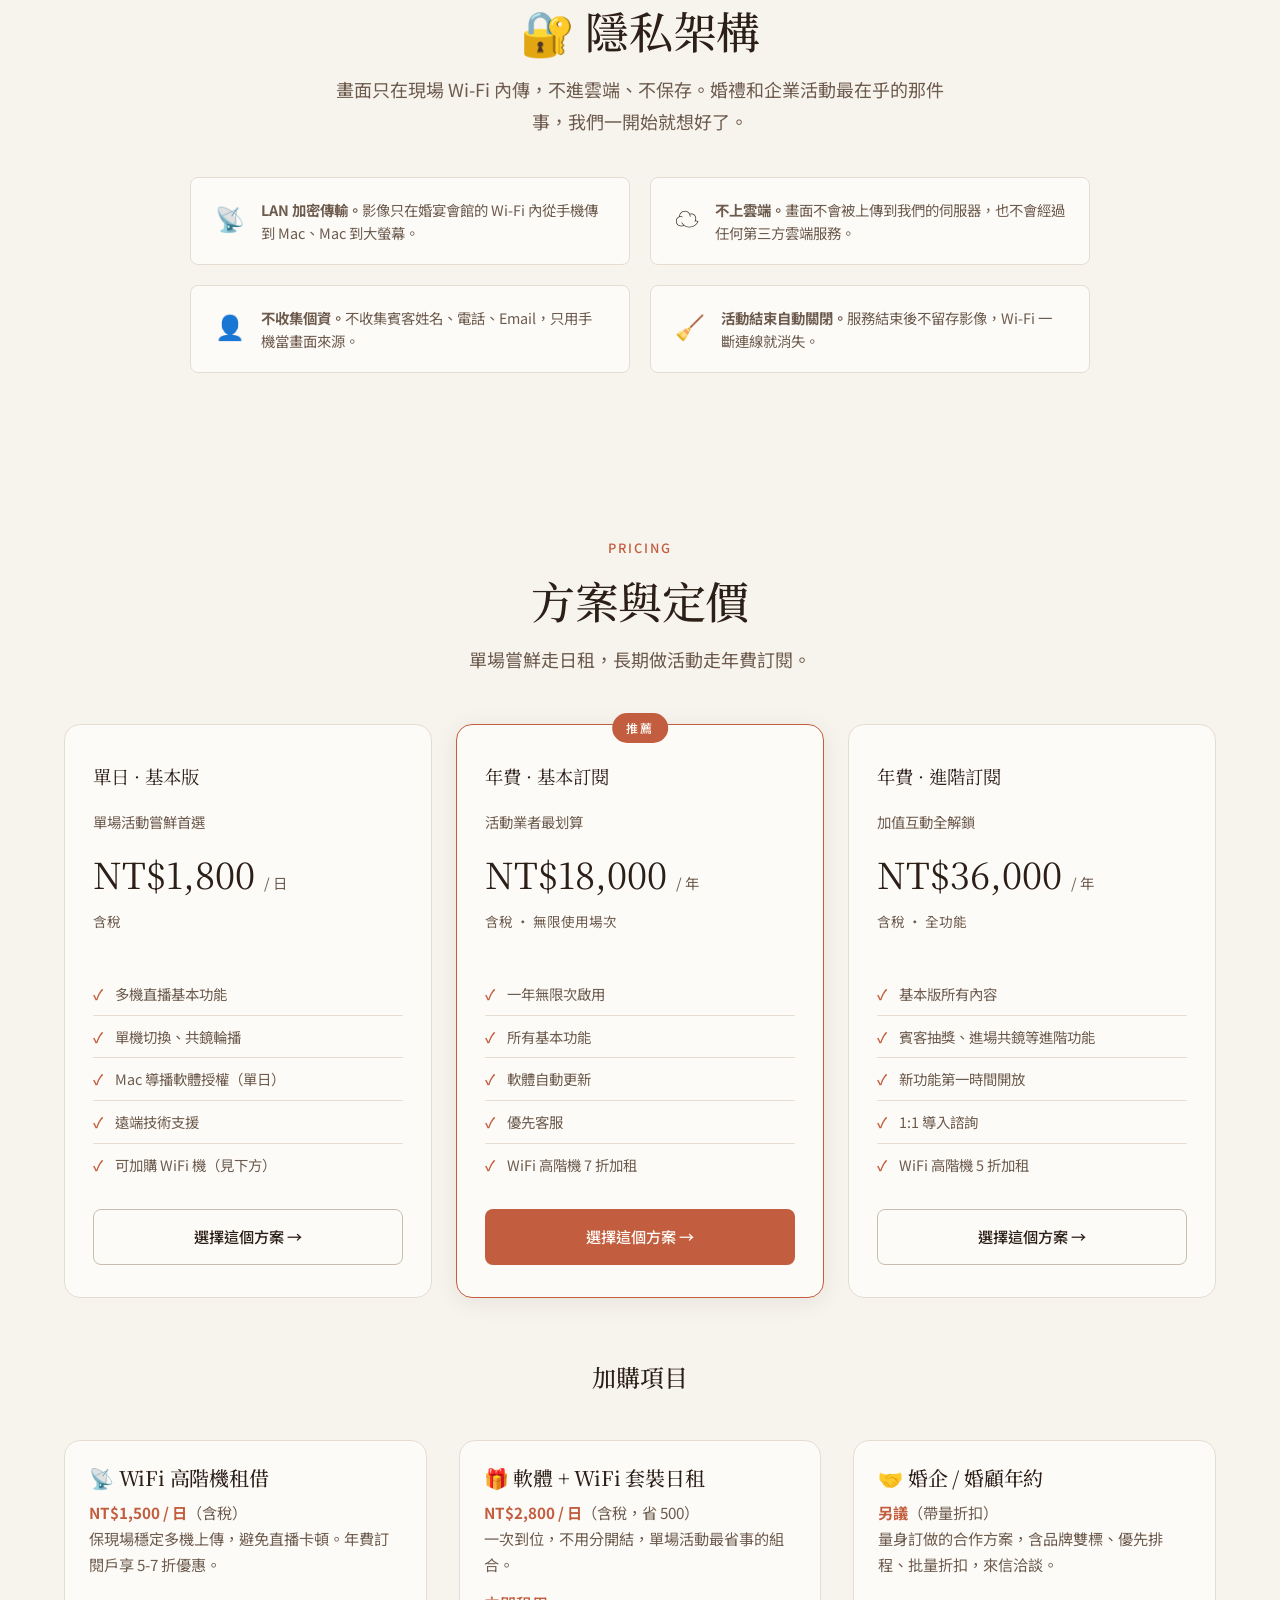
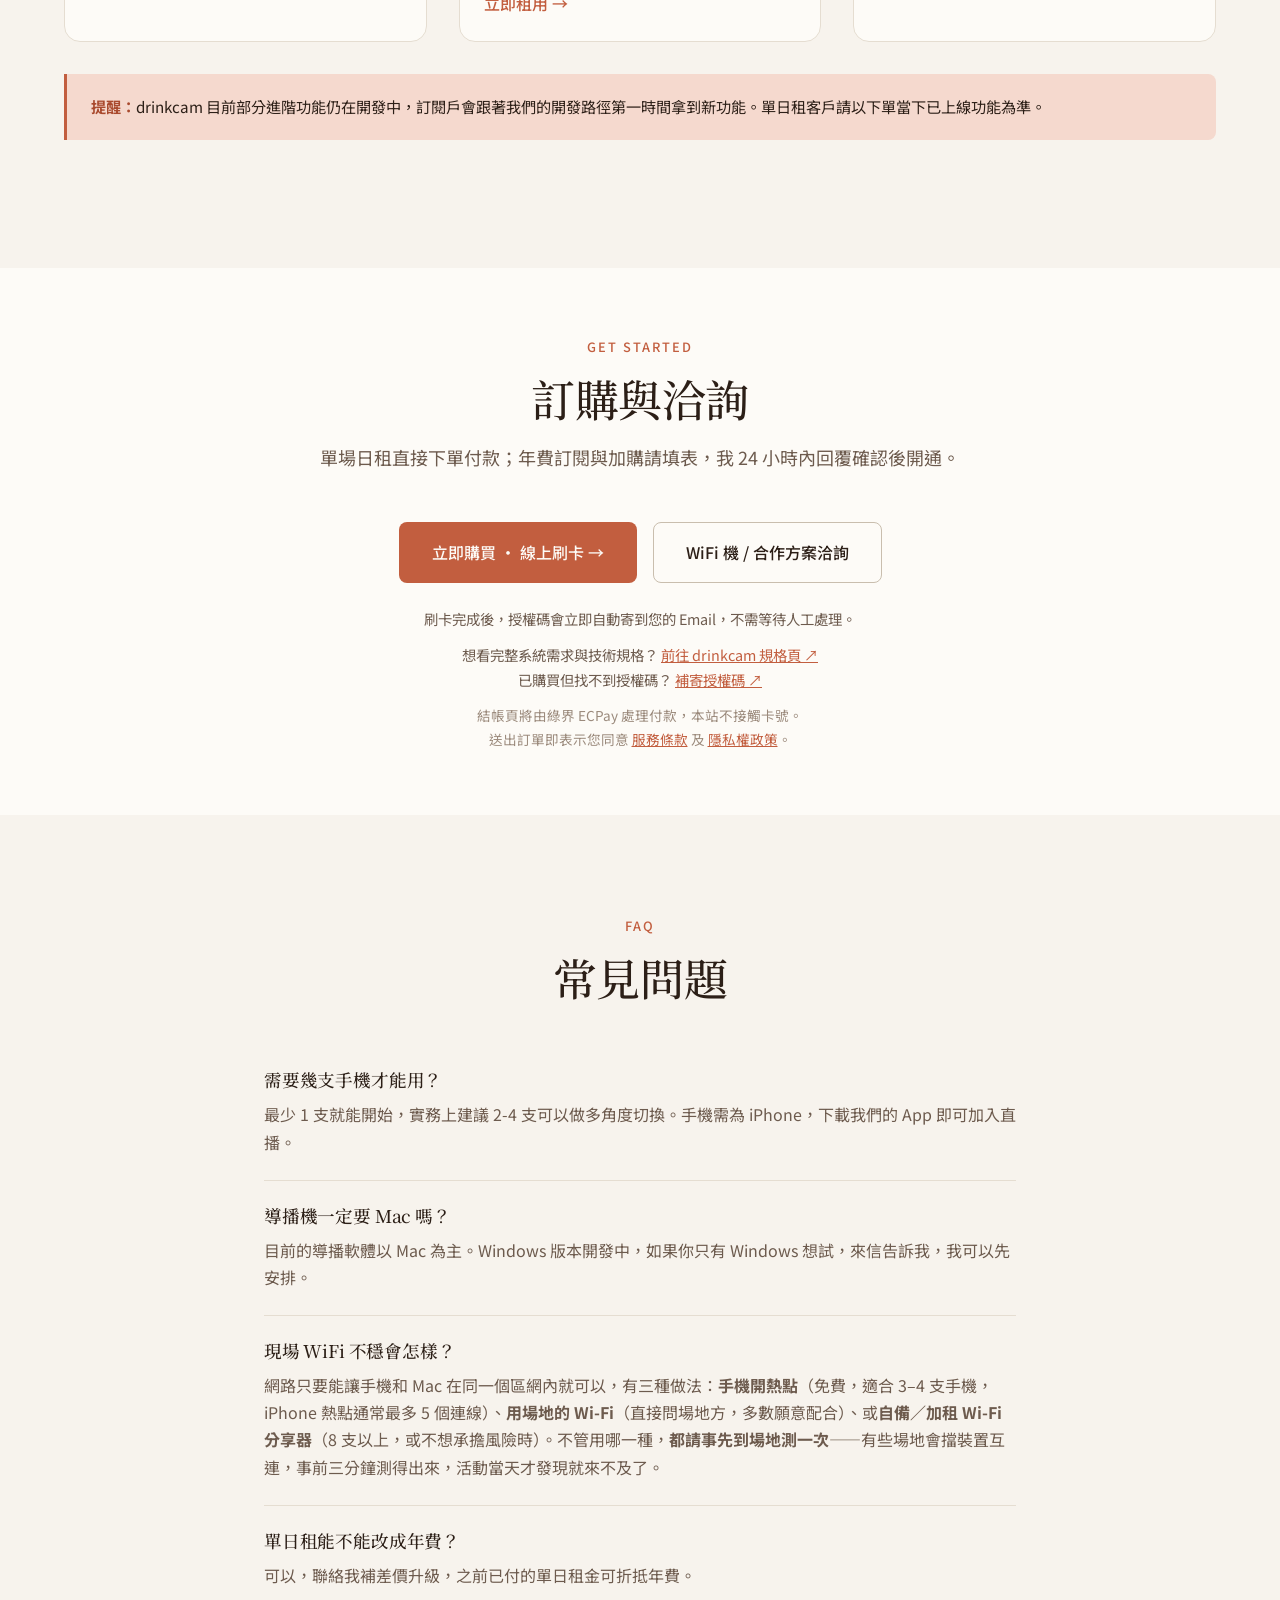
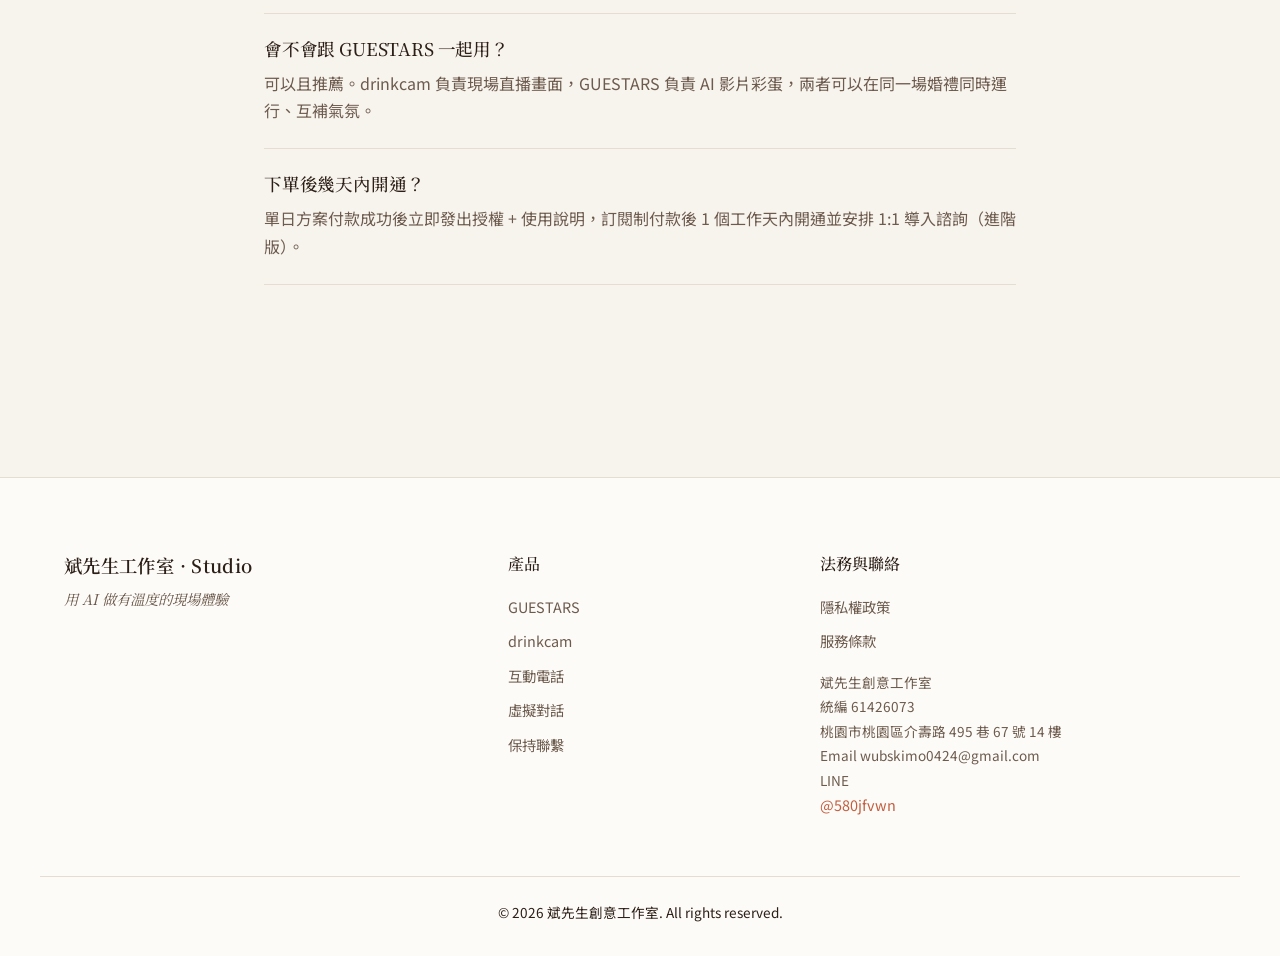
==== commit 55097996: "全站加入浮動 LINE 按鈕(右下角固定，捲動不消失) 自帶樣式避免 styles.css 快取延遲，手機縮小尺寸避免擋內容。  Co-Authored-By: Claude Opus 4.8 <no" ====
--- a/drinkcam.html
+++ b/drinkcam.html
@@ -779,5 +779,26 @@
     </div>
   </footer>
 
+  <!-- 浮動 LINE 按鈕 -->
+  <style>
+    .line-float {
+      position: fixed; right: 20px; bottom: 20px; z-index: 300;
+      width: 56px; height: 56px; background: #06C755; border-radius: 50%;
+      display: flex; align-items: center; justify-content: center;
+      box-shadow: 0 4px 16px rgba(0,0,0,.22);
+      transition: transform .2s, box-shadow .2s;
+    }
+    .line-float:hover { transform: scale(1.1); box-shadow: 0 6px 22px rgba(0,0,0,.3); }
+    .line-float svg { width: 30px; height: 30px; fill: #fff; }
+    @media (max-width: 600px) {
+      .line-float { right: 14px; bottom: 14px; width: 50px; height: 50px; }
+      .line-float svg { width: 27px; height: 27px; }
+    }
+  </style>
+  <a href="https://line.me/R/ti/p/@580jfvwn" target="_blank" rel="noopener"
+     class="line-float" aria-label="加入 LINE 好友，直接聊聊">
+    <svg viewBox="0 0 24 24"><path d="M12 2C6.48 2 2 5.64 2 10.1c0 3.99 3.55 7.33 8.34 7.97.32.07.77.22.88.5.1.26.07.66.03.92l-.14.86c-.04.26-.2 1.01.88.55 1.09-.46 5.87-3.46 8.01-5.92C21.49 13.35 22 11.79 22 10.1 22 5.64 17.52 2 12 2z"/></svg>
+  </a>
+
 </body>
 </html>
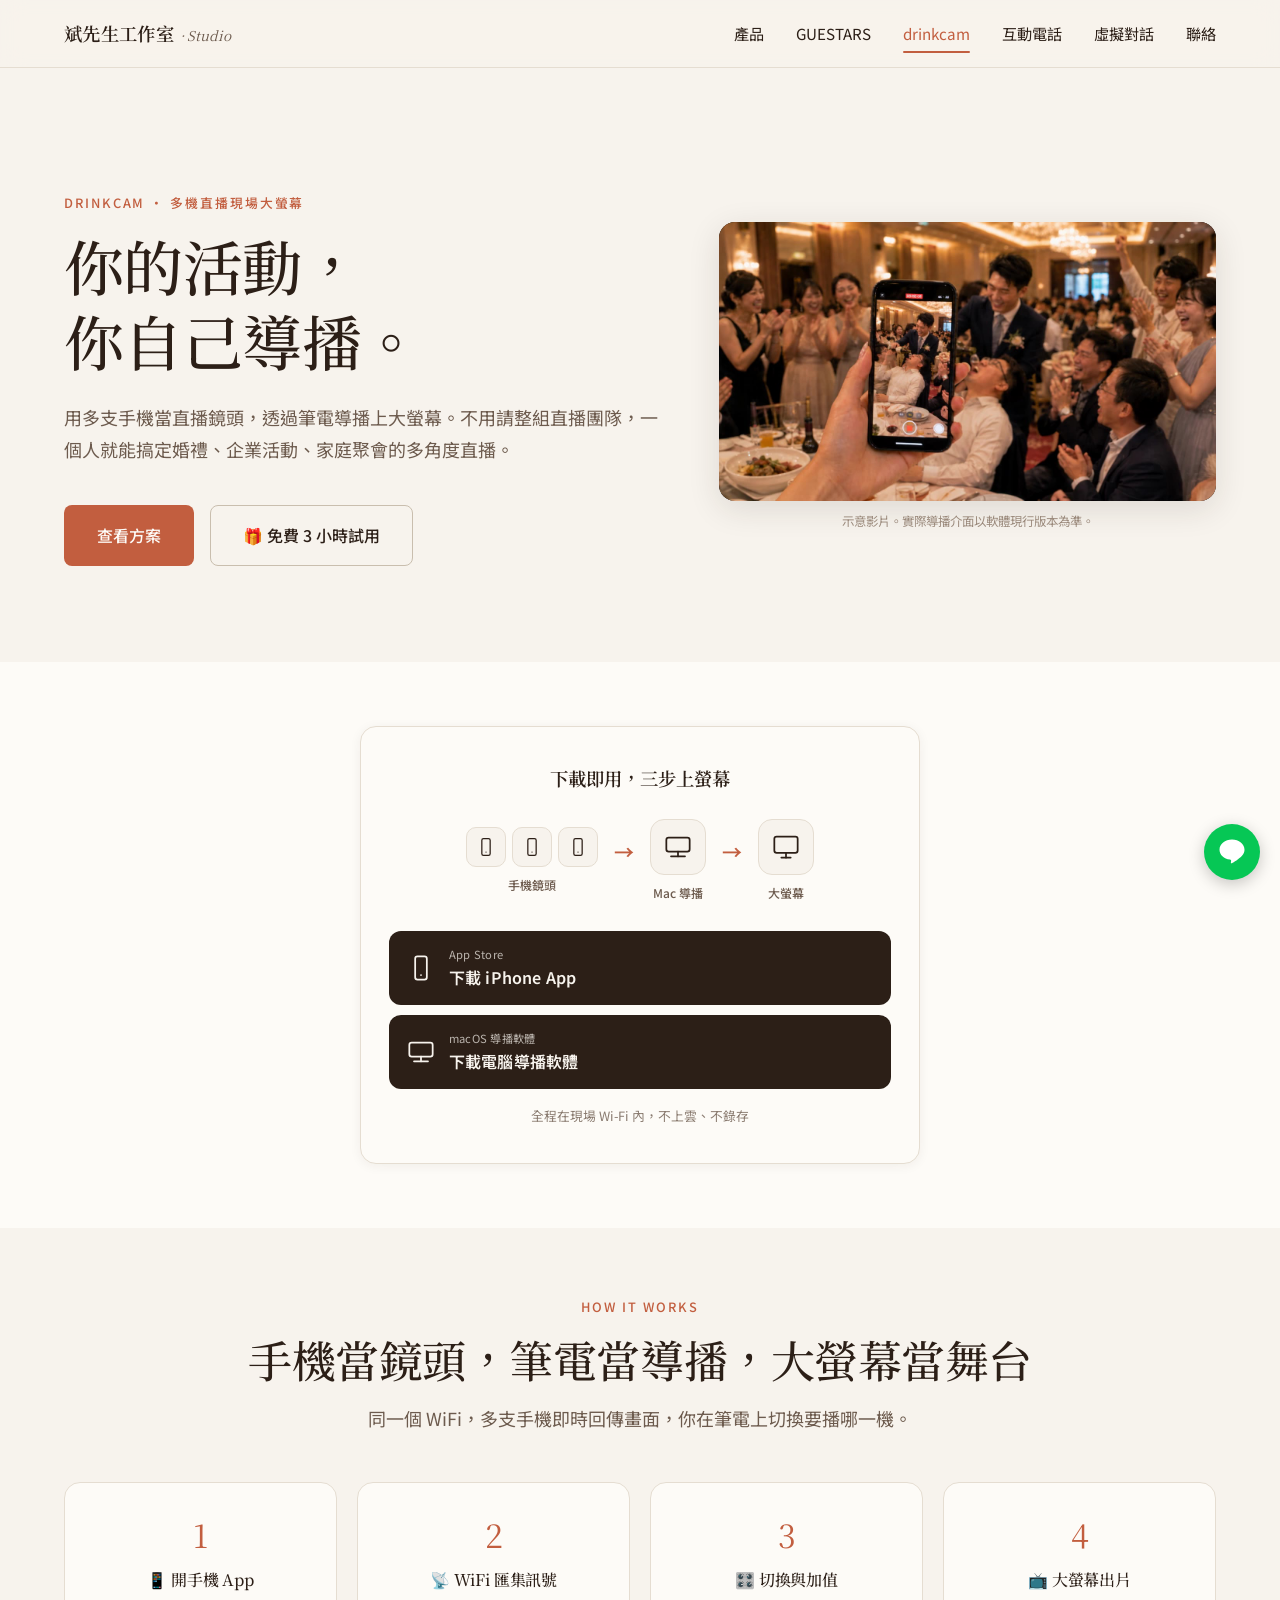
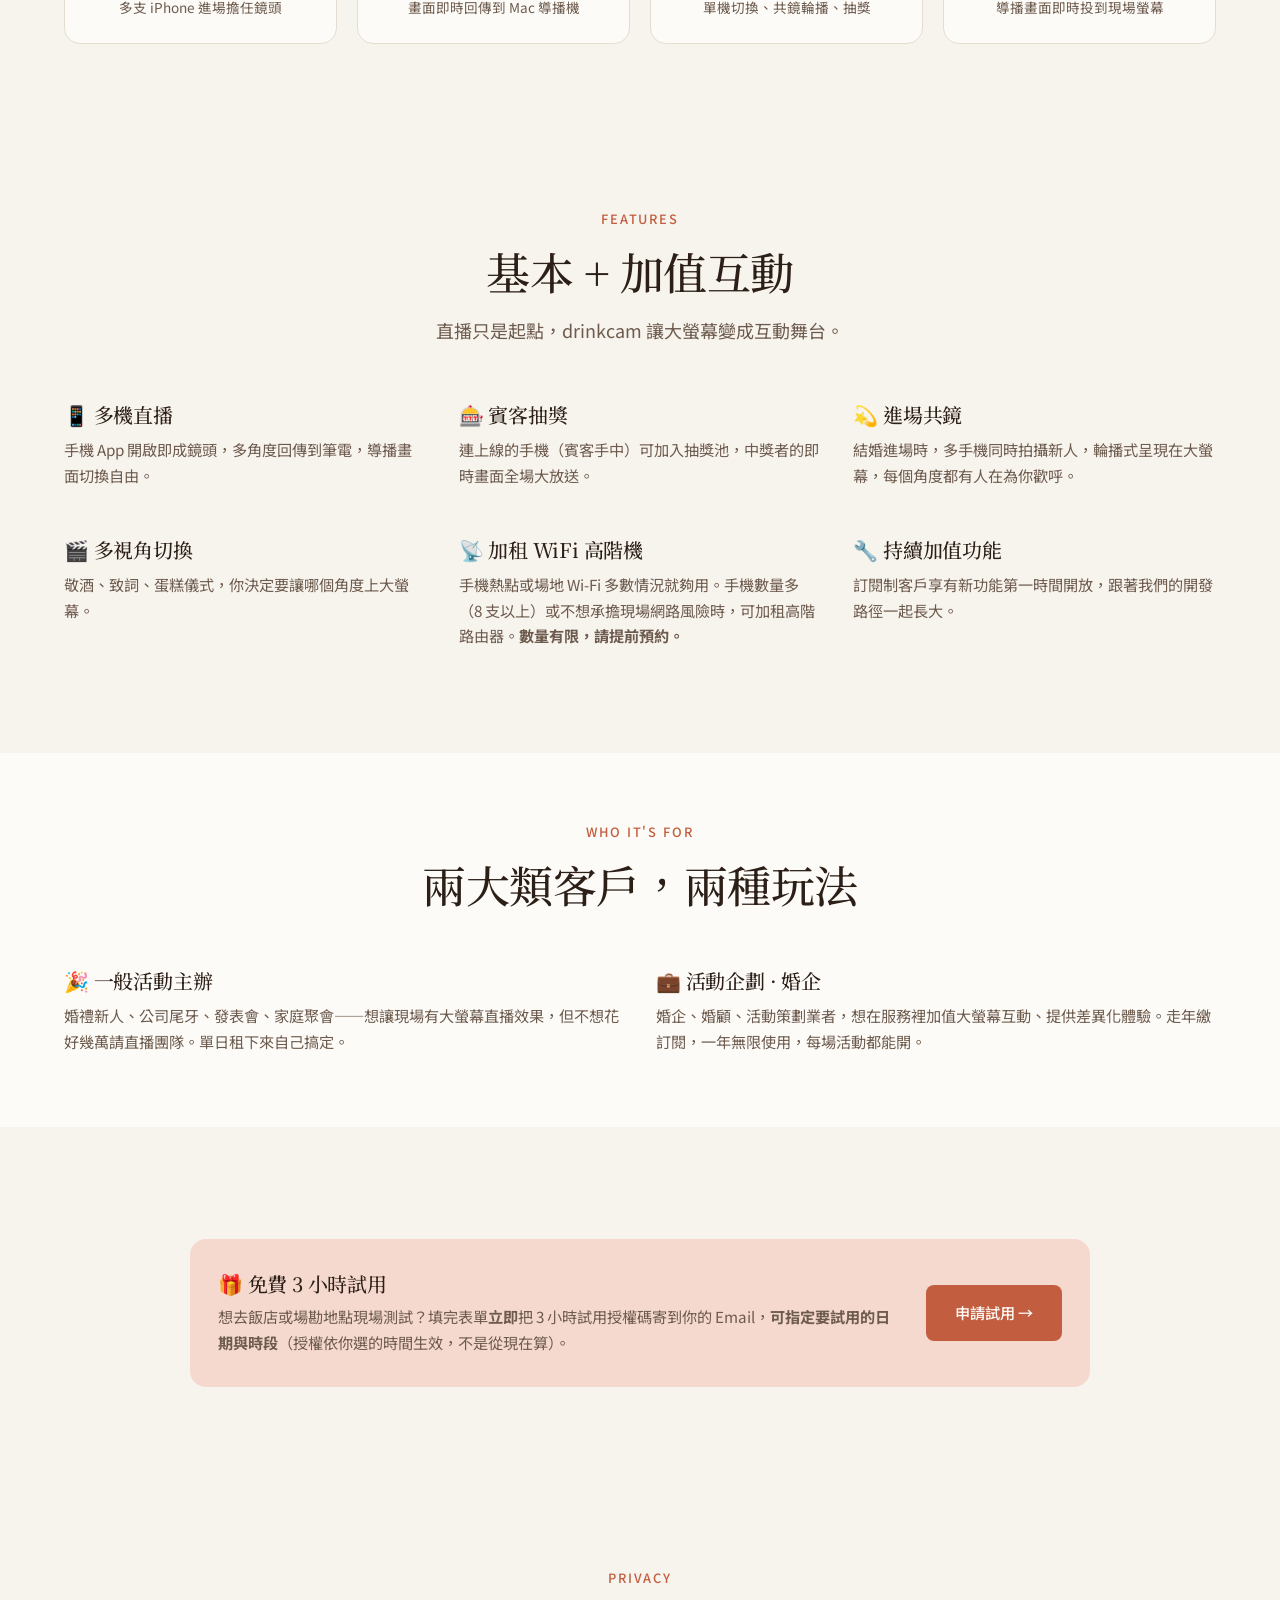
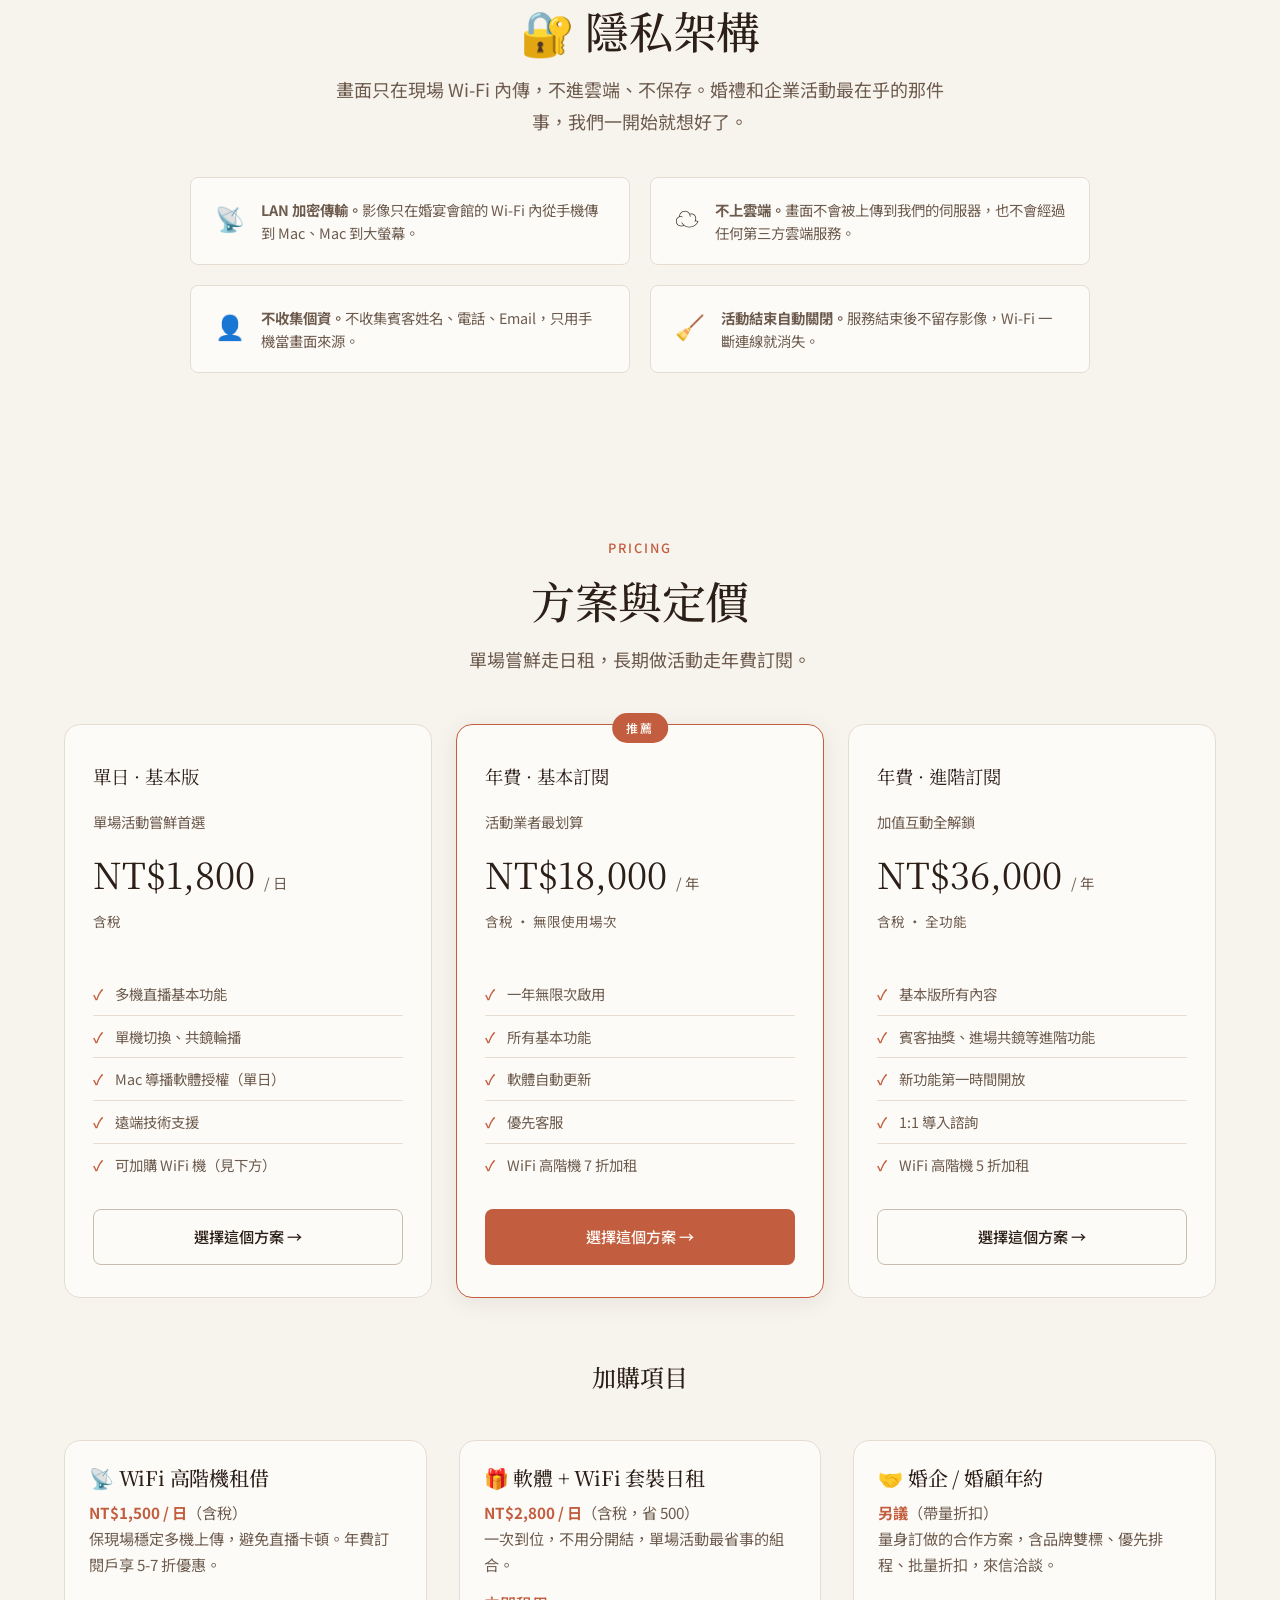
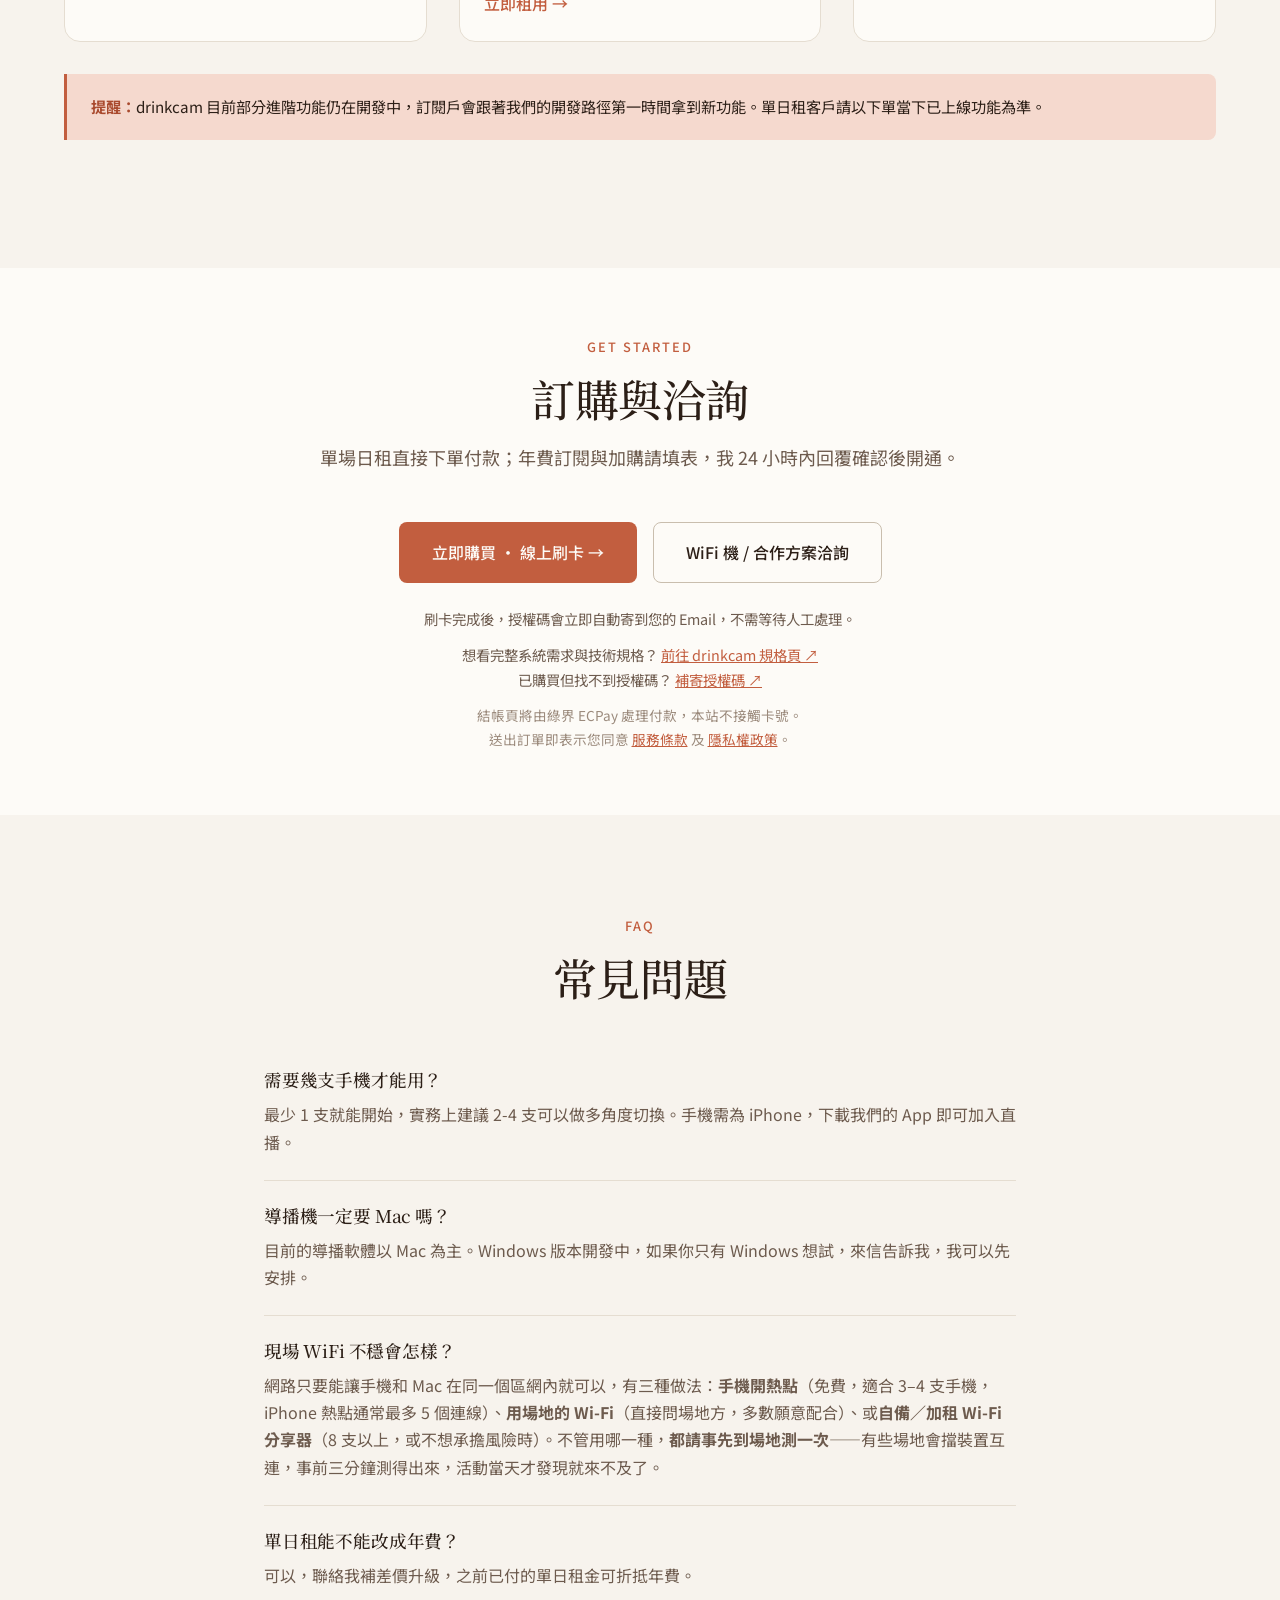
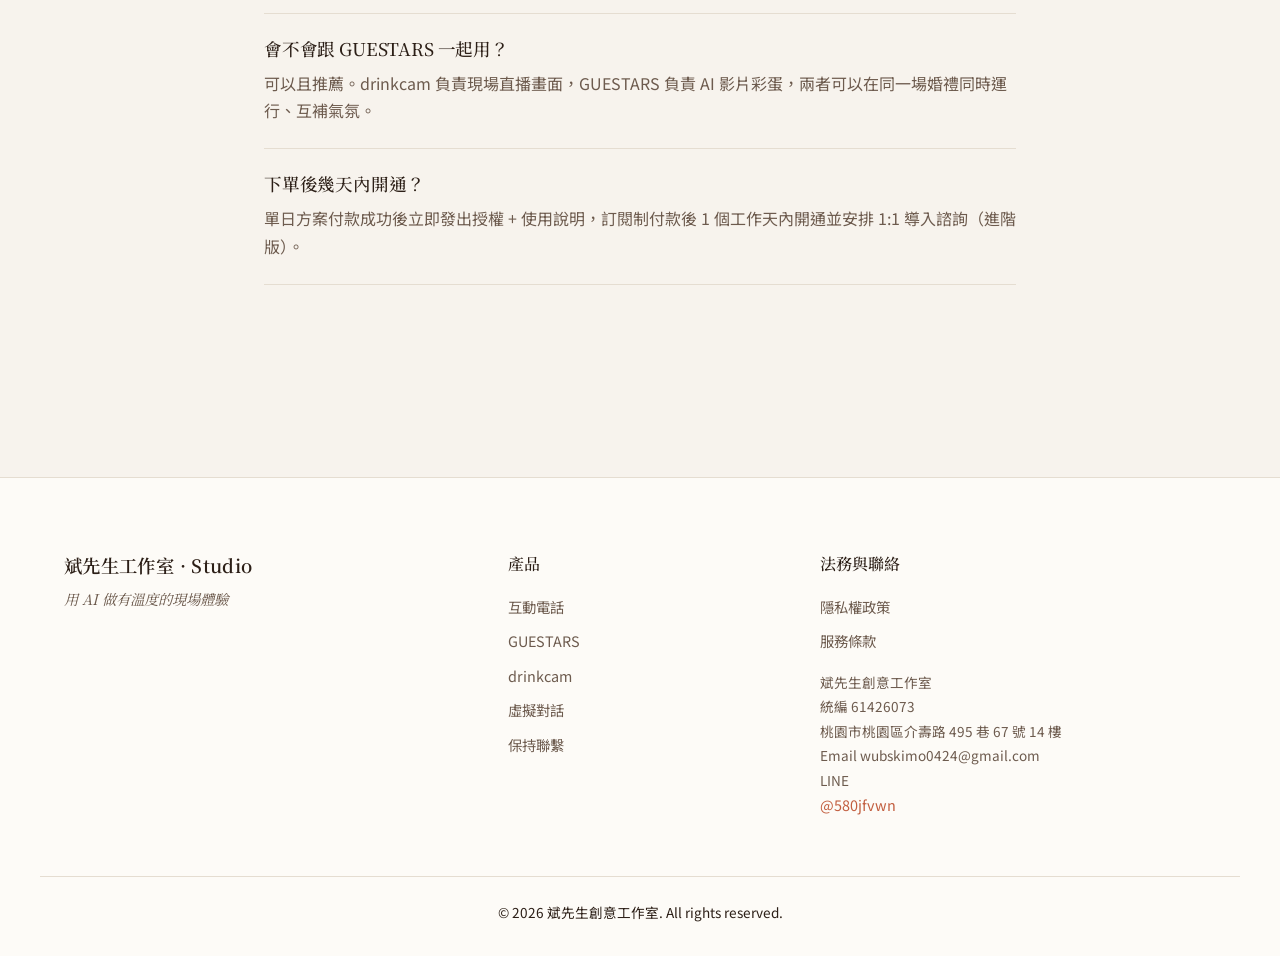
==== commit 7dfe85c7: "復古電話出租提前:首頁卡片第一位+熱門標、全站導覽移前、/phone 搜尋字優化(復古電話出租/婚禮留言電話/audio guestbook) Co-Authored-By: Claude Fable" ====
--- a/drinkcam.html
+++ b/drinkcam.html
@@ -755,9 +755,9 @@
       </div>
       <div class="footer-products">
         <p class="footer-heading">產品</p>
+        <a href="/phone">互動電話</a>
         <a href="/guestars">GUESTARS</a>
         <a href="/drinkcam">drinkcam</a>
-        <a href="/phone">互動電話</a>
         <a href="/virtualchar">虛擬對話</a>
         <a href="/#contact">保持聯繫</a>
       </div>
